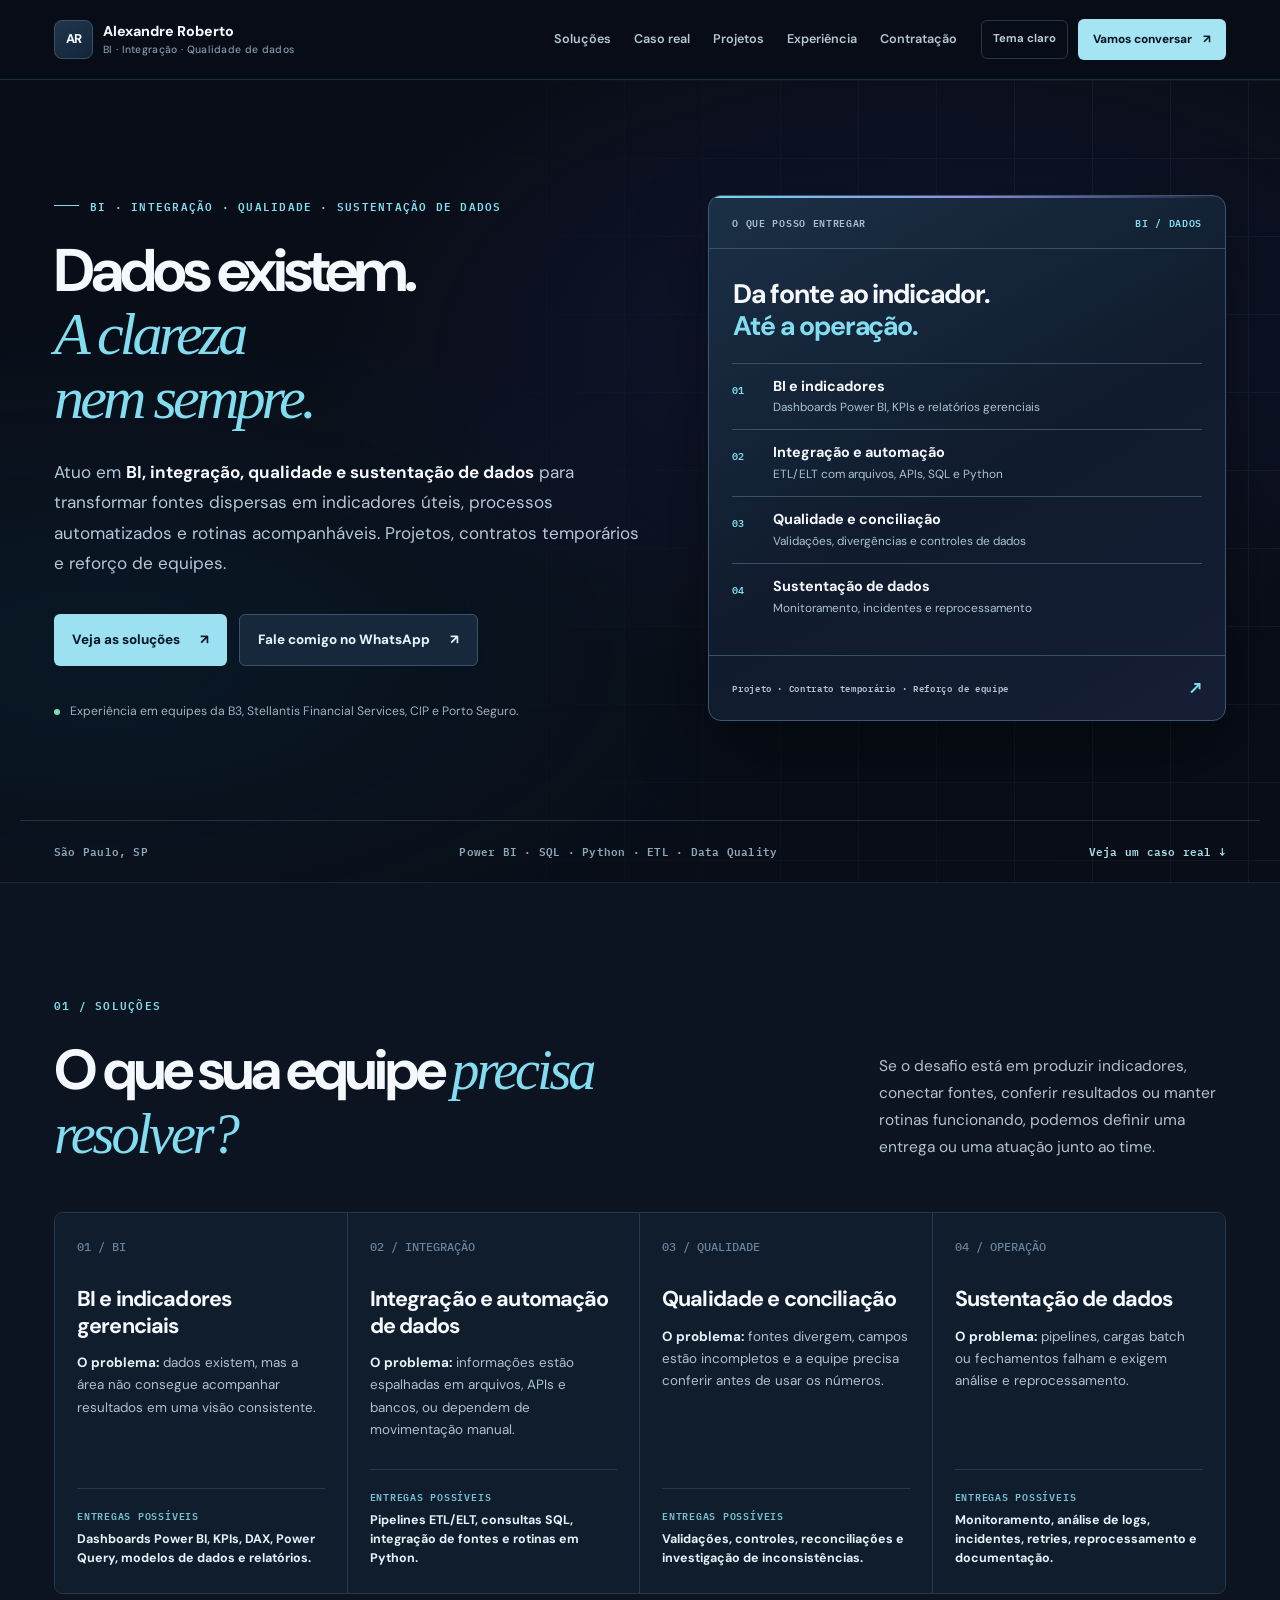
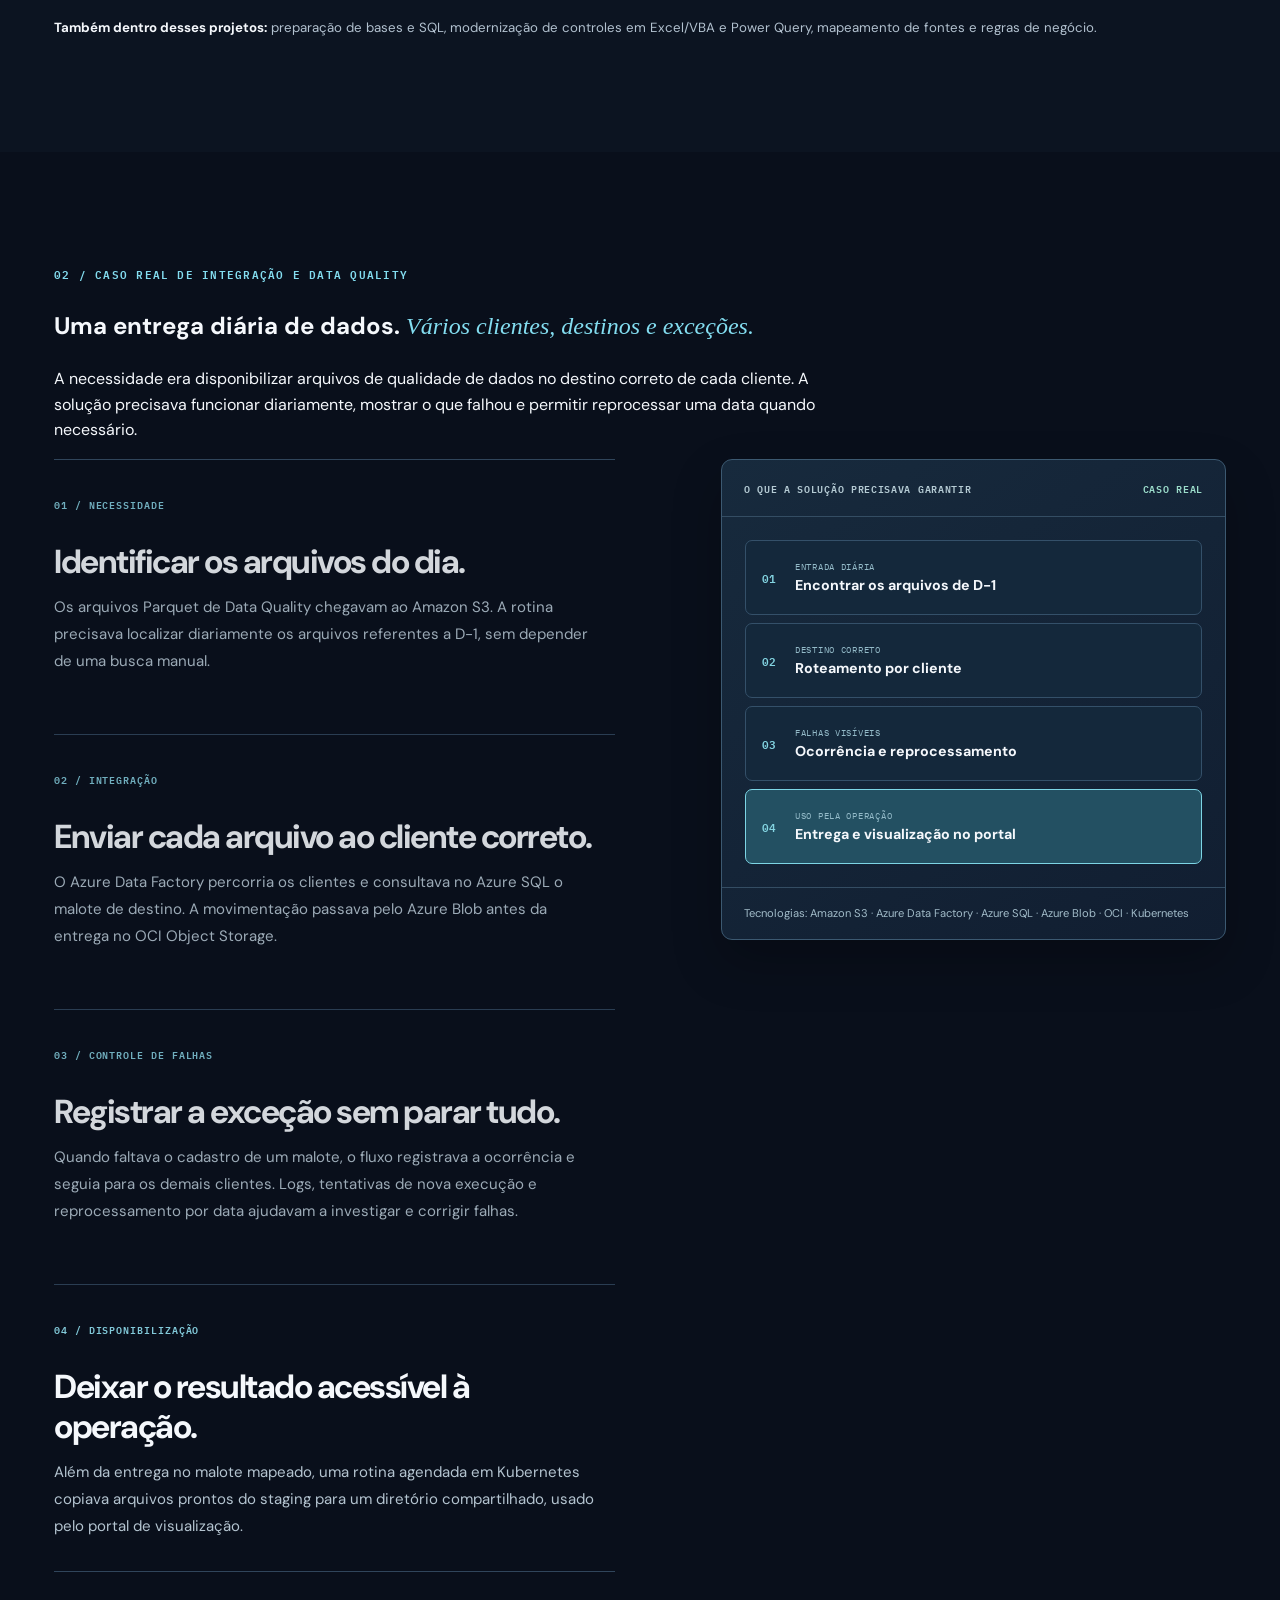
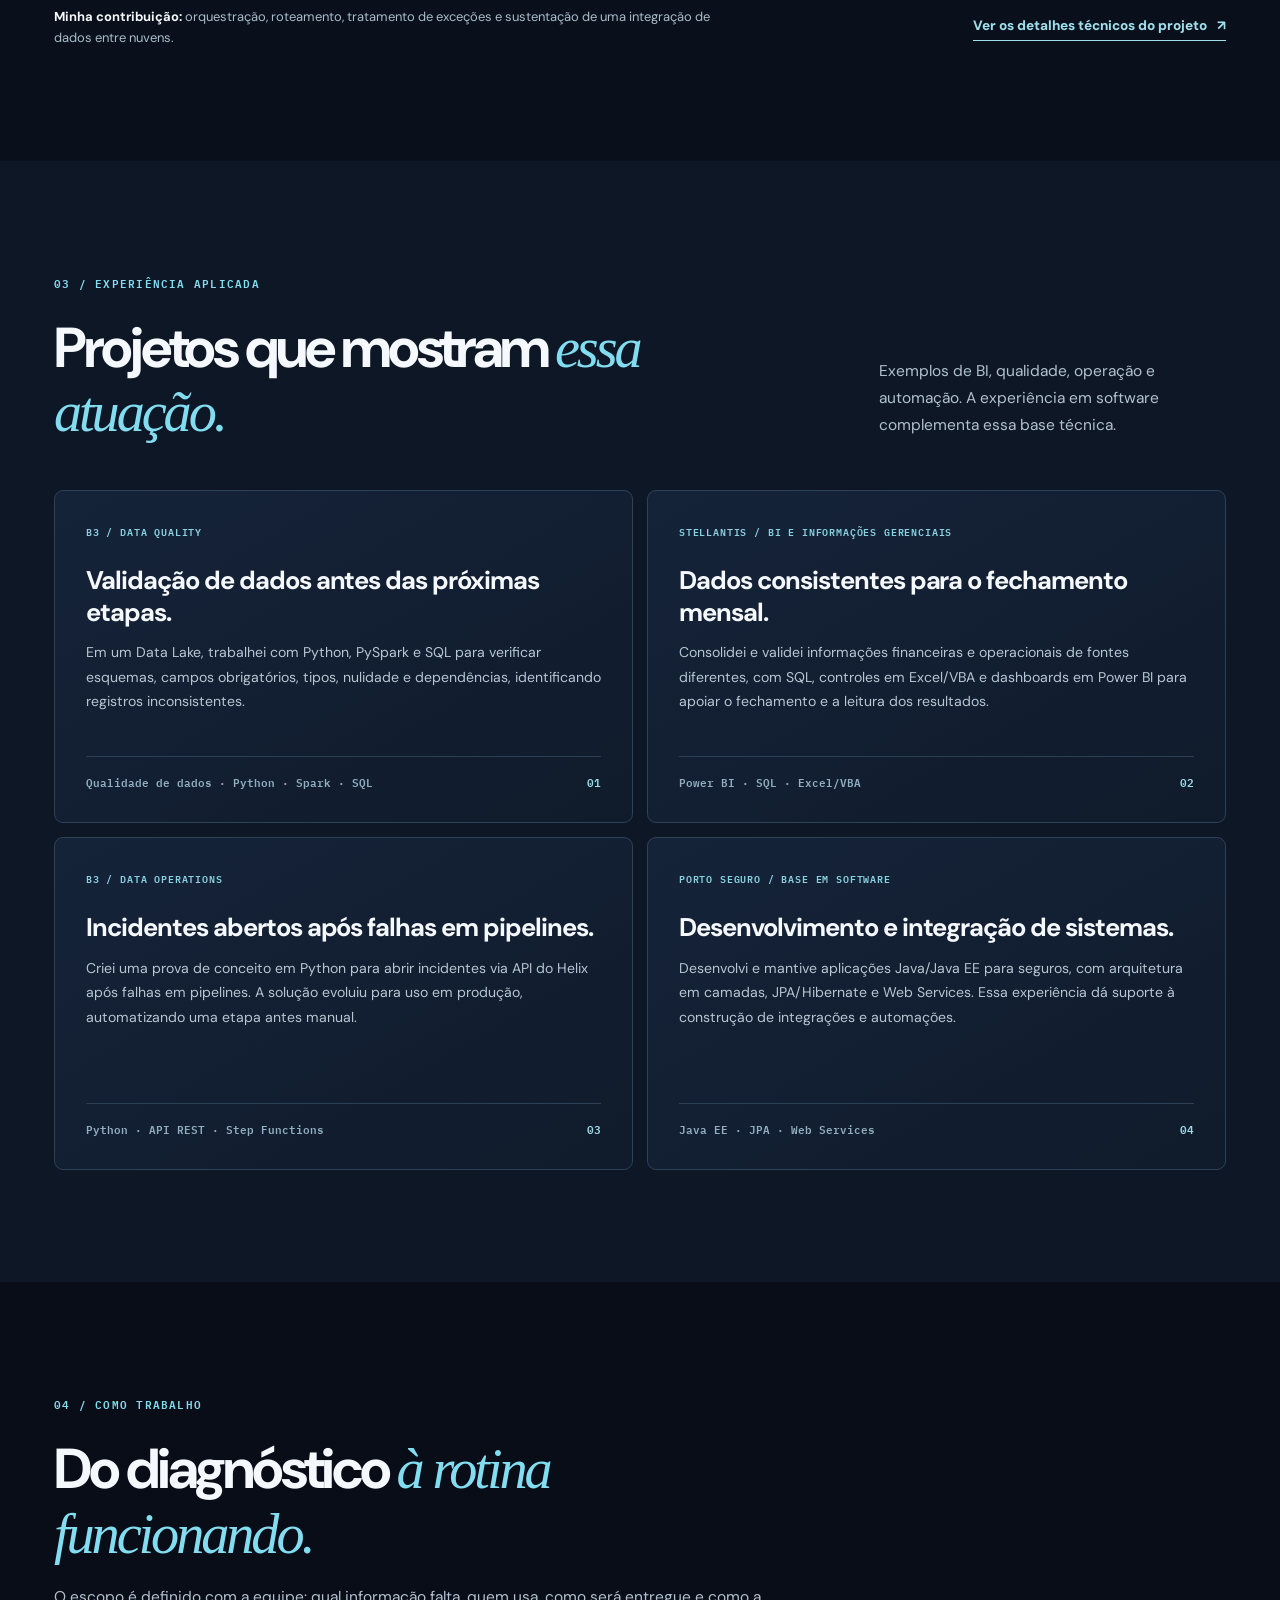
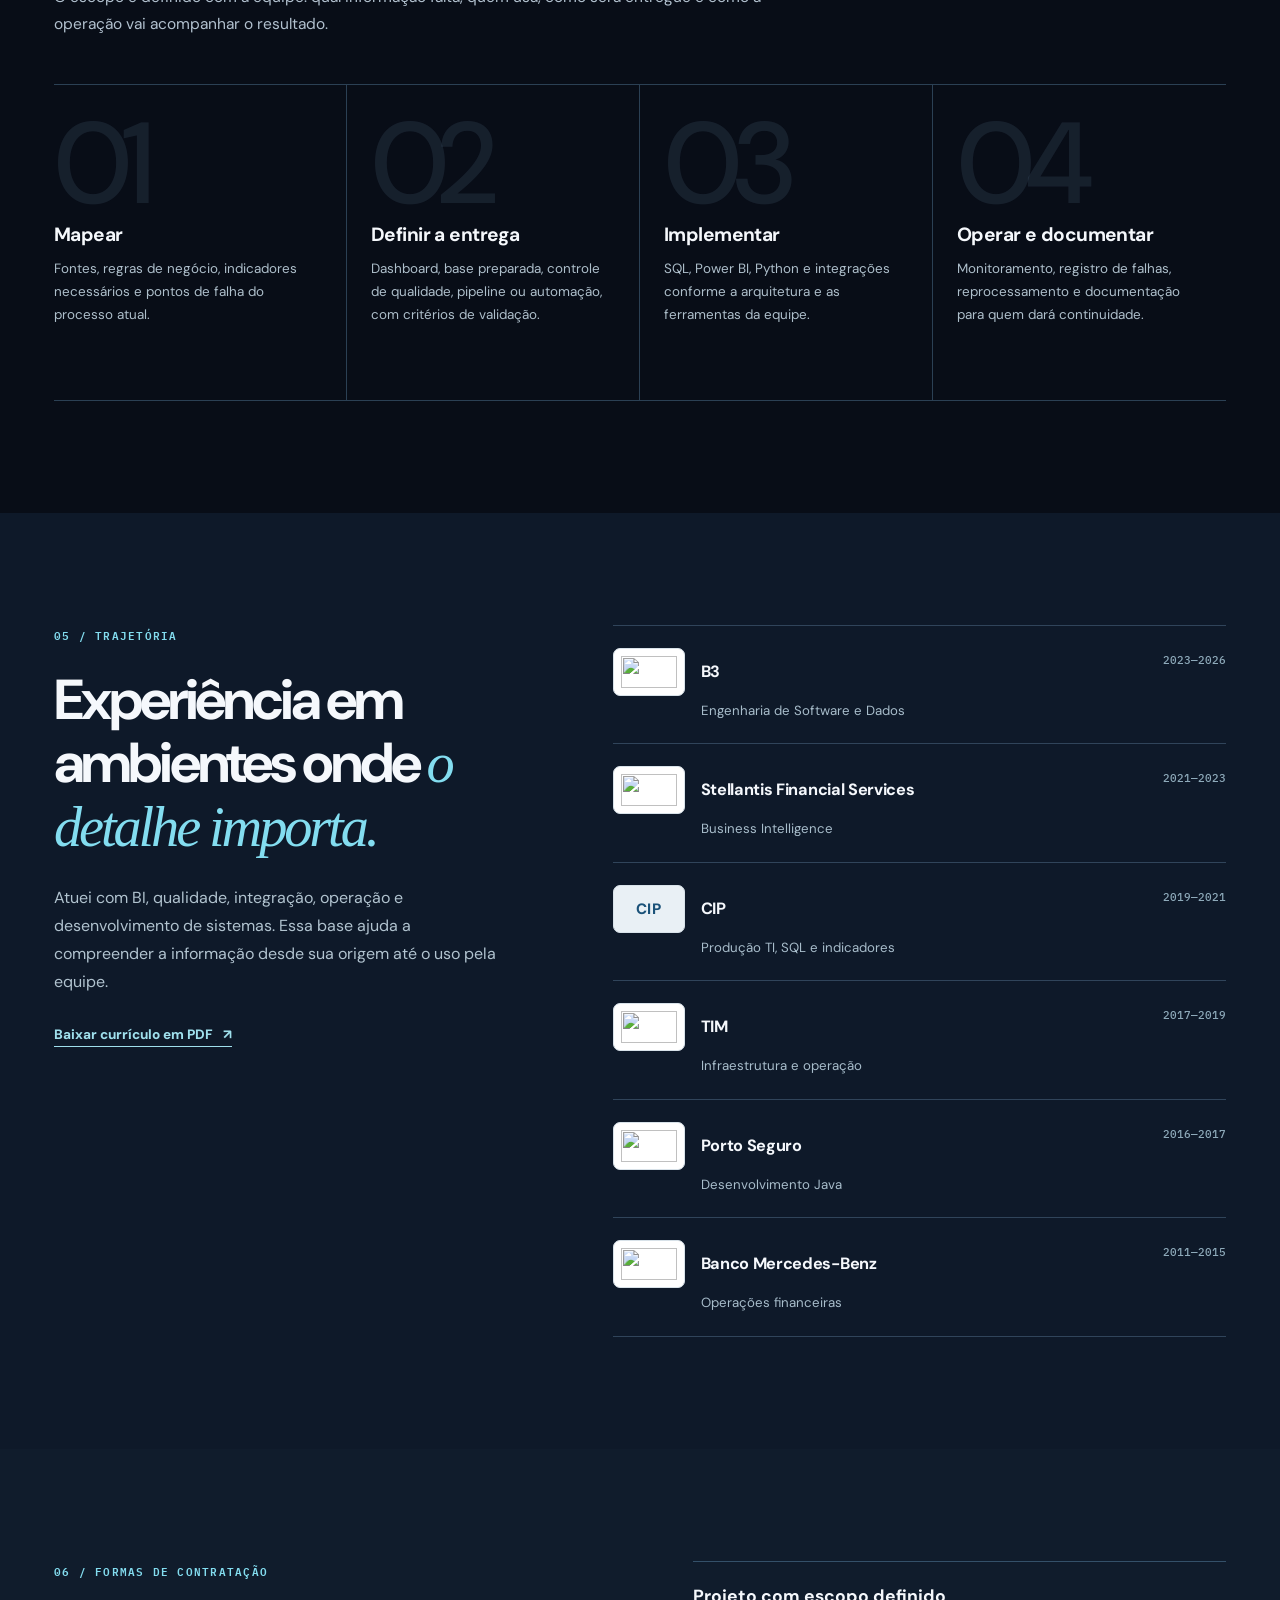
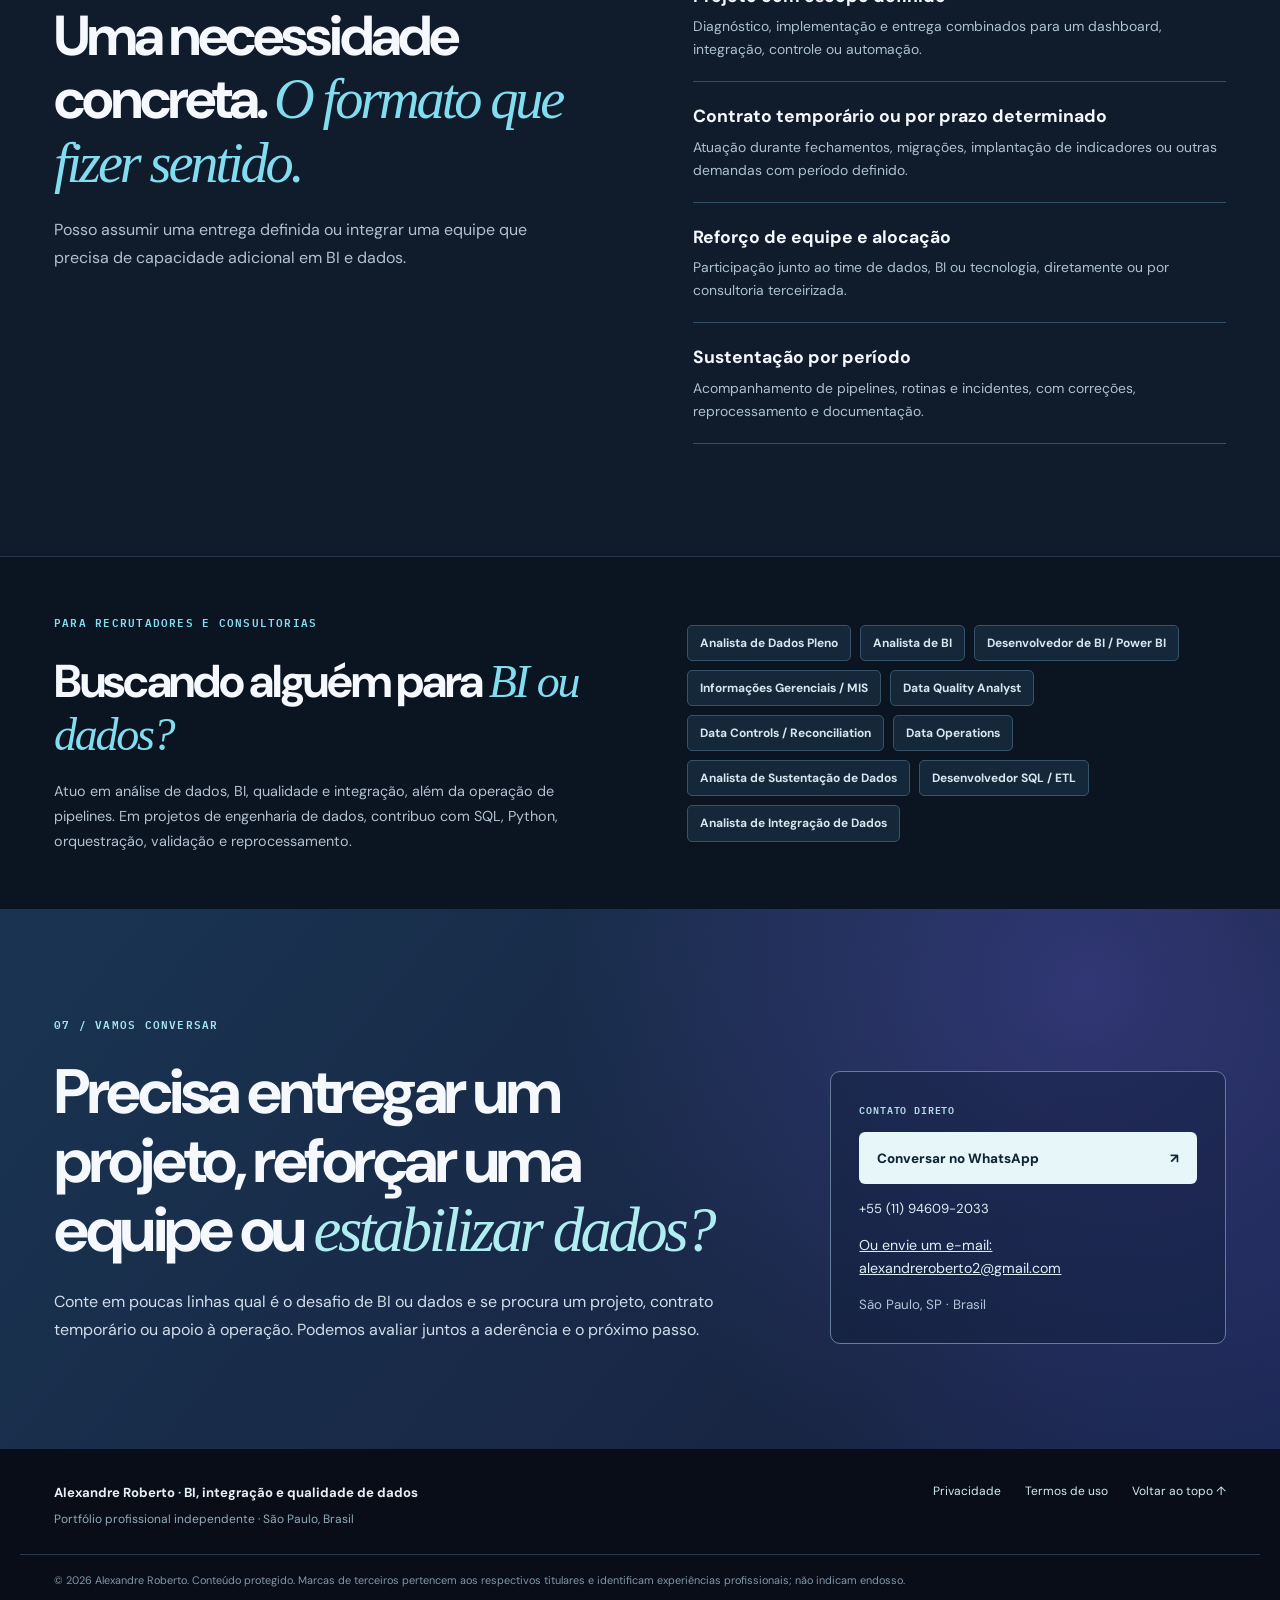
==== index.html @ c6867ab5 "first commit" ====
<!doctype html>
<html lang="pt-BR" data-theme="dark">
<head>
  <meta charset="utf-8">
  <meta name="viewport" content="width=device-width, initial-scale=1">
  <meta name="theme-color" content="#080d17">
  <link rel="icon" type="image/svg+xml" href="favicon.svg">
  <meta name="description" content="BI, integração, qualidade e sustentação de dados para projetos, contratos temporários e reforço de equipes. Power BI, SQL, Python, ETL e casos reais de Alexandre Roberto.">
  <meta property="og:type" content="website">
  <meta property="og:title" content="Alexandre Roberto | BI, integração e qualidade de dados">
  <meta property="og:description" content="Projetos, contratos temporários e reforço de equipes em BI, integração, qualidade e sustentação de dados.">
  <title>Alexandre Roberto | BI, Integração e Qualidade de Dados</title>
  <link rel="preconnect" href="https://fonts.googleapis.com">
  <link rel="preconnect" href="https://fonts.gstatic.com" crossorigin>
  <link href="https://fonts.googleapis.com/css2?family=DM+Sans:wght@400;500;600;700;800&family=IBM+Plex+Mono:wght@400;500;600&display=swap" rel="stylesheet">
  <link rel="stylesheet" href="style.css">
  <script src="script.js" defer></script>
</head>
<body>
  <a class="skip-link" href="#conteudo">Ir para o conteúdo</a>
  <header class="site-header">
    <div class="shell header-inner">
      <a class="brand" href="#inicio" aria-label="Alexandre Roberto, voltar ao início"><span class="brand-mark" aria-hidden="true">AR</span><span class="brand-name">Alexandre Roberto<small>BI · Integração · Qualidade de dados</small></span></a>
      <nav class="desktop-nav" aria-label="Navegação principal"><a href="#solucoes">Soluções</a><a href="#caso">Caso real</a><a href="#projetos">Projetos</a><a href="#experiencia">Experiência</a><a href="#contratacao">Contratação</a></nav>
      <div class="header-actions"><button class="theme-toggle" type="button" aria-label="Ativar tema claro" aria-pressed="true">Tema claro</button><a class="nav-cta" href="https://wa.me/5511946092033?text=Ol%C3%A1%2C%20Alexandre!%20Conheci%20seu%20portf%C3%B3lio%20e%20gostaria%20de%20conversar%20sobre%20uma%20oportunidade." target="_blank" rel="noopener noreferrer" aria-label="Conversar com Alexandre no WhatsApp, abre em nova aba">Vamos conversar <span aria-hidden="true">↗</span></a><button class="menu-toggle" type="button" aria-label="Abrir menu" aria-expanded="false" aria-controls="mobile-menu"><span></span><span></span></button></div>
    </div>
    <nav class="mobile-nav" id="mobile-menu" aria-label="Navegação para celular" hidden><a href="#solucoes">Soluções</a><a href="#caso">Caso real</a><a href="#projetos">Projetos</a><a href="#experiencia">Experiência</a><a href="#contratacao">Contratação</a><a href="https://wa.me/5511946092033?text=Ol%C3%A1%2C%20Alexandre!%20Conheci%20seu%20portf%C3%B3lio%20e%20gostaria%20de%20conversar%20sobre%20uma%20oportunidade." target="_blank" rel="noopener noreferrer">Conversar no WhatsApp ↗</a></nav>
  </header>

  <main id="conteudo">
    <section class="hero" id="inicio" aria-labelledby="hero-title">
      <div class="shell hero-grid">
        <div class="hero-copy">
          <p class="eyebrow"><span class="eyebrow-line"></span> BI · INTEGRAÇÃO · QUALIDADE · SUSTENTAÇÃO DE DADOS</p>
          <h1 id="hero-title">Dados existem.<br><em>A clareza<br>nem sempre.</em></h1>
          <p class="hero-lead">Atuo em <strong>BI, integração, qualidade e sustentação de dados</strong> para transformar fontes dispersas em indicadores úteis, processos automatizados e rotinas acompanháveis. Projetos, contratos temporários e reforço de equipes.</p>
          <div class="hero-actions"><a class="button button-primary" href="#solucoes">Veja as soluções <span aria-hidden="true">↗</span></a><a class="button button-quiet" href="https://wa.me/5511946092033?text=Ol%C3%A1%2C%20Alexandre!%20Conheci%20seu%20portf%C3%B3lio%20e%20gostaria%20de%20conversar%20sobre%20uma%20oportunidade." target="_blank" rel="noopener noreferrer">Fale comigo no WhatsApp <span aria-hidden="true">↗</span></a></div>
          <div class="hero-proof-line"><span class="proof-line-dot"></span> Experiência em equipes da B3, Stellantis Financial Services, CIP e Porto Seguro.</div>
        </div>
        <aside class="hero-visual offer-panel" aria-label="Serviços de BI e dados">
          <div class="visual-top"><span>O QUE POSSO ENTREGAR</span><span>BI / DADOS</span></div>
          <div class="visual-title">Da fonte ao indicador.<br><span>Até a operação.</span></div>
          <div class="offer-list">
            <div><b>01</b><div><strong>BI e indicadores</strong><span>Dashboards Power BI, KPIs e relatórios gerenciais</span></div></div>
            <div><b>02</b><div><strong>Integração e automação</strong><span>ETL/ELT com arquivos, APIs, SQL e Python</span></div></div>
            <div><b>03</b><div><strong>Qualidade e conciliação</strong><span>Validações, divergências e controles de dados</span></div></div>
            <div><b>04</b><div><strong>Sustentação de dados</strong><span>Monitoramento, incidentes e reprocessamento</span></div></div>
          </div>
          <div class="visual-bottom"><span>Projeto · Contrato temporário · Reforço de equipe</span><span aria-hidden="true">↗</span></div>
        </aside>
      </div>
      <div class="shell hero-bottom"><span>São Paulo, SP</span><span>Power BI · SQL · Python · ETL · Data Quality</span><a href="#caso">Veja um caso real <span aria-hidden="true">↓</span></a></div>
    </section>

    <section class="section pain-section" id="solucoes" aria-labelledby="pain-title">
      <div class="shell">
        <div class="section-heading two-col-heading"><div><p class="eyebrow">01 / SOLUÇÕES</p><h2 id="pain-title">O que sua equipe <em>precisa resolver?</em></h2></div><p>Se o desafio está em produzir indicadores, conectar fontes, conferir resultados ou manter rotinas funcionando, podemos definir uma entrega ou uma atuação junto ao time.</p></div>
        <div class="pain-grid">
          <article class="pain-card"><span class="pain-number">01 / BI</span><h3>BI e indicadores gerenciais</h3><p><strong>O problema:</strong> dados existem, mas a área não consegue acompanhar resultados em uma visão consistente.</p><div class="pain-response"><span>ENTREGAS POSSÍVEIS</span><strong>Dashboards Power BI, KPIs, DAX, Power Query, modelos de dados e relatórios.</strong></div></article>
          <article class="pain-card"><span class="pain-number">02 / INTEGRAÇÃO</span><h3>Integração e automação de dados</h3><p><strong>O problema:</strong> informações estão espalhadas em arquivos, APIs e bancos, ou dependem de movimentação manual.</p><div class="pain-response"><span>ENTREGAS POSSÍVEIS</span><strong>Pipelines ETL/ELT, consultas SQL, integração de fontes e rotinas em Python.</strong></div></article>
          <article class="pain-card"><span class="pain-number">03 / QUALIDADE</span><h3>Qualidade e conciliação</h3><p><strong>O problema:</strong> fontes divergem, campos estão incompletos e a equipe precisa conferir antes de usar os números.</p><div class="pain-response"><span>ENTREGAS POSSÍVEIS</span><strong>Validações, controles, reconciliações e investigação de inconsistências.</strong></div></article>
          <article class="pain-card"><span class="pain-number">04 / OPERAÇÃO</span><h3>Sustentação de dados</h3><p><strong>O problema:</strong> pipelines, cargas batch ou fechamentos falham e exigem análise e reprocessamento.</p><div class="pain-response"><span>ENTREGAS POSSÍVEIS</span><strong>Monitoramento, análise de logs, incidentes, retries, reprocessamento e documentação.</strong></div></article>
        </div>
        <p class="service-extra"><strong>Também dentro desses projetos:</strong> preparação de bases e SQL, modernização de controles em Excel/VBA e Power Query, mapeamento de fontes e regras de negócio.</p>
      </div>
    </section>

    <section class="section story-section" id="caso" aria-labelledby="story-title">
      <div class="shell story-intro"><p class="eyebrow">02 / CASO REAL DE INTEGRAÇÃO E DATA QUALITY</p><h2 id="story-title">Uma entrega diária de dados. <em>Vários clientes, destinos e exceções.</em></h2><p>A necessidade era disponibilizar arquivos de qualidade de dados no destino correto de cada cliente. A solução precisava funcionar diariamente, mostrar o que falhou e permitir reprocessar uma data quando necessário.</p></div>
      <div class="shell story-grid"><div class="story-steps">
        <article class="story-step" data-stage="1"><span>01 / NECESSIDADE</span><h3>Identificar os arquivos do dia.</h3><p>Os arquivos Parquet de Data Quality chegavam ao Amazon S3. A rotina precisava localizar diariamente os arquivos referentes a D-1, sem depender de uma busca manual.</p></article>
        <article class="story-step" data-stage="2"><span>02 / INTEGRAÇÃO</span><h3>Enviar cada arquivo ao cliente correto.</h3><p>O Azure Data Factory percorria os clientes e consultava no Azure SQL o malote de destino. A movimentação passava pelo Azure Blob antes da entrega no OCI Object Storage.</p></article>
        <article class="story-step" data-stage="3"><span>03 / CONTROLE DE FALHAS</span><h3>Registrar a exceção sem parar tudo.</h3><p>Quando faltava o cadastro de um malote, o fluxo registrava a ocorrência e seguia para os demais clientes. Logs, tentativas de nova execução e reprocessamento por data ajudavam a investigar e corrigir falhas.</p></article>
        <article class="story-step" data-stage="4"><span>04 / DISPONIBILIZAÇÃO</span><h3>Deixar o resultado acessível à operação.</h3><p>Além da entrega no malote mapeado, uma rotina agendada em Kubernetes copiava arquivos prontos do staging para um diretório compartilhado, usado pelo portal de visualização.</p></article>
      </div><aside class="story-board" aria-label="O que a solução de integração precisava garantir"><div class="board-head"><span>O QUE A SOLUÇÃO PRECISAVA GARANTIR</span><span class="board-live">CASO REAL</span></div><div class="board-stages"><div class="board-row" data-board="1"><b>01</b><div><small>ENTRADA DIÁRIA</small><strong>Encontrar os arquivos de D-1</strong></div></div><div class="board-row" data-board="2"><b>02</b><div><small>DESTINO CORRETO</small><strong>Roteamento por cliente</strong></div></div><div class="board-row" data-board="3"><b>03</b><div><small>FALHAS VISÍVEIS</small><strong>Ocorrência e reprocessamento</strong></div></div><div class="board-row" data-board="4"><b>04</b><div><small>USO PELA OPERAÇÃO</small><strong>Entrega e visualização no portal</strong></div></div></div><div class="board-footer">Tecnologias: Amazon S3 · Azure Data Factory · Azure SQL · Azure Blob · OCI · Kubernetes</div></aside></div>
      <div class="shell story-cta"><p><strong>Minha contribuição:</strong> orquestração, roteamento, tratamento de exceções e sustentação de uma integração de dados entre nuvens.</p><a class="text-link" href="Alexandre_Roberto_Projetos_Engenharia_de_Dados.pdf" download>Ver os detalhes técnicos do projeto <span aria-hidden="true">↗</span></a></div>
    </section>

    <section class="section cases-section" id="projetos" aria-labelledby="cases-title"><div class="shell"><div class="section-heading two-col-heading"><div><p class="eyebrow">03 / EXPERIÊNCIA APLICADA</p><h2 id="cases-title">Projetos que mostram <em>essa atuação.</em></h2></div><p>Exemplos de BI, qualidade, operação e automação. A experiência em software complementa essa base técnica.</p></div><div class="case-grid">
      <article class="case-card"><span class="case-kicker">B3 / DATA QUALITY</span><h3>Validação de dados antes das próximas etapas.</h3><p>Em um Data Lake, trabalhei com Python, PySpark e SQL para verificar esquemas, campos obrigatórios, tipos, nulidade e dependências, identificando registros inconsistentes.</p><div class="case-foot"><span>Qualidade de dados · Python · Spark · SQL</span><span>01</span></div></article>
      <article class="case-card"><span class="case-kicker">STELLANTIS / BI E INFORMAÇÕES GERENCIAIS</span><h3>Dados consistentes para o fechamento mensal.</h3><p>Consolidei e validei informações financeiras e operacionais de fontes diferentes, com SQL, controles em Excel/VBA e dashboards em Power BI para apoiar o fechamento e a leitura dos resultados.</p><div class="case-foot"><span>Power BI · SQL · Excel/VBA</span><span>02</span></div></article>
      <article class="case-card"><span class="case-kicker">B3 / DATA OPERATIONS</span><h3>Incidentes abertos após falhas em pipelines.</h3><p>Criei uma prova de conceito em Python para abrir incidentes via API do Helix após falhas em pipelines. A solução evoluiu para uso em produção, automatizando uma etapa antes manual.</p><div class="case-foot"><span>Python · API REST · Step Functions</span><span>03</span></div></article>
      <article class="case-card"><span class="case-kicker">PORTO SEGURO / BASE EM SOFTWARE</span><h3>Desenvolvimento e integração de sistemas.</h3><p>Desenvolvi e mantive aplicações Java/Java EE para seguros, com arquitetura em camadas, JPA/Hibernate e Web Services. Essa experiência dá suporte à construção de integrações e automações.</p><div class="case-foot"><span>Java EE · JPA · Web Services</span><span>04</span></div></article>
    </div></div></section>

    <section class="section method-section" id="metodo" aria-labelledby="method-title"><div class="shell"><div class="section-heading"><p class="eyebrow">04 / COMO TRABALHO</p><h2 id="method-title">Do diagnóstico <em>à rotina funcionando.</em></h2><p>O escopo é definido com a equipe: qual informação falta, quem usa, como será entregue e como a operação vai acompanhar o resultado.</p></div><div class="method-grid"><article><span class="method-index">01</span><h3>Mapear</h3><p>Fontes, regras de negócio, indicadores necessários e pontos de falha do processo atual.</p></article><article><span class="method-index">02</span><h3>Definir a entrega</h3><p>Dashboard, base preparada, controle de qualidade, pipeline ou automação, com critérios de validação.</p></article><article><span class="method-index">03</span><h3>Implementar</h3><p>SQL, Power BI, Python e integrações conforme a arquitetura e as ferramentas da equipe.</p></article><article><span class="method-index">04</span><h3>Operar e documentar</h3><p>Monitoramento, registro de falhas, reprocessamento e documentação para quem dará continuidade.</p></article></div></div></section>

    <section class="section experience-section" id="experiencia" aria-labelledby="experience-title"><div class="shell experience-layout"><div class="experience-intro"><p class="eyebrow">05 / TRAJETÓRIA</p><h2 id="experience-title">Experiência em ambientes onde <em>o detalhe importa.</em></h2><p>Atuei com BI, qualidade, integração, operação e desenvolvimento de sistemas. Essa base ajuda a compreender a informação desde sua origem até o uso pela equipe.</p><a class="text-link" href="Alexandre_Roberto_Curriculo.pdf" download>Baixar currículo em PDF <span aria-hidden="true">↗</span></a></div><div class="experience-list">
      <div><div class="company-row"><span class="company-logo"><img src="https://upload.wikimedia.org/wikipedia/commons/6/6a/Logotipo_da_B3.svg" alt="" loading="lazy" referrerpolicy="no-referrer"></span><strong>B3</strong></div><span class="role">Engenharia de Software e Dados</span><time>2023—2026</time></div>
      <div><div class="company-row"><span class="company-logo"><img src="https://upload.wikimedia.org/wikipedia/commons/5/5c/Stellantis-blue.svg" alt="" loading="lazy" referrerpolicy="no-referrer"></span><strong>Stellantis Financial Services</strong></div><span class="role">Business Intelligence</span><time>2021—2023</time></div>
      <div><div class="company-row"><span class="company-logo company-logo-text" aria-hidden="true">CIP</span><strong>CIP</strong></div><span class="role">Produção TI, SQL e indicadores</span><time>2019—2021</time></div>
      <div><div class="company-row"><span class="company-logo"><img src="https://upload.wikimedia.org/wikipedia/commons/6/6c/Gruppo_TIM_logo_%282019-present%29.svg" alt="" loading="lazy" referrerpolicy="no-referrer"></span><strong>TIM</strong></div><span class="role">Infraestrutura e operação</span><time>2017—2019</time></div>
      <div><div class="company-row"><span class="company-logo"><img src="https://upload.wikimedia.org/wikipedia/commons/1/14/Porto_2022.svg" alt="" loading="lazy" referrerpolicy="no-referrer"></span><strong>Porto Seguro</strong></div><span class="role">Desenvolvimento Java</span><time>2016—2017</time></div>
      <div><div class="company-row"><span class="company-logo"><img src="https://upload.wikimedia.org/wikipedia/commons/4/48/Mercedes-Benz_logo.svg" alt="" loading="lazy" referrerpolicy="no-referrer"></span><strong>Banco Mercedes-Benz</strong></div><span class="role">Operações financeiras</span><time>2011—2015</time></div>
    </div></div></section>

    <section class="section fit-section" id="contratacao" aria-labelledby="fit-title"><div class="shell fit-grid"><div><p class="eyebrow">06 / FORMAS DE CONTRATAÇÃO</p><h2 id="fit-title">Uma necessidade concreta. <em>O formato que fizer sentido.</em></h2><p class="fit-intro">Posso assumir uma entrega definida ou integrar uma equipe que precisa de capacidade adicional em BI e dados.</p></div><div class="fit-list"><div><strong>Projeto com escopo definido</strong><p>Diagnóstico, implementação e entrega combinados para um dashboard, integração, controle ou automação.</p></div><div><strong>Contrato temporário ou por prazo determinado</strong><p>Atuação durante fechamentos, migrações, implantação de indicadores ou outras demandas com período definido.</p></div><div><strong>Reforço de equipe e alocação</strong><p>Participação junto ao time de dados, BI ou tecnologia, diretamente ou por consultoria terceirizada.</p></div><div><strong>Sustentação por período</strong><p>Acompanhamento de pipelines, rotinas e incidentes, com correções, reprocessamento e documentação.</p></div></div></div></section>

    <section class="role-section" aria-labelledby="roles-title"><div class="shell role-layout"><div><p class="eyebrow">PARA RECRUTADORES E CONSULTORIAS</p><h2 id="roles-title">Buscando alguém para <em>BI ou dados?</em></h2><p>Atuo em análise de dados, BI, qualidade e integração, além da operação de pipelines. Em projetos de engenharia de dados, contribuo com SQL, Python, orquestração, validação e reprocessamento.</p></div><div class="role-tags" aria-label="Áreas e cargos relacionados"><span>Analista de Dados Pleno</span><span>Analista de BI</span><span>Desenvolvedor de BI / Power BI</span><span>Informações Gerenciais / MIS</span><span>Data Quality Analyst</span><span>Data Controls / Reconciliation</span><span>Data Operations</span><span>Analista de Sustentação de Dados</span><span>Desenvolvedor SQL / ETL</span><span>Analista de Integração de Dados</span></div></div></section>

    <section class="contact-section" id="contato" aria-labelledby="contact-title"><div class="shell contact-grid"><div><p class="eyebrow">07 / VAMOS CONVERSAR</p><h2 id="contact-title">Precisa entregar um projeto, reforçar uma equipe ou <em>estabilizar dados?</em></h2><p>Conte em poucas linhas qual é o desafio de BI ou dados e se procura um projeto, contrato temporário ou apoio à operação. Podemos avaliar juntos a aderência e o próximo passo.</p></div><div class="contact-panel"><span>CONTATO DIRETO</span><a class="button button-contact" href="https://wa.me/5511946092033?text=Ol%C3%A1%2C%20Alexandre!%20Conheci%20seu%20portf%C3%B3lio%20e%20gostaria%20de%20conversar%20sobre%20uma%20oportunidade." target="_blank" rel="noopener noreferrer" aria-label="Enviar mensagem a Alexandre pelo WhatsApp, abre em nova aba">Conversar no WhatsApp <span aria-hidden="true">↗</span></a><a class="whatsapp-number" href="https://wa.me/5511946092033" target="_blank" rel="noopener noreferrer">+55 (11) 94609-2033</a><a class="email" href="mailto:alexandreroberto2@gmail.com">Ou envie um e-mail: alexandreroberto2@gmail.com</a><small>São Paulo, SP · Brasil</small></div></div></section>
  </main>
  <footer class="site-footer"><div class="shell footer-inner"><div class="footer-brand"><strong>Alexandre Roberto <b>·</b> BI, integração e qualidade de dados</strong><span>Portfólio profissional independente · São Paulo, Brasil</span></div><nav class="footer-links" aria-label="Informações legais"><a href="privacidade.html">Privacidade</a><a href="termos.html">Termos de uso</a><a href="#inicio">Voltar ao topo ↑</a></nav></div><div class="shell footer-legal"><span>© <span id="year">2026</span> Alexandre Roberto. Conteúdo protegido. Marcas de terceiros pertencem aos respectivos titulares e identificam experiências profissionais; não indicam endosso.</span></div></footer>
</body>
</html>
---- style.css ----
:root{--bg:#080d17;--surface:#101a2a;--surface2:#142238;--line:#26384e;--ink:#f5f8fc;--muted:#b2c1cf;--quiet:#8298aa;--cyan:#83ddf0;--indigo:#aaaaf7;--green:#8bd7b4;--max:1240px;font-family:"DM Sans",Inter,ui-sans-serif,system-ui,sans-serif;color:var(--ink);background:var(--bg);color-scheme:dark}
*{box-sizing:border-box}html{scroll-behavior:smooth;scroll-padding-top:88px}body{margin:0;background:var(--bg);color:var(--ink);line-height:1.62}a{color:inherit}button{font:inherit}a:focus-visible,button:focus-visible{outline:2px solid var(--cyan);outline-offset:4px}::selection{background:var(--cyan);color:#07121e}.shell{max-width:var(--max);padding:0 34px;margin:0 auto}.skip-link{position:absolute;top:-80px;left:16px;z-index:200;background:var(--cyan);color:#07121e;padding:10px 16px}.skip-link:focus{top:12px}.eyebrow{display:flex;align-items:center;gap:11px;color:var(--cyan);font:600 .7rem "IBM Plex Mono",monospace;letter-spacing:.11em;margin:0 0 24px}.eyebrow-line{display:block;width:25px;height:1px;background:currentColor}em{font-family:Georgia,Times,serif;font-weight:400;font-style:italic;color:var(--cyan)}
.site-header{height:80px;position:sticky;top:0;z-index:100;background:rgba(8,13,23,.93);border-bottom:1px solid #1b2d40;backdrop-filter:blur(18px)}.header-inner{height:100%;display:flex;align-items:center;gap:24px}.brand{display:flex;align-items:center;gap:10px;text-decoration:none;white-space:nowrap}.brand-mark{width:39px;height:39px;display:grid;place-items:center;background:#162439;border:1px solid #36536a;border-radius:8px;font-size:.82rem;font-weight:800;letter-spacing:-.09em}.brand-mark span{color:var(--cyan)}.brand-name{font-size:.89rem;font-weight:800;line-height:1.08}.brand-name small{display:block;color:var(--quiet);font-size:.65rem;font-weight:500;margin-top:4px;letter-spacing:.03em}.desktop-nav{margin-left:auto;display:flex;gap:23px;align-items:center}.desktop-nav a{text-decoration:none;color:#b6c6d2;font-size:.79rem;font-weight:600;white-space:nowrap}.desktop-nav a:hover{color:var(--cyan)}.header-actions{display:flex;align-items:center;gap:10px}.theme-toggle{background:transparent;border:1px solid var(--line);color:#b8cad7;padding:9px 11px;border-radius:6px;font-size:.71rem;font-weight:700;white-space:nowrap;cursor:pointer}.theme-toggle:hover{border-color:var(--cyan);color:var(--cyan)}.nav-cta{background:#a5e4f3;color:#061622;border-radius:6px;text-decoration:none;padding:11px 15px;font-size:.74rem;font-weight:800;white-space:nowrap}.nav-cta:hover{background:#d1f4fb}.nav-cta span{padding-left:8px}.menu-toggle,.mobile-nav{display:none}
.hero{position:relative;overflow:hidden;background:radial-gradient(ellipse at 72% 34%,rgba(68,77,169,.18),transparent 47%),radial-gradient(ellipse at 8% 72%,rgba(18,98,131,.13),transparent 43%),#080d17}.hero:before{position:absolute;inset:0;content:"";pointer-events:none;opacity:.13;background-image:linear-gradient(#59718a 1px,transparent 1px),linear-gradient(90deg,#59718a 1px,transparent 1px);background-size:78px 78px;mask-image:linear-gradient(90deg,transparent 29%,#000 100%)}.hero-grid{position:relative;display:grid;grid-template-columns:minmax(0,1.13fr) minmax(360px,.87fr);align-items:center;gap:7%;padding-top:115px;padding-bottom:99px}.hero h1{font-size:clamp(3.25rem,5.4vw,5.8rem);line-height:1.05;letter-spacing:-.065em;margin:0 0 28px;max-width:800px}.hero h1 em{white-space:nowrap}.hero-lead{max-width:630px;color:#b6c7d5;font-size:1.07rem;line-height:1.78;margin:0}.hero-actions{display:flex;gap:12px;flex-wrap:wrap;margin:35px 0 36px}.button{min-height:52px;display:inline-flex;align-items:center;justify-content:center;gap:20px;padding:13px 18px;border-radius:6px;text-decoration:none;font-size:.84rem;font-weight:800;transition:background .2s,transform .2s}.button:hover{transform:translateY(-2px)}.button-primary{background:#9ce1f2;color:#071927}.button-primary:hover{background:#caf1f9}.button-quiet{background:#17283d;color:#e5f2f8;border:1px solid #3a536c}.button-quiet:hover{background:#203952}.hero-proof-line{display:flex;align-items:baseline;gap:10px;max-width:615px;color:#9cb1c1;font-size:.76rem;line-height:1.5}.proof-line-dot{flex:none;width:6px;height:6px;background:var(--green);border-radius:50%}
.hero-visual{position:relative;border:1px solid #3c5773;border-radius:13px;overflow:hidden;background:linear-gradient(150deg,#1b3046,#101b2d 54%,#151e35);box-shadow:0 30px 75px rgba(0,0,0,.4)}.hero-visual:before{position:absolute;content:"";top:0;left:0;right:0;height:2px;background:linear-gradient(90deg,#73d8ed,#918ce2,transparent)}.visual-top,.visual-bottom{display:flex;justify-content:space-between;gap:16px;padding:17px 23px;font:600 .62rem "IBM Plex Mono",monospace;letter-spacing:.07em;color:#a5bfce}.visual-top{border-bottom:1px solid #365064}.visual-top span:last-child{color:var(--cyan)}.visual-title{font-size:clamp(1.45rem,2.2vw,2.05rem);font-weight:700;line-height:1.2;letter-spacing:-.04em;padding:29px 24px 23px}.visual-title span{color:var(--cyan)}.visual-path{padding:0 23px 30px}.path-node{display:flex;align-items:center;justify-content:space-between;gap:12px;background:#162a3e;border:1px solid #36536b;border-radius:6px;padding:10px 14px}.path-node small{color:#89bac8;font:600 .58rem "IBM Plex Mono",monospace;letter-spacing:.08em}.path-node strong{font-size:.81rem;text-align:right}.path-node em{display:none}.path-node-focus{background:#204253;border-color:#79cee0}.path-arrow{text-align:center;display:block;color:#8ec9d7;font-size:.72rem;height:20px;line-height:20px}.visual-bottom{border-top:1px solid #365064;color:#b2c7d1;align-items:center}.visual-bottom span:last-child{color:var(--cyan);font-size:1.2rem}.hero-bottom{position:relative;display:flex;justify-content:space-between;gap:25px;align-items:center;border-top:1px solid rgba(131,173,201,.2);padding-top:20px;padding-bottom:22px;color:#8fa8b9;font:600 .69rem "IBM Plex Mono",monospace;letter-spacing:.02em}.hero-bottom a{color:#a9dfeb;text-decoration:none}.hero-bottom a:hover{text-decoration:underline}
.section{padding:112px 0}.section-heading{max-width:760px;margin-bottom:46px}.section-heading h2,.experience-intro h2,.fit-grid h2{font-size:clamp(2.5rem,4.4vw,4.5rem);line-height:1.12;letter-spacing:-.055em;margin:0}.section-heading>p:last-child{color:var(--muted);font-size:.97rem;line-height:1.75;margin:18px 0 0}.two-col-heading{max-width:none;display:grid;grid-template-columns:1.35fr .65fr;gap:9%;align-items:end}.two-col-heading>p:last-child{margin:0 0 5px;max-width:350px}
.pain-section{background:#0c1421;border-top:1px solid #172638}.pain-grid{display:grid;grid-template-columns:repeat(3,minmax(0,1fr));border:1px solid var(--line);border-radius:9px;overflow:hidden}.pain-card{min-height:346px;display:flex;flex-direction:column;padding:30px;background:#101d2d;border-right:1px solid var(--line)}.pain-card:last-child{border-right:0}.pain-number{color:#66839a;font:500 .77rem "IBM Plex Mono",monospace}.pain-card h3{font-size:1.55rem;line-height:1.22;letter-spacing:-.04em;margin:45px 0 12px}.pain-card p{color:#afc0ce;font-size:.89rem;line-height:1.7;margin:0 0 27px}.pain-response{margin-top:auto;padding-top:17px;border-top:1px solid var(--line)}.pain-response span,.pain-response strong{display:block}.pain-response span{color:#77bfd0;font:600 .6rem "IBM Plex Mono",monospace;letter-spacing:.08em;margin-bottom:6px}.pain-response strong{font-size:.84rem;font-weight:700;color:#e3f3f8}
.story-section{background:#090f1b}.story-intro{max-width:1240px}.story-intro>p:last-child{max-width:700px}.story-grid{display:grid;grid-template-columns:minmax(0,1fr) minmax(350px,.9fr);gap:9%;align-items:start}.story-steps{border-top:1px solid #30455b}.story-step{min-height:275px;border-bottom:1px solid #30455b;padding:31px 20px 31px 0;opacity:.68;transition:opacity .3s}.story-step.is-active{opacity:1}.story-step span{color:#82c9d9;font:600 .64rem "IBM Plex Mono",monospace;letter-spacing:.09em}.story-step h3{font-size:clamp(1.6rem,2.6vw,2.35rem);line-height:1.2;letter-spacing:-.045em;margin:25px 0 12px}.story-step p{max-width:600px;color:#b4c4d0;font-size:.94rem;line-height:1.8;margin:0}.story-board{position:sticky;top:108px;border:1px solid #3c5971;border-radius:11px;background:linear-gradient(145deg,#172a3d,#111e31);overflow:hidden;box-shadow:0 22px 50px rgba(0,0,0,.24)}.board-head{display:flex;justify-content:space-between;gap:12px;padding:19px 22px;border-bottom:1px solid #344d63;color:#b5cbd4;font:600 .62rem "IBM Plex Mono",monospace;letter-spacing:.07em}.board-live{color:#9bdcca}.board-stages{padding:23px}.board-row{display:flex;align-items:center;gap:19px;min-height:75px;padding:14px 16px;border:1px solid #345069;border-radius:7px;margin-bottom:8px;background:#14283b;transition:background .25s,border-color .25s}.board-row:last-child{margin-bottom:0}.board-row.is-active{background:#235062;border-color:#7dd5e5}.board-row b{font:600 .7rem "IBM Plex Mono",monospace;color:#84d5e2}.board-row small,.board-row strong{display:block}.board-row small{font:.58rem "IBM Plex Mono",monospace;color:#94bbc9;letter-spacing:.08em}.board-row strong{font-size:.89rem;margin-top:3px}.board-footer{border-top:1px solid #344d63;color:#a1bbc8;font-size:.7rem;padding:16px 22px}.story-cta{display:flex;justify-content:space-between;gap:25px;align-items:center;margin-top:35px}.story-cta p{color:#a7bdc9;font-size:.81rem;margin:0;max-width:670px}.text-link{text-decoration:none;color:#9fdfec;font-size:.85rem;font-weight:800;border-bottom:1px solid currentColor;padding-bottom:3px;white-space:nowrap}.text-link:hover{color:#d2f3fa}.text-link span{padding-left:7px}
.cases-section{background:#0d1726}.case-grid{display:grid;grid-template-columns:repeat(2,minmax(0,1fr));gap:14px}.case-card{display:flex;flex-direction:column;min-height:333px;padding:31px;border:1px solid #2d4259;border-radius:9px;background:linear-gradient(150deg,#152339,#101b2b)}.case-kicker{color:#89d1e0;font:600 .65rem "IBM Plex Mono",monospace;letter-spacing:.08em}.case-card h3{max-width:540px;font-size:clamp(1.55rem,2vw,2rem);line-height:1.22;letter-spacing:-.04em;margin:25px 0 12px}.case-card p{color:#b7c7d2;font-size:.88rem;line-height:1.76;margin:0 0 28px}.case-foot{margin-top:auto;display:flex;justify-content:space-between;gap:12px;border-top:1px solid #2b4054;padding-top:15px;color:#91afc0;font:600 .7rem "IBM Plex Mono",monospace}.case-foot span:last-child{color:#9cdeeb}
.method-section{background:#080d17}.method-grid{display:grid;grid-template-columns:repeat(4,minmax(0,1fr));border-top:1px solid #2b4054;border-bottom:1px solid #2b4054}.method-grid article{min-height:315px;padding:22px 24px;border-right:1px solid #2b4054;position:relative;overflow:hidden}.method-grid article:first-child{padding-left:0}.method-grid article:last-child{border-right:0}.method-index{display:block;font-size:7.2rem;line-height:1;letter-spacing:-.09em;font-weight:500;color:rgba(114,151,180,.14)}.method-grid h3{font-size:1.2rem;letter-spacing:-.03em;margin:-3px 0 8px}.method-grid p{color:#aebfcb;font-size:.84rem;line-height:1.7;margin:0}
.experience-section{background:#0e1929}.experience-layout{display:grid;grid-template-columns:.85fr 1.15fr;gap:9%}.experience-intro{position:sticky;top:115px;align-self:start}.experience-intro>p:not(.eyebrow){max-width:450px;color:#b1c3cf;line-height:1.75;margin:25px 0}.experience-list{border-top:1px solid #30445a}.experience-list>div{display:grid;grid-template-columns:1fr auto;gap:0 15px;padding:22px 0;border-bottom:1px solid #30445a}.experience-list strong{font-size:1.02rem;letter-spacing:-.02em}.experience-list span{grid-column:1;color:#a8bdcb;font-size:.83rem;margin-top:4px}.experience-list time{grid-column:2;grid-row:1/3;color:#8eaaba;font:500 .69rem "IBM Plex Mono",monospace;white-space:nowrap;padding-top:5px}
.fit-section{background:#101c2c}.fit-grid{display:grid;grid-template-columns:1fr 1fr;gap:9%}.fit-list{border-top:1px solid #345069}.fit-list>div{padding:20px 0;border-bottom:1px solid #345069}.fit-list strong{font-size:1.1rem}.fit-list p{margin:5px 0 0;color:#aec1cd;font-size:.87rem;line-height:1.65}
.contact-section{background:radial-gradient(circle at 85% 15%,rgba(91,84,199,.36),transparent 45%),linear-gradient(130deg,#193451,#182543 73%,#1b2754);padding:105px 0}.contact-grid{display:grid;grid-template-columns:1.25fr .75fr;gap:10%;align-items:end}.contact-grid .eyebrow{color:#a7e4ef}.contact-grid h2{font-size:clamp(2.7rem,4.9vw,5rem);line-height:1.1;letter-spacing:-.055em;margin:0 0 23px}.contact-grid h2 em{color:#b0edf0}.contact-grid p:not(.eyebrow){max-width:700px;color:#d0ddea;line-height:1.75;margin:0}.contact-panel{border:1px solid #657c9b;border-radius:10px;background:rgba(8,23,46,.32);padding:28px;display:flex;flex-direction:column;align-items:flex-start;gap:14px}.contact-panel>span{color:#b2dce9;font:600 .65rem "IBM Plex Mono",monospace;letter-spacing:.08em}.button-contact{width:100%;justify-content:space-between;background:#e7f7f9;color:#102535}.button-contact:hover{background:#fff}.email{color:#e0eef4;font-size:.89rem;overflow-wrap:anywhere}.contact-panel small{color:#afc4d6}.site-footer{background:#080d17;color:#92aabb;padding:28px 0;font-size:.75rem}.footer-inner{display:flex;justify-content:space-between;gap:20px}.footer-inner b{color:var(--cyan)}.footer-inner a{text-decoration:none;color:#d1eaf2}.footer-inner a:hover{color:var(--cyan)}
@media(max-width:1120px){.desktop-nav{gap:13px}.brand-name small{display:none}.hero-grid{grid-template-columns:1fr;gap:47px;padding-top:80px;padding-bottom:65px}.hero-visual{max-width:610px}.hero h1{max-width:850px}.hero-lead{max-width:780px}.hero-bottom{flex-wrap:wrap}.story-grid{gap:5%}}
@media(max-width:940px){.shell{padding:0 25px}.desktop-nav,.nav-cta{display:none}.menu-toggle{display:flex;flex-direction:column;justify-content:center;gap:6px;width:42px;height:40px;background:transparent;border:1px solid var(--line);border-radius:6px;padding:11px;cursor:pointer}.menu-toggle span{height:2px;background:var(--ink);width:100%}.header-actions{margin-left:auto}.mobile-nav:not([hidden]){display:flex;flex-direction:column;position:absolute;left:0;right:0;top:80px;background:var(--surface);border-bottom:1px solid var(--line);padding:16px 25px 23px;box-shadow:0 20px 30px rgba(0,0,0,.3)}.mobile-nav a{padding:9px 0;text-decoration:none;font-weight:700}.two-col-heading,.story-grid,.experience-layout,.fit-grid,.contact-grid{grid-template-columns:1fr;gap:30px}.two-col-heading>p:last-child{max-width:700px}.story-board,.experience-intro{position:static}.story-board{max-width:660px}.story-step{min-height:0}.method-grid{grid-template-columns:repeat(2,minmax(0,1fr))}.method-grid article:nth-child(2){border-right:0}.method-grid article:nth-child(-n+2){border-bottom:1px solid #2b4054}.contact-panel{max-width:480px}}
@media(max-width:650px){html{scroll-padding-top:77px}.shell{padding:0 19px}.site-header{height:72px}.header-inner{gap:10px}.brand-name{font-size:.82rem}.brand-mark{width:36px;height:36px}.theme-toggle{font-size:.68rem;padding:8px}.mobile-nav:not([hidden]){top:72px}.hero-grid{padding-top:67px;padding-bottom:53px}.hero h1{font-size:clamp(2.8rem,11vw,4.5rem)}.hero h1 em{white-space:normal}.hero-lead{font-size:.97rem}.hero-actions{flex-direction:column;align-items:stretch}.hero-actions .button{width:100%}.hero-visual{max-width:none}.hero-bottom{gap:8px 20px}.hero-bottom a{width:100%}.section{padding:75px 0}.section-heading{margin-bottom:33px}.section-heading h2,.experience-intro h2,.fit-grid h2{font-size:clamp(2.25rem,9vw,3.2rem)}.pain-grid,.case-grid{grid-template-columns:1fr}.pain-card{min-height:0;border-right:0;border-bottom:1px solid var(--line);padding:25px}.pain-card:last-child{border-bottom:0}.pain-card h3{margin-top:27px}.story-step{padding:26px 0}.story-cta{align-items:flex-start;flex-direction:column}.text-link{white-space:normal}.method-grid article{min-height:270px}.method-index{font-size:5.4rem}.contact-section{padding:75px 0}.contact-grid h2{font-size:clamp(2.6rem,10vw,3.8rem)}.footer-inner{flex-wrap:wrap}}
@media(max-width:400px){.brand-name{display:none}.theme-toggle{font-size:.66rem}.visual-top,.visual-bottom{font-size:.57rem}.method-grid{grid-template-columns:1fr}.method-grid article,.method-grid article:first-child{border-right:0;border-bottom:1px solid #2b4054;padding:22px}.method-grid article:last-child{border-bottom:0}.experience-list>div{grid-template-columns:1fr}.experience-list time{grid-column:1;grid-row:auto;margin-top:5px}}
@media(prefers-reduced-motion:reduce){html{scroll-behavior:auto}.button,.story-step,.board-row{transition:none}.button:hover{transform:none}}
@media print{html{color-scheme:light}body{background:#fff;color:#111}.site-header,.hero-visual,.hero-bottom,.contact-section,.site-footer,.theme-toggle,.button{display:none!important}.hero,.section,.pain-section,.story-section,.cases-section,.method-section,.experience-section,.fit-section{background:#fff;padding:20px 0}.hero:before{display:none}.shell{max-width:none}.hero-grid,.pain-grid,.story-grid,.case-grid,.experience-layout,.fit-grid,.method-grid{display:block}.pain-card,.case-card,.story-step,.method-grid article{break-inside:avoid;border:1px solid #ccc;background:#fff;margin:10px 0}.hero h1,.section-heading h2{font-size:2rem}.hero-lead,.pain-card p,.story-step p,.case-card p{color:#333}}
/* O visitante pode optar pelo claro sem alterar a narrativa ou a hierarquia. */
@media screen{html[data-theme="light"]{color-scheme:light;--bg:#f7f8f7;--surface:#fff;--surface2:#edf3f5;--line:#d7e1e6;--ink:#102635;--muted:#496374;--quiet:#607b89;--cyan:#126c96;--indigo:#4c58bd;--green:#137d56;background:var(--bg)}html[data-theme="light"] body{background:var(--bg);color:var(--ink)}html[data-theme="light"] .site-header{background:rgba(247,248,247,.95)}html[data-theme="light"] .brand-mark{background:#e9f2f7;border-color:#c1d6e1}html[data-theme="light"] .desktop-nav a{color:#3d5968}html[data-theme="light"] .nav-cta{background:#175f88;color:#fff}html[data-theme="light"] .menu-toggle span{background:#102635}html[data-theme="light"] .hero{background:radial-gradient(ellipse at 78% 25%,#dfe8ff,transparent 47%),#f7f8f7}html[data-theme="light"] .hero:before{opacity:.10}html[data-theme="light"] .hero-lead,html[data-theme="light"] .section-heading>p:last-child,html[data-theme="light"] .experience-intro>p:not(.eyebrow){color:#4c6573}html[data-theme="light"] .hero-proof-line,html[data-theme="light"] .hero-bottom{color:#526b79}html[data-theme="light"] .button-primary{background:#175f88;color:#fff}html[data-theme="light"] .button-quiet{background:#e8f0f5;color:#173447;border-color:#bdd1dc}html[data-theme="light"] .hero-visual{color:#f5f8fc}html[data-theme="light"] .pain-section,html[data-theme="light"] .cases-section,html[data-theme="light"] .experience-section{background:#f0f4f5}html[data-theme="light"] .pain-card,html[data-theme="light"] .case-card{background:#fff;border-color:#d7e1e6}html[data-theme="light"] .pain-card p,html[data-theme="light"] .case-card p,html[data-theme="light"] .method-grid p,html[data-theme="light"] .fit-list p,html[data-theme="light"] .story-step p{color:#506877}html[data-theme="light"] .pain-response strong{color:#173447}html[data-theme="light"] .story-section,html[data-theme="light"] .method-section{background:#fff}html[data-theme="light"] .story-board{color:#f5f8fc}html[data-theme="light"] .story-step{opacity:.8}html[data-theme="light"] .story-step.is-active{opacity:1}html[data-theme="light"] .case-foot,html[data-theme="light"] .story-cta p{color:#547080}html[data-theme="light"] .fit-section{background:#e9f1f3}html[data-theme="light"] .fit-list>div{border-color:#cbdde5}html[data-theme="light"] .contact-section{color:#fff}html[data-theme="light"] .contact-grid h2 em{color:#b0edf0}html[data-theme="light"] .site-footer{background:#102332;color:#b2cad5}html[data-theme="light"] .footer-inner a{color:#e7f3f7}}
@media screen{.story-step{opacity:.86}html[data-theme="light"] .theme-toggle{color:#34586b;border-color:#bfd3dd}html[data-theme="light"] .hero-bottom a,html[data-theme="light"] .text-link{color:#126c96}html[data-theme="light"] .pain-response span,html[data-theme="light"] .case-kicker,html[data-theme="light"] .story-step span,html[data-theme="light"] .case-foot span:last-child{color:#126c96}html[data-theme="light"] .experience-list span,html[data-theme="light"] .experience-list time{color:#496374}html[data-theme="light"] .story-step{opacity:.9}html[data-theme="light"] .visual-title span{color:#83ddf0}}
.company-row{grid-column:1;grid-row:1;display:flex;align-items:center;gap:16px;min-width:0}.company-row strong{min-width:0}.experience-list .company-logo{grid-column:auto;display:grid;place-items:center;flex:none;width:72px;height:48px;margin:0;padding:7px;background:#fff;border:1px solid #d8e2e9;border-radius:7px;overflow:hidden}.company-logo img{display:block;width:100%;height:100%;object-fit:contain}.experience-list .company-logo-text{background:#e9f0f5;color:#1b5279;font-size:.94rem;font-weight:800;letter-spacing:.03em}.experience-list .role{grid-column:1;grid-row:2;margin-left:88px}.experience-list time{grid-column:2;grid-row:1/3;align-self:start}.whatsapp-number{color:#e0eef4;text-decoration:none;font-size:.82rem}.whatsapp-number:hover{text-decoration:underline}.site-footer{padding:33px 0 23px}.footer-inner{align-items:start}.footer-brand{display:flex;flex-direction:column;gap:6px}.footer-brand strong{color:#e5f1f5;font-size:.82rem}.footer-brand>span{color:#92aabb}.footer-links{display:flex;align-items:center;gap:24px;flex-wrap:wrap}.footer-legal{border-top:1px solid #26394d;margin-top:25px;padding-top:17px;color:#8098aa;font-size:.68rem;line-height:1.6}
.legal-main{background:var(--bg);min-height:65vh}.legal-hero{padding:95px 0 35px;background:radial-gradient(ellipse at 75% 15%,rgba(68,77,169,.16),transparent 48%)}.legal-hero h1{font-size:clamp(2.8rem,5vw,5rem);line-height:1.08;letter-spacing:-.055em;margin:0 0 18px}.legal-hero p:last-child{max-width:750px;color:var(--muted);font-size:1rem;margin:0}.legal-content{max-width:860px;padding-top:35px;padding-bottom:100px}.legal-content section{border-top:1px solid var(--line);padding:28px 0}.legal-content h2{font-size:1.38rem;letter-spacing:-.035em;margin:0 0 11px}.legal-content p,.legal-content li{color:var(--muted);font-size:.94rem;line-height:1.8}.legal-content p{margin:0 0 12px}.legal-content ul{margin:0;padding-left:21px}.legal-content a{color:var(--cyan);text-underline-offset:3px}.legal-back{display:inline-flex;margin-top:15px;color:var(--cyan);font-weight:700;text-decoration:none}
@media(max-width:650px){.experience-list .company-logo{width:58px;height:44px}.company-row{gap:12px}.experience-list .role{margin-left:70px}.footer-inner{flex-direction:column}.footer-links{gap:16px}.legal-hero{padding:70px 0 25px}.legal-content{padding-bottom:65px}}
@media(max-width:400px){.experience-list .role{margin-left:70px}.experience-list time{grid-row:3;margin-left:70px;margin-top:5px}}
@media screen{html[data-theme="light"] .legal-hero{background:radial-gradient(ellipse at 75% 15%,#e3e9fb,transparent 48%),#f7f8f7}html[data-theme="light"] .footer-brand strong{color:#e5f1f5}html[data-theme="light"] .footer-legal{color:#aec3cf}html[data-theme="light"] .company-logo-text{color:#1b5279}}

/* Soluções e modalidades: oferta legível antes dos detalhes técnicos. */
.hero-grid{grid-template-columns:minmax(0,1.07fr) minmax(390px,.93fr);gap:5%}
.hero-copy{min-width:0}
.hero h1{font-size:clamp(3.2rem,4.7vw,4.9rem);max-width:700px}
.hero h1 em{white-space:normal}
.hero-lead strong{color:var(--ink);font-weight:700}
.offer-panel .visual-title{font-size:clamp(1.45rem,2.1vw,2rem);padding-bottom:20px}
.offer-list{padding:0 23px 25px}
.offer-list>div{display:flex;gap:16px;align-items:flex-start;padding:13px 0;border-top:1px solid #355067}
.offer-list b{flex:none;width:25px;color:#83ddf0;font:600 .65rem "IBM Plex Mono",monospace;padding-top:3px}
.offer-list strong,.offer-list span{display:block}
.offer-list strong{font-size:.9rem;line-height:1.3}
.offer-list span{color:#a8c3d1;font-size:.74rem;line-height:1.45;margin-top:4px}
.offer-panel .visual-bottom{font-size:.58rem}
.pain-grid{grid-template-columns:repeat(4,minmax(0,1fr))}
.pain-card{min-height:380px;padding:25px 22px}
.pain-card h3{font-size:1.35rem;margin:32px 0 13px}
.pain-card p{font-size:.84rem;line-height:1.67}
.pain-card p strong{color:#e3f3f8}
.pain-response strong{font-size:.78rem;line-height:1.54}
.service-extra{margin:23px 0 0;color:var(--muted);font-size:.83rem;line-height:1.7}
.service-extra strong{color:var(--ink)}
.story-intro>p:last-child{max-width:800px}
.board-row strong{line-height:1.35}
.story-cta p strong{color:var(--ink)}
.fit-intro{max-width:490px;color:var(--muted);margin:21px 0 0;line-height:1.75}
.role-section{padding:55px 0;background:#0b1522;border-top:1px solid #26384e}
.role-layout{display:grid;grid-template-columns:1fr 1fr;gap:8%;align-items:center}
.role-layout h2{font-size:clamp(2rem,3.6vw,3.7rem);line-height:1.13;letter-spacing:-.05em;margin:0 0 18px}
.role-layout p:not(.eyebrow){max-width:540px;color:var(--muted);font-size:.9rem;line-height:1.75;margin:0}
.role-tags{display:flex;flex-wrap:wrap;gap:9px}
.role-tags span{display:inline-flex;border:1px solid #36536a;border-radius:5px;background:#15283a;color:#d5e6ee;padding:9px 12px;font-size:.75rem;font-weight:700;line-height:1.35}
@media(max-width:1120px){.hero-grid{grid-template-columns:1fr;gap:47px}.hero h1{font-size:clamp(3.2rem,6.2vw,5.2rem);max-width:780px}.hero-visual{max-width:660px}.pain-grid{grid-template-columns:repeat(2,minmax(0,1fr))}.pain-card{min-height:320px}.pain-card:nth-child(2){border-right:0}.pain-card:nth-child(-n+2){border-bottom:1px solid var(--line)}}
@media(max-width:650px){.hero h1{font-size:clamp(2.7rem,10vw,4.5rem)}.offer-list{padding:0 19px 23px}.pain-grid{grid-template-columns:1fr}.pain-card{min-height:0;border-right:0;padding:26px}.pain-card:nth-child(3){border-bottom:1px solid var(--line)}.pain-card h3{margin:24px 0 10px}.role-layout{grid-template-columns:1fr;gap:25px}.role-section{padding:65px 0}.role-tags span{font-size:.72rem}.offer-panel .visual-title{padding:24px 19px 18px}}
@media screen{html[data-theme="light"] .hero-lead strong,html[data-theme="light"] .service-extra strong,html[data-theme="light"] .story-cta p strong{color:#173447}html[data-theme="light"] .pain-card p strong{color:#173447}html[data-theme="light"] .role-section{background:#f5f8f8;border-color:#d7e1e6}html[data-theme="light"] .role-tags span{background:#fff;border-color:#c8d9e2;color:#23495e}html[data-theme="light"] .offer-list span{color:#a8c3d1}}
@media print{.role-section{background:#fff;padding:20px 0}.role-layout{display:block}.role-tags span{color:#111;background:#fff;border:1px solid #ccc}.pain-grid{display:block}}
.brand-mark{color:#f5f8fc;letter-spacing:-.06em;font-size:.8rem;background:linear-gradient(145deg,#20364c,#13243a)}
html[data-theme="light"] .brand-mark{color:#173447;background:#e9f2f7}
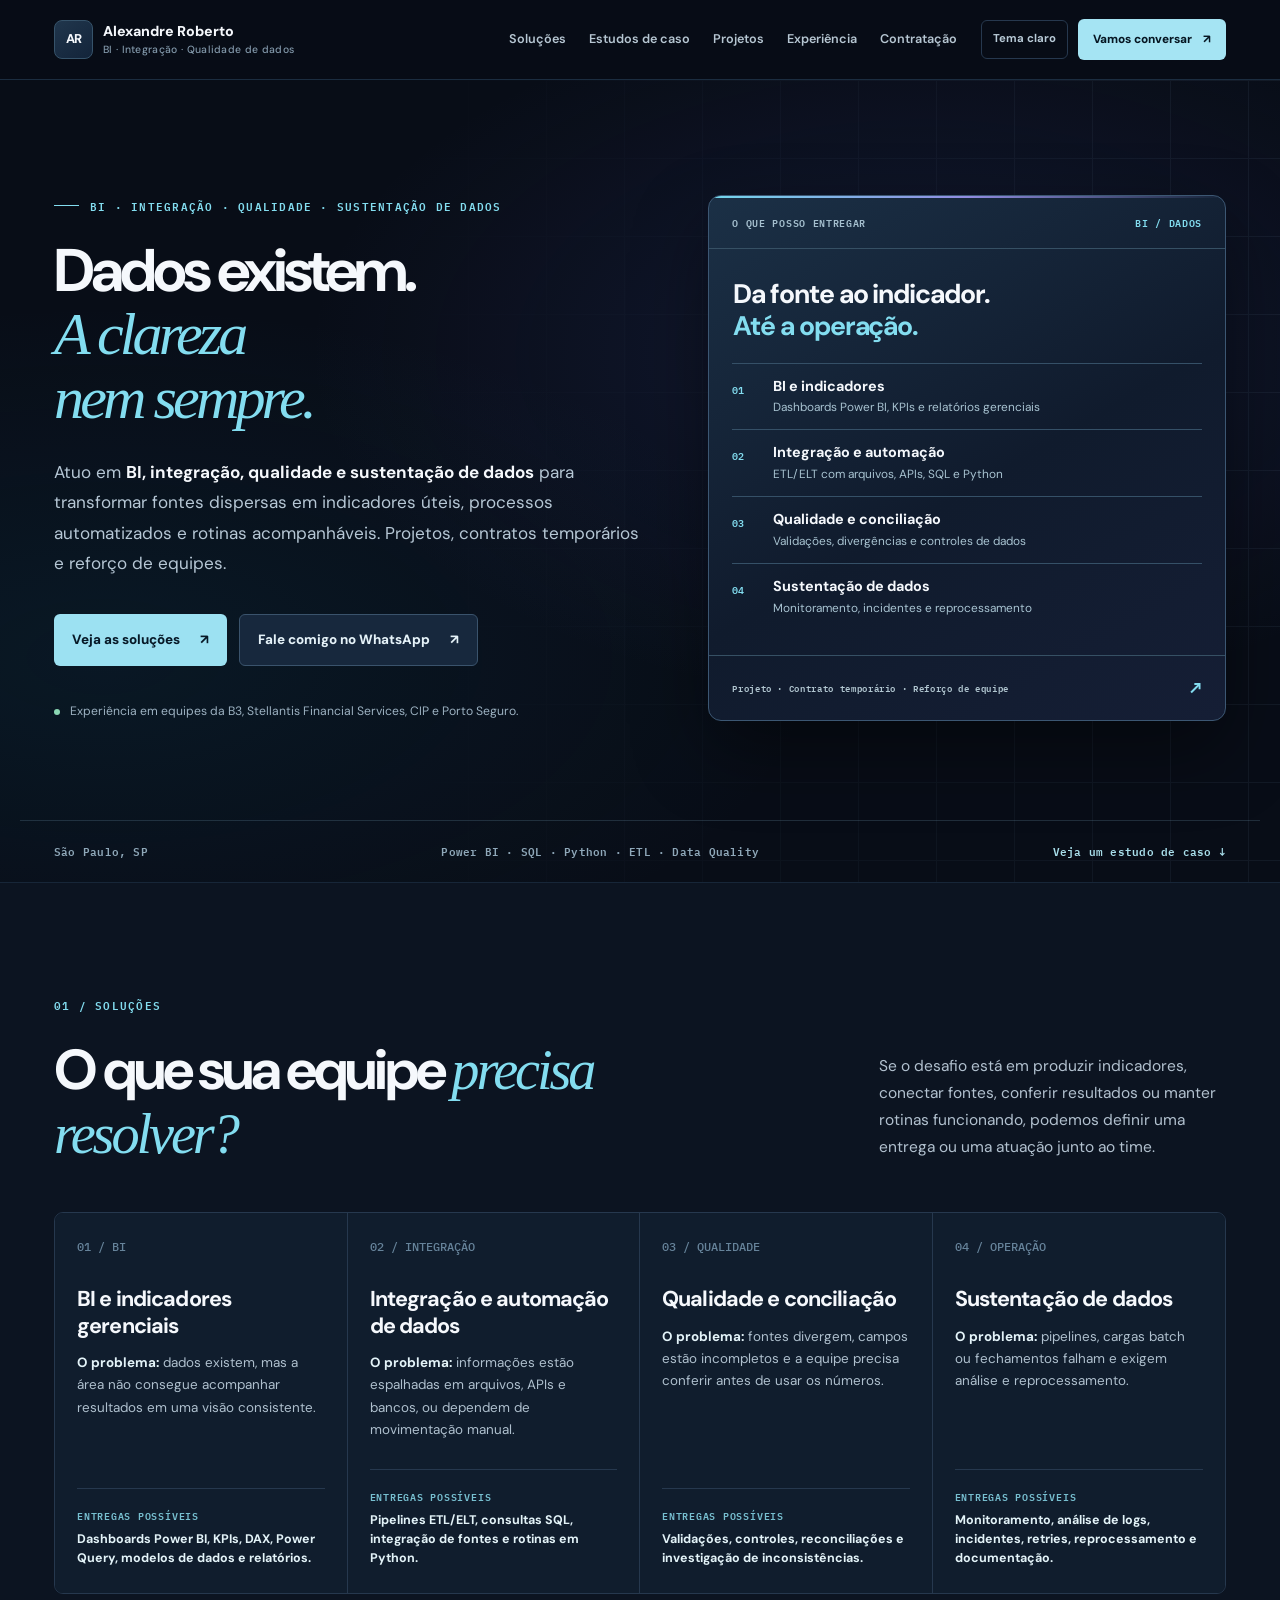
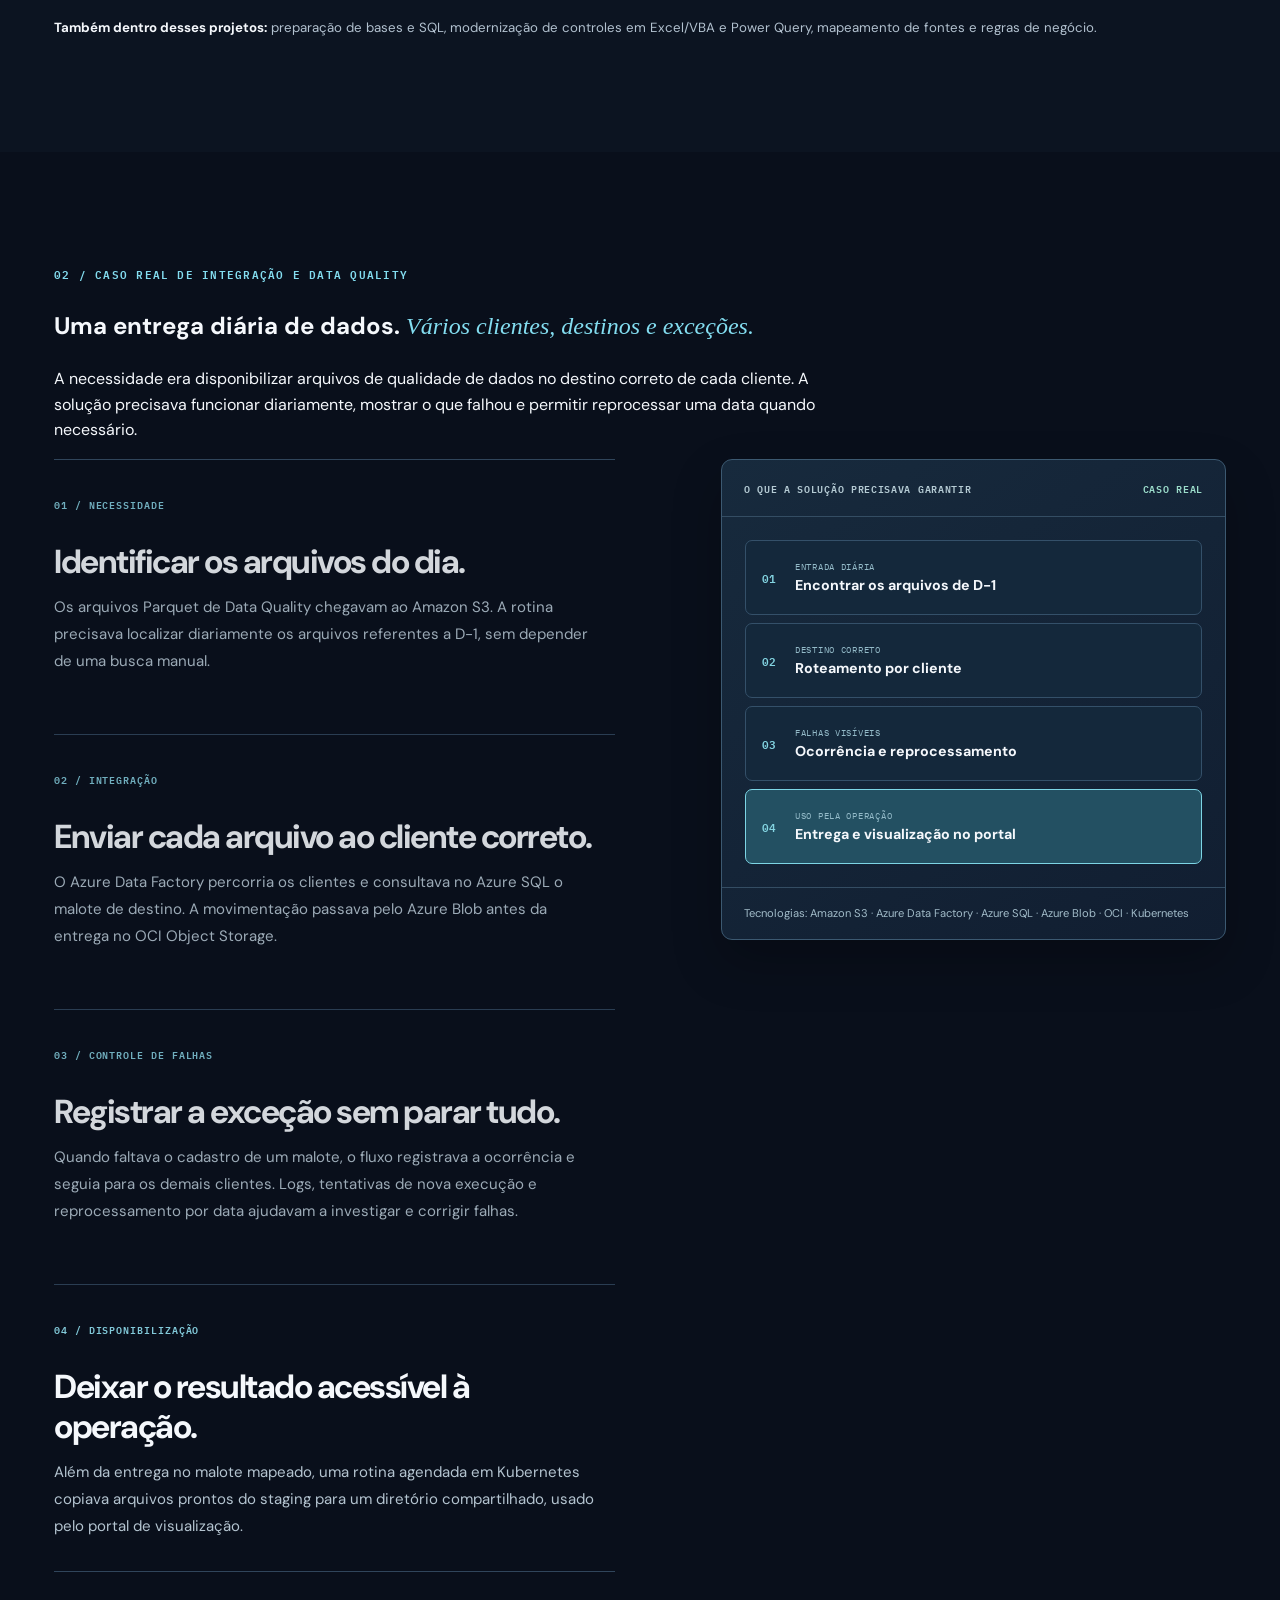
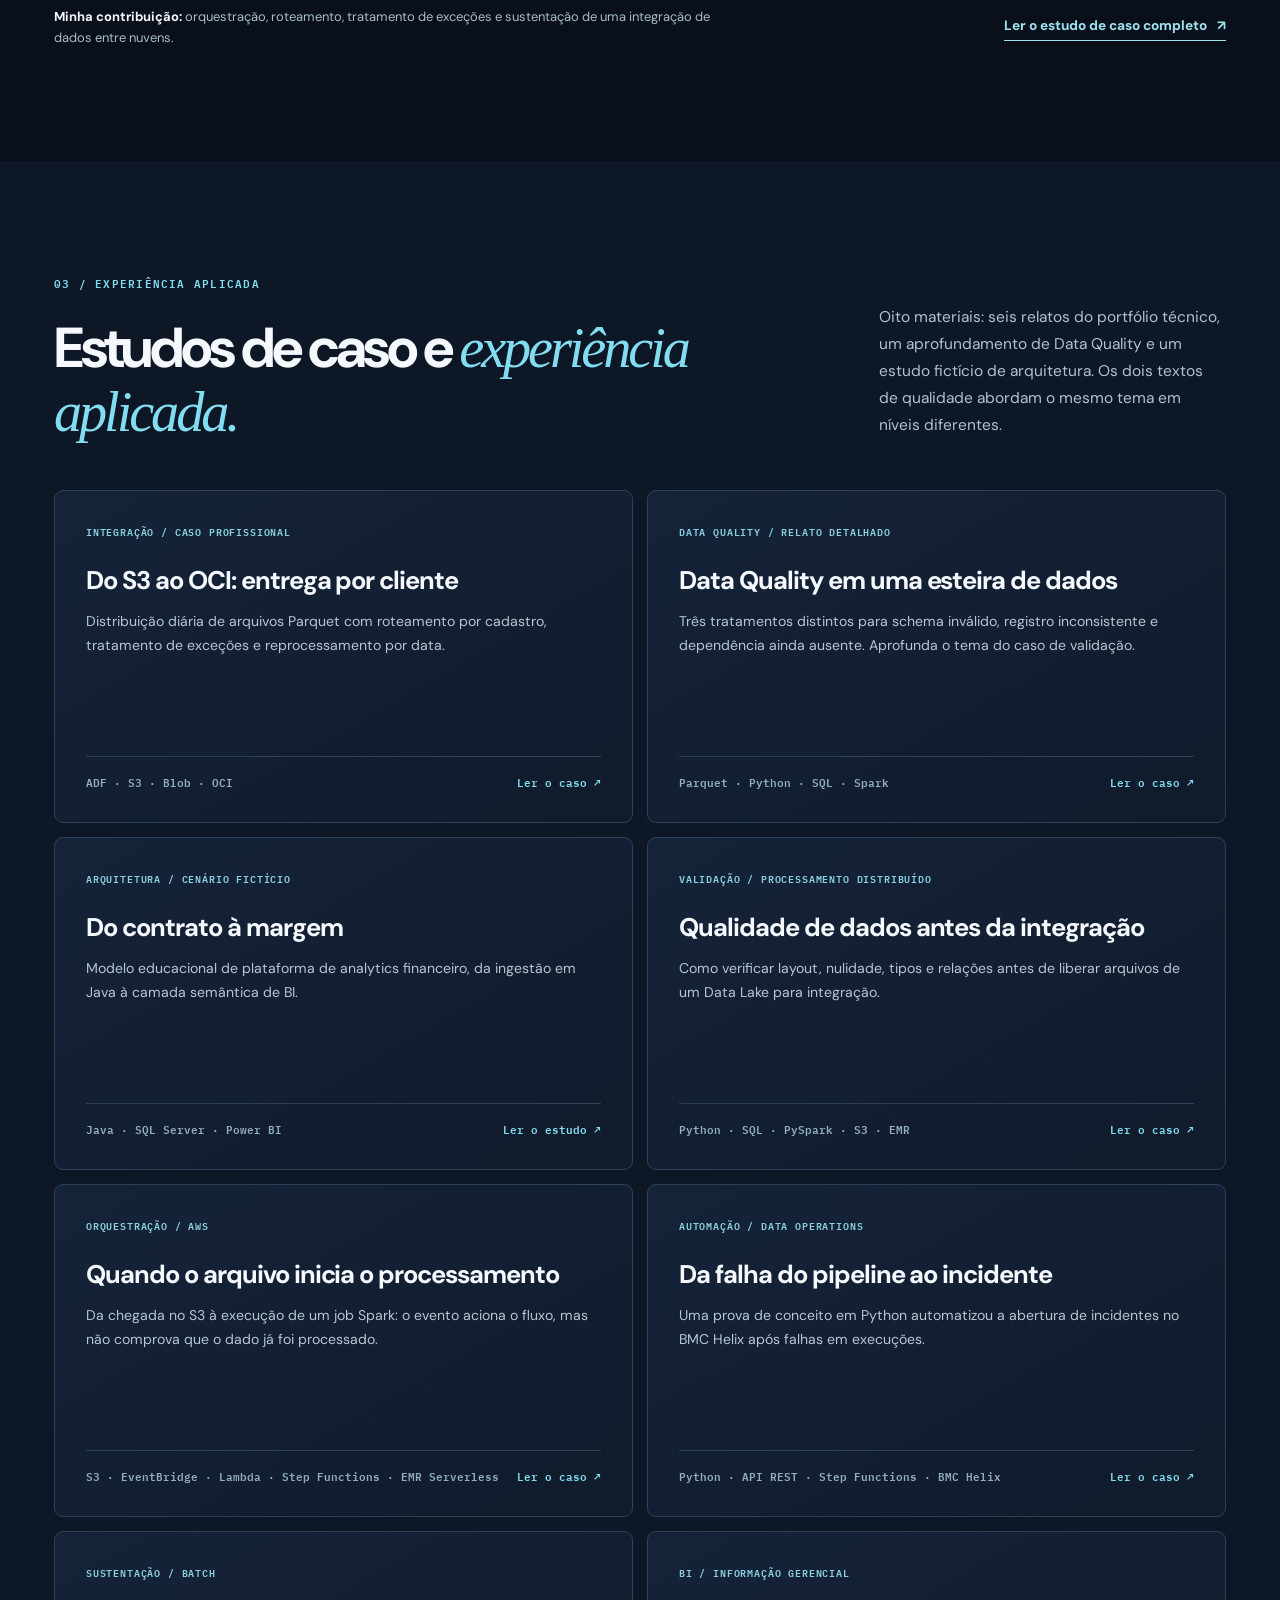
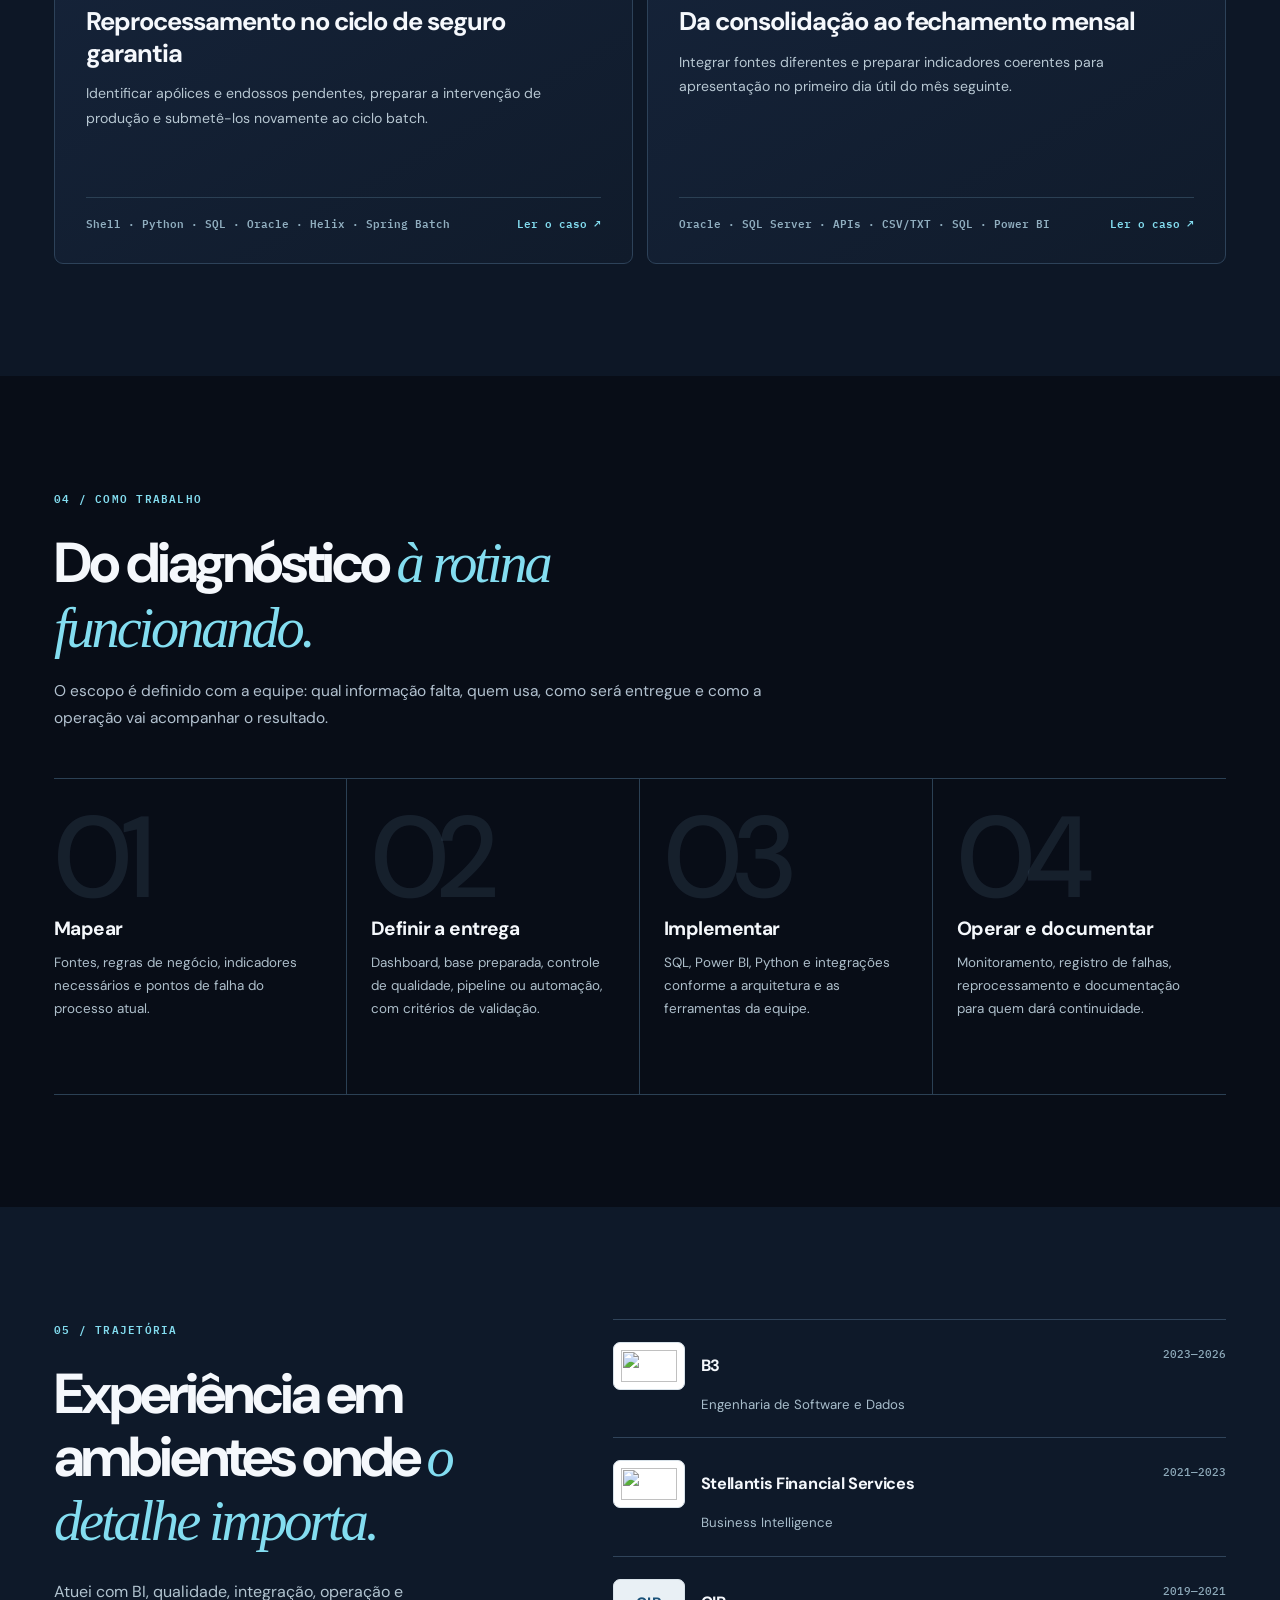
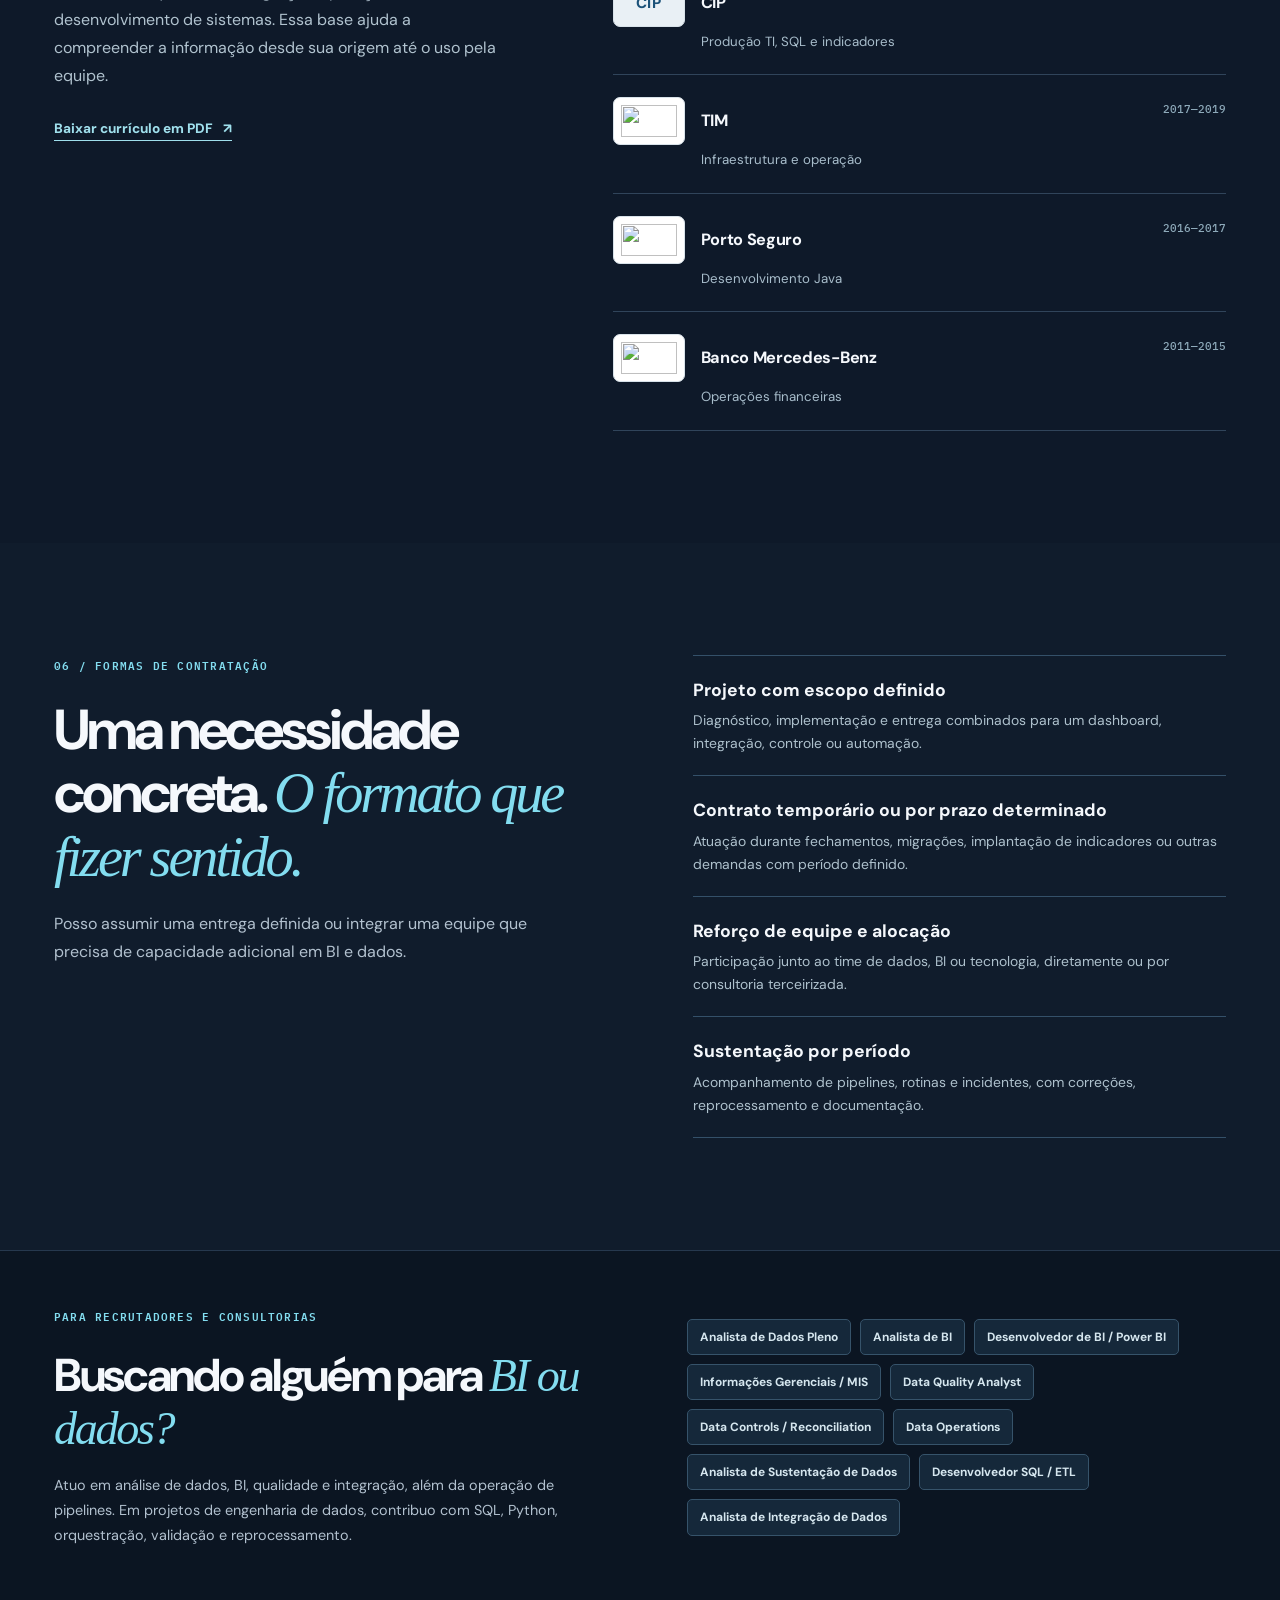
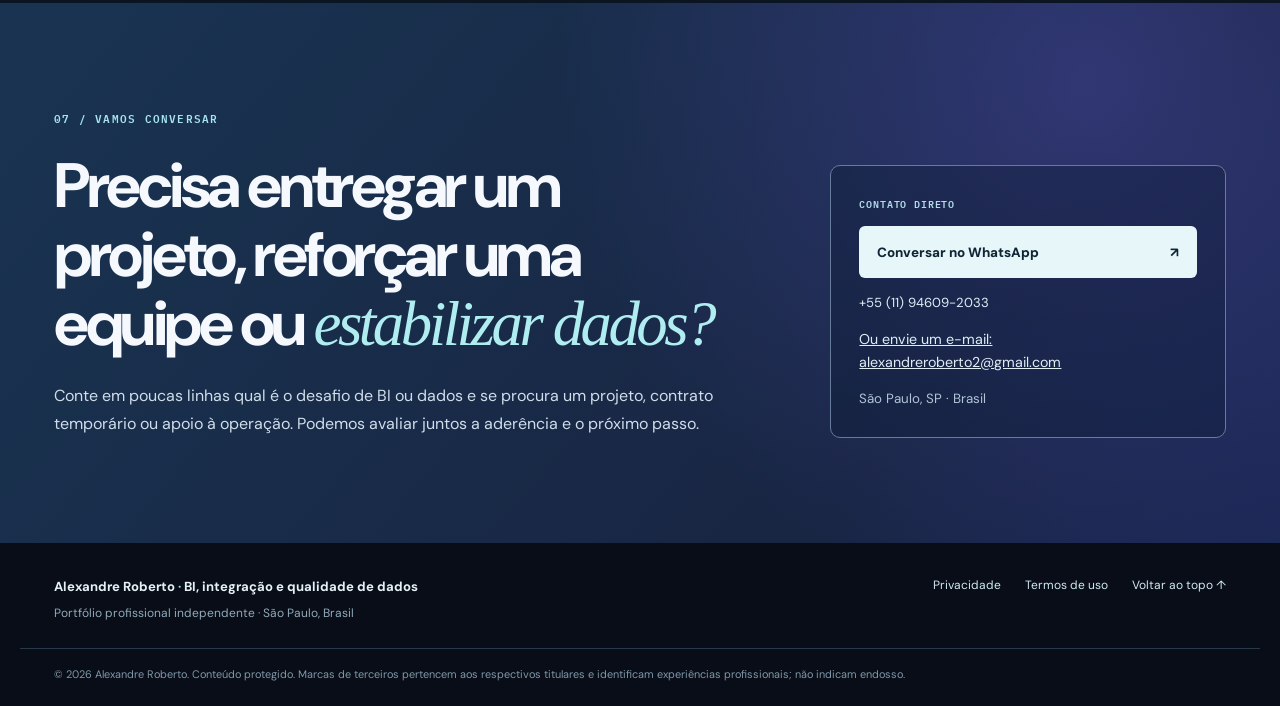
==== commit 3da2f560: "add estudos de caso" ====
--- a/index.html
+++ b/index.html
@@ -21,10 +21,10 @@
   <header class="site-header">
     <div class="shell header-inner">
       <a class="brand" href="#inicio" aria-label="Alexandre Roberto, voltar ao início"><span class="brand-mark" aria-hidden="true">AR</span><span class="brand-name">Alexandre Roberto<small>BI · Integração · Qualidade de dados</small></span></a>
-      <nav class="desktop-nav" aria-label="Navegação principal"><a href="#solucoes">Soluções</a><a href="#caso">Caso real</a><a href="#projetos">Projetos</a><a href="#experiencia">Experiência</a><a href="#contratacao">Contratação</a></nav>
+      <nav class="desktop-nav" aria-label="Navegação principal"><a href="#solucoes">Soluções</a><a href="#projetos">Estudos de caso</a><a href="#projetos">Projetos</a><a href="#experiencia">Experiência</a><a href="#contratacao">Contratação</a></nav>
       <div class="header-actions"><button class="theme-toggle" type="button" aria-label="Ativar tema claro" aria-pressed="true">Tema claro</button><a class="nav-cta" href="https://wa.me/5511946092033?text=Ol%C3%A1%2C%20Alexandre!%20Conheci%20seu%20portf%C3%B3lio%20e%20gostaria%20de%20conversar%20sobre%20uma%20oportunidade." target="_blank" rel="noopener noreferrer" aria-label="Conversar com Alexandre no WhatsApp, abre em nova aba">Vamos conversar <span aria-hidden="true">↗</span></a><button class="menu-toggle" type="button" aria-label="Abrir menu" aria-expanded="false" aria-controls="mobile-menu"><span></span><span></span></button></div>
     </div>
-    <nav class="mobile-nav" id="mobile-menu" aria-label="Navegação para celular" hidden><a href="#solucoes">Soluções</a><a href="#caso">Caso real</a><a href="#projetos">Projetos</a><a href="#experiencia">Experiência</a><a href="#contratacao">Contratação</a><a href="https://wa.me/5511946092033?text=Ol%C3%A1%2C%20Alexandre!%20Conheci%20seu%20portf%C3%B3lio%20e%20gostaria%20de%20conversar%20sobre%20uma%20oportunidade." target="_blank" rel="noopener noreferrer">Conversar no WhatsApp ↗</a></nav>
+    <nav class="mobile-nav" id="mobile-menu" aria-label="Navegação para celular" hidden><a href="#solucoes">Soluções</a><a href="#projetos">Estudos de caso</a><a href="#projetos">Projetos</a><a href="#experiencia">Experiência</a><a href="#contratacao">Contratação</a><a href="https://wa.me/5511946092033?text=Ol%C3%A1%2C%20Alexandre!%20Conheci%20seu%20portf%C3%B3lio%20e%20gostaria%20de%20conversar%20sobre%20uma%20oportunidade." target="_blank" rel="noopener noreferrer">Conversar no WhatsApp ↗</a></nav>
   </header>
 
   <main id="conteudo">
@@ -49,7 +49,7 @@
           <div class="visual-bottom"><span>Projeto · Contrato temporário · Reforço de equipe</span><span aria-hidden="true">↗</span></div>
         </aside>
       </div>
-      <div class="shell hero-bottom"><span>São Paulo, SP</span><span>Power BI · SQL · Python · ETL · Data Quality</span><a href="#caso">Veja um caso real <span aria-hidden="true">↓</span></a></div>
+      <div class="shell hero-bottom"><span>São Paulo, SP</span><span>Power BI · SQL · Python · ETL · Data Quality</span><a href="estudos-de-caso/integracao-s3-adf-oci/">Veja um estudo de caso <span aria-hidden="true">↓</span></a></div>
     </section>
 
     <section class="section pain-section" id="solucoes" aria-labelledby="pain-title">
@@ -73,15 +73,18 @@
         <article class="story-step" data-stage="3"><span>03 / CONTROLE DE FALHAS</span><h3>Registrar a exceção sem parar tudo.</h3><p>Quando faltava o cadastro de um malote, o fluxo registrava a ocorrência e seguia para os demais clientes. Logs, tentativas de nova execução e reprocessamento por data ajudavam a investigar e corrigir falhas.</p></article>
         <article class="story-step" data-stage="4"><span>04 / DISPONIBILIZAÇÃO</span><h3>Deixar o resultado acessível à operação.</h3><p>Além da entrega no malote mapeado, uma rotina agendada em Kubernetes copiava arquivos prontos do staging para um diretório compartilhado, usado pelo portal de visualização.</p></article>
       </div><aside class="story-board" aria-label="O que a solução de integração precisava garantir"><div class="board-head"><span>O QUE A SOLUÇÃO PRECISAVA GARANTIR</span><span class="board-live">CASO REAL</span></div><div class="board-stages"><div class="board-row" data-board="1"><b>01</b><div><small>ENTRADA DIÁRIA</small><strong>Encontrar os arquivos de D-1</strong></div></div><div class="board-row" data-board="2"><b>02</b><div><small>DESTINO CORRETO</small><strong>Roteamento por cliente</strong></div></div><div class="board-row" data-board="3"><b>03</b><div><small>FALHAS VISÍVEIS</small><strong>Ocorrência e reprocessamento</strong></div></div><div class="board-row" data-board="4"><b>04</b><div><small>USO PELA OPERAÇÃO</small><strong>Entrega e visualização no portal</strong></div></div></div><div class="board-footer">Tecnologias: Amazon S3 · Azure Data Factory · Azure SQL · Azure Blob · OCI · Kubernetes</div></aside></div>
-      <div class="shell story-cta"><p><strong>Minha contribuição:</strong> orquestração, roteamento, tratamento de exceções e sustentação de uma integração de dados entre nuvens.</p><a class="text-link" href="Alexandre_Roberto_Projetos_Engenharia_de_Dados.pdf" download>Ver os detalhes técnicos do projeto <span aria-hidden="true">↗</span></a></div>
+      <div class="shell story-cta"><p><strong>Minha contribuição:</strong> orquestração, roteamento, tratamento de exceções e sustentação de uma integração de dados entre nuvens.</p><a class="text-link" href="estudos-de-caso/integracao-s3-adf-oci/">Ler o estudo de caso completo <span aria-hidden="true">↗</span></a></div>
     </section>
 
-    <section class="section cases-section" id="projetos" aria-labelledby="cases-title"><div class="shell"><div class="section-heading two-col-heading"><div><p class="eyebrow">03 / EXPERIÊNCIA APLICADA</p><h2 id="cases-title">Projetos que mostram <em>essa atuação.</em></h2></div><p>Exemplos de BI, qualidade, operação e automação. A experiência em software complementa essa base técnica.</p></div><div class="case-grid">
-      <article class="case-card"><span class="case-kicker">B3 / DATA QUALITY</span><h3>Validação de dados antes das próximas etapas.</h3><p>Em um Data Lake, trabalhei com Python, PySpark e SQL para verificar esquemas, campos obrigatórios, tipos, nulidade e dependências, identificando registros inconsistentes.</p><div class="case-foot"><span>Qualidade de dados · Python · Spark · SQL</span><span>01</span></div></article>
-      <article class="case-card"><span class="case-kicker">STELLANTIS / BI E INFORMAÇÕES GERENCIAIS</span><h3>Dados consistentes para o fechamento mensal.</h3><p>Consolidei e validei informações financeiras e operacionais de fontes diferentes, com SQL, controles em Excel/VBA e dashboards em Power BI para apoiar o fechamento e a leitura dos resultados.</p><div class="case-foot"><span>Power BI · SQL · Excel/VBA</span><span>02</span></div></article>
-      <article class="case-card"><span class="case-kicker">B3 / DATA OPERATIONS</span><h3>Incidentes abertos após falhas em pipelines.</h3><p>Criei uma prova de conceito em Python para abrir incidentes via API do Helix após falhas em pipelines. A solução evoluiu para uso em produção, automatizando uma etapa antes manual.</p><div class="case-foot"><span>Python · API REST · Step Functions</span><span>03</span></div></article>
-      <article class="case-card"><span class="case-kicker">PORTO SEGURO / BASE EM SOFTWARE</span><h3>Desenvolvimento e integração de sistemas.</h3><p>Desenvolvi e mantive aplicações Java/Java EE para seguros, com arquitetura em camadas, JPA/Hibernate e Web Services. Essa experiência dá suporte à construção de integrações e automações.</p><div class="case-foot"><span>Java EE · JPA · Web Services</span><span>04</span></div></article>
-    </div></div></section>
+    <section class="section cases-section" id="projetos" aria-labelledby="cases-title"><div class="shell"><div class="section-heading two-col-heading"><div><p class="eyebrow">03 / EXPERIÊNCIA APLICADA</p><h2 id="cases-title">Estudos de caso e <em>experiência aplicada.</em></h2></div><p>Oito materiais: seis relatos do portfólio técnico, um aprofundamento de Data Quality e um estudo fictício de arquitetura. Os dois textos de qualidade abordam o mesmo tema em níveis diferentes.</p></div><div class="case-grid">
+      <article class="case-card"><span class="case-kicker">INTEGRAÇÃO / CASO PROFISSIONAL</span><h3>Do S3 ao OCI: entrega por cliente</h3><p>Distribuição diária de arquivos Parquet com roteamento por cadastro, tratamento de exceções e reprocessamento por data.</p><div class="case-foot"><span>ADF · S3 · Blob · OCI</span><a href="estudos-de-caso/integracao-s3-adf-oci/">Ler o caso ↗</a></div></article>
+      <article class="case-card"><span class="case-kicker">DATA QUALITY / RELATO DETALHADO</span><h3>Data Quality em uma esteira de dados</h3><p>Três tratamentos distintos para schema inválido, registro inconsistente e dependência ainda ausente. Aprofunda o tema do caso de validação.</p><div class="case-foot"><span>Parquet · Python · SQL · Spark</span><a href="estudos-de-caso/data-quality-esteira/">Ler o caso ↗</a></div></article>
+      <article class="case-card"><span class="case-kicker">ARQUITETURA / CENÁRIO FICTÍCIO</span><h3>Do contrato à margem</h3><p>Modelo educacional de plataforma de analytics financeiro, da ingestão em Java à camada semântica de BI.</p><div class="case-foot"><span>Java · SQL Server · Power BI</span><a href="estudos-de-caso/analytics-financeiro/">Ler o estudo ↗</a></div></article>
+      <article class="case-card"><span class="case-kicker">VALIDAÇÃO / PROCESSAMENTO DISTRIBUÍDO</span><h3>Qualidade de dados antes da integração</h3><p>Como verificar layout, nulidade, tipos e relações antes de liberar arquivos de um Data Lake para integração.</p><div class="case-foot"><span>Python · SQL · PySpark · S3 · EMR</span><a href="estudos-de-caso/qualidade-antes-integracao/">Ler o caso ↗</a></div></article>
+      <article class="case-card"><span class="case-kicker">ORQUESTRAÇÃO / AWS</span><h3>Quando o arquivo inicia o processamento</h3><p>Da chegada no S3 à execução de um job Spark: o evento aciona o fluxo, mas não comprova que o dado já foi processado.</p><div class="case-foot"><span>S3 · EventBridge · Lambda · Step Functions · EMR Serverless</span><a href="estudos-de-caso/pipeline-eventos-aws/">Ler o caso ↗</a></div></article>
+      <article class="case-card"><span class="case-kicker">AUTOMAÇÃO / DATA OPERATIONS</span><h3>Da falha do pipeline ao incidente</h3><p>Uma prova de conceito em Python automatizou a abertura de incidentes no BMC Helix após falhas em execuções.</p><div class="case-foot"><span>Python · API REST · Step Functions · BMC Helix</span><a href="estudos-de-caso/incidentes-helix/">Ler o caso ↗</a></div></article>
+      <article class="case-card"><span class="case-kicker">SUSTENTAÇÃO / BATCH</span><h3>Reprocessamento no ciclo de seguro garantia</h3><p>Identificar apólices e endossos pendentes, preparar a intervenção de produção e submetê-los novamente ao ciclo batch.</p><div class="case-foot"><span>Shell · Python · SQL · Oracle · Helix · Spring Batch</span><a href="estudos-de-caso/reprocessamento-seguro-garantia/">Ler o caso ↗</a></div></article>
+      <article class="case-card"><span class="case-kicker">BI / INFORMAÇÃO GERENCIAL</span><h3>Da consolidação ao fechamento mensal</h3><p>Integrar fontes diferentes e preparar indicadores coerentes para apresentação no primeiro dia útil do mês seguinte.</p><div class="case-foot"><span>Oracle · SQL Server · APIs · CSV/TXT · SQL · Power BI</span><a href="estudos-de-caso/bi-fechamento-mensal/">Ler o caso ↗</a></div></article>    </div></div></section>
 
     <section class="section method-section" id="metodo" aria-labelledby="method-title"><div class="shell"><div class="section-heading"><p class="eyebrow">04 / COMO TRABALHO</p><h2 id="method-title">Do diagnóstico <em>à rotina funcionando.</em></h2><p>O escopo é definido com a equipe: qual informação falta, quem usa, como será entregue e como a operação vai acompanhar o resultado.</p></div><div class="method-grid"><article><span class="method-index">01</span><h3>Mapear</h3><p>Fontes, regras de negócio, indicadores necessários e pontos de falha do processo atual.</p></article><article><span class="method-index">02</span><h3>Definir a entrega</h3><p>Dashboard, base preparada, controle de qualidade, pipeline ou automação, com critérios de validação.</p></article><article><span class="method-index">03</span><h3>Implementar</h3><p>SQL, Power BI, Python e integrações conforme a arquitetura e as ferramentas da equipe.</p></article><article><span class="method-index">04</span><h3>Operar e documentar</h3><p>Monitoramento, registro de falhas, reprocessamento e documentação para quem dará continuidade.</p></article></div></div></section>
 
--- a/style.css
+++ b/style.css
@@ -64,3 +64,8 @@
 @media print{.role-section{background:#fff;padding:20px 0}.role-layout{display:block}.role-tags span{color:#111;background:#fff;border:1px solid #ccc}.pain-grid{display:block}}
 .brand-mark{color:#f5f8fc;letter-spacing:-.06em;font-size:.8rem;background:linear-gradient(145deg,#20364c,#13243a)}
 html[data-theme="light"] .brand-mark{color:#173447;background:#e9f2f7}
+/* Estudo de caso: leitura editorial alinhada à landing page. */
+.case-page{background:var(--bg)}.case-hero{padding:70px 0 65px;background:radial-gradient(ellipse at 80% 10%,rgba(89,95,195,.24),transparent 45%),var(--bg);border-bottom:1px solid var(--line)}.case-back{display:inline-block;color:var(--muted);text-decoration:none;font-size:.9rem;margin-bottom:55px}.case-back:hover{color:var(--cyan)}.case-hero h1{max-width:900px;font-size:clamp(3rem,6vw,6.1rem);letter-spacing:-.065em;line-height:1.08;margin:0 0 28px}.case-deck{max-width:740px;color:var(--muted);font-size:clamp(1.1rem,1.8vw,1.4rem);line-height:1.6;margin:0 0 35px}.case-meta{display:flex;flex-wrap:wrap;gap:12px 26px;color:var(--quiet);font:500 .72rem "IBM Plex Mono",monospace}.case-layout{display:grid;grid-template-columns:minmax(0,760px) minmax(190px,1fr);gap:8%;padding-top:65px;padding-bottom:100px}.case-article section{padding:0 0 54px;margin-bottom:54px;border-bottom:1px solid var(--line)}.case-label{color:var(--cyan)!important;font:600 .73rem "IBM Plex Mono",monospace!important;letter-spacing:.09em;margin:0 0 14px!important}.case-article h2{font-size:clamp(2rem,3.3vw,3rem);line-height:1.15;letter-spacing:-.045em;margin:0 0 23px}.case-article h3{font-size:1.15rem;margin:0 0 8px}.case-article p{color:var(--muted);font-size:1.05rem;line-height:1.85;margin:0 0 18px}.flow{display:flex;align-items:stretch;gap:9px;margin:30px 0 20px}.flow>div{flex:1;min-width:0;border:1px solid var(--line);border-radius:8px;padding:15px;background:var(--surface)}.flow small,.flow strong,.flow span{display:block}.flow small{color:var(--cyan);font:600 .62rem "IBM Plex Mono",monospace}.flow strong{font-size:.91rem;line-height:1.25;margin:12px 0 7px}.flow span{color:var(--quiet);font-size:.72rem}.flow>b{align-self:center;color:var(--cyan);font-size:1.1rem}.flow-notes{display:grid;grid-template-columns:1fr 1fr;gap:15px}.flow-notes p{border-left:2px solid var(--cyan);padding-left:14px;font-size:.86rem;line-height:1.65}.flow-notes strong{color:var(--ink)}.case-article .case-caption,.case-article .case-caveat{font-size:.84rem;color:var(--quiet)}.case-list>div{display:grid;grid-template-columns:48px 1fr;gap:14px;padding:20px 0;border-top:1px solid var(--line)}.case-list>div>span{font:600 .72rem "IBM Plex Mono",monospace;color:var(--cyan);padding-top:4px}.case-list p{font-size:.98rem;margin:0}.case-aside{align-self:start;position:sticky;top:112px}.case-aside nav,.case-aside>div{display:flex;flex-direction:column;gap:11px;border-top:1px solid var(--line);padding:20px 0 25px}.case-aside strong{color:var(--cyan);font:600 .7rem "IBM Plex Mono",monospace;letter-spacing:.08em;margin-bottom:7px}.case-aside a{color:var(--muted);text-decoration:none;font-size:.89rem}.case-aside a:hover{color:var(--cyan)}.case-aside p{color:var(--muted);font-size:.85rem;line-height:1.7;margin:0}.case-document{background:var(--surface);border:1px solid var(--line);border-radius:8px;padding:25px;display:flex;justify-content:space-between;align-items:center;gap:24px}.case-document p{font-size:.87rem;margin:6px 0 0}.case-document .text-link{flex:none}.case-contact{background:linear-gradient(120deg,#193451,#182543);padding:80px 0}.case-contact .shell{max-width:1040px}.case-contact h2{max-width:800px;font-size:clamp(2.4rem,5vw,4.4rem);line-height:1.15;letter-spacing:-.05em;margin:0 0 20px}.case-contact p:not(.eyebrow){color:#d0ddea;max-width:680px;font-size:1.05rem;margin:0 0 27px}.case-contact .button{display:inline-flex}html[data-theme="light"] .case-hero{background:radial-gradient(ellipse at 80% 10%,#e3e9fb,transparent 48%),var(--bg)}html[data-theme="light"] .case-contact{color:#fff}html[data-theme="light"] .case-contact em{color:#b0edf0}html[data-theme="light"] .case-contact .button-primary{background:#e7f7f9;color:#102535}
+@media(max-width:900px){.case-layout{grid-template-columns:1fr}.case-aside{display:none}}@media(max-width:650px){.case-hero{padding:35px 0 52px}.case-back{margin-bottom:45px}.case-layout{padding-top:45px;padding-bottom:70px}.case-article section{margin-bottom:40px;padding-bottom:40px}.flow{flex-direction:column}.flow>b{transform:rotate(90deg)}.flow-notes{grid-template-columns:1fr}.case-document{display:block}.case-document .text-link{display:inline-block;margin-top:16px}.case-contact{padding:65px 0}}
+.case-foot a{color:var(--cyan);text-decoration:none;white-space:nowrap}.case-foot a:hover{text-decoration:underline}.dq-table-wrap{overflow-x:auto;margin:25px 0 30px}.dq-table{width:100%;border-collapse:collapse;min-width:550px;text-align:left}.dq-table th{color:var(--cyan);font:600 .73rem "IBM Plex Mono",monospace;letter-spacing:.04em}.dq-table th,.dq-table td{padding:14px 12px;border-bottom:1px solid var(--line);vertical-align:top}.dq-table td{color:var(--muted);font-size:.91rem;line-height:1.55}.dq-table td:first-child{color:var(--ink);font-weight:700}.case-callout{padding:20px 22px;border-left:3px solid var(--cyan);background:var(--surface);margin:25px 0}.case-callout strong{color:var(--ink)}.case-callout p{margin:5px 0 0;font-size:.94rem}.dq-states{display:flex;flex-wrap:wrap;align-items:center;gap:8px;margin:25px 0}.dq-states span{display:inline-block;background:var(--surface);border:1px solid var(--line);border-radius:6px;padding:8px 11px;font-size:.83rem}.dq-states b{color:var(--cyan)}
+.case-disclosure{margin:0 0 55px}.case-disclosure p{margin:6px 0 0;font-size:.95rem}.architecture-states{gap:7px}.case-article code{font-family:"IBM Plex Mono",monospace;color:var(--cyan);font-size:.9em;overflow-wrap:anywhere}
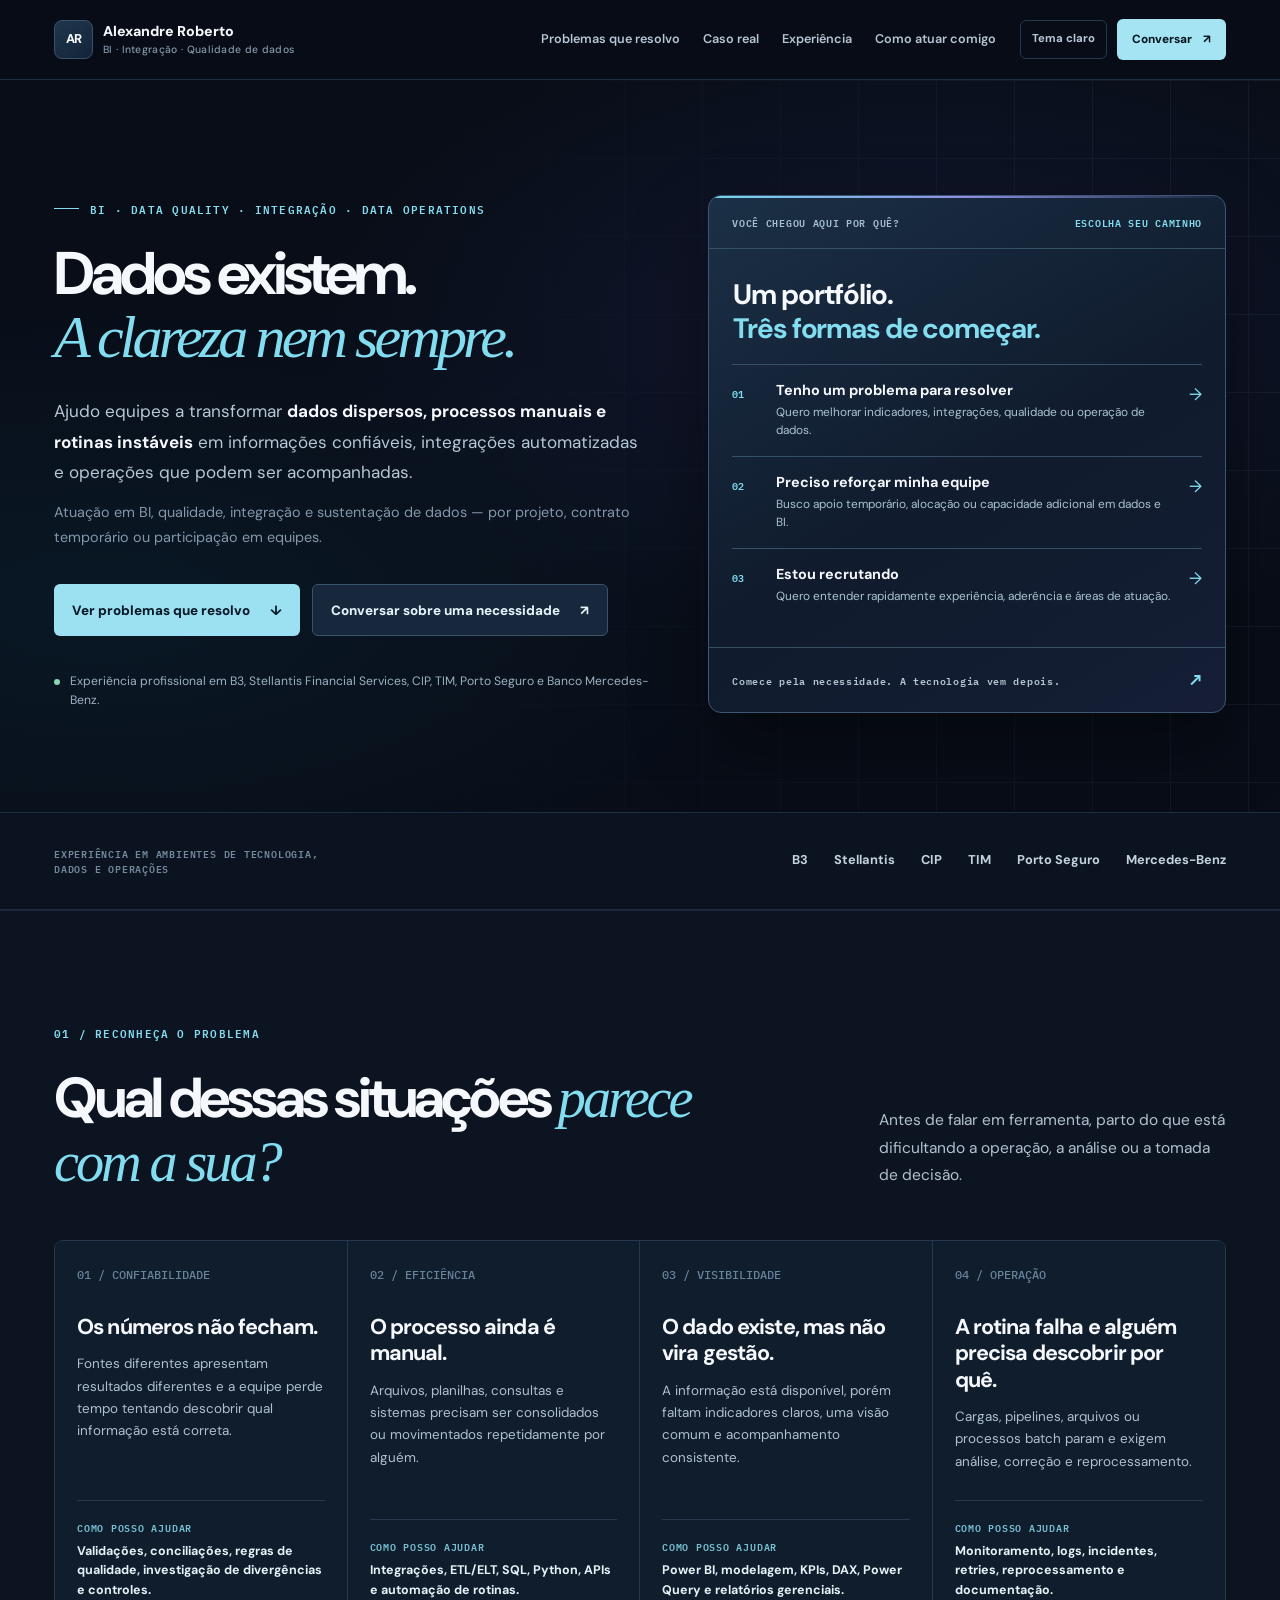
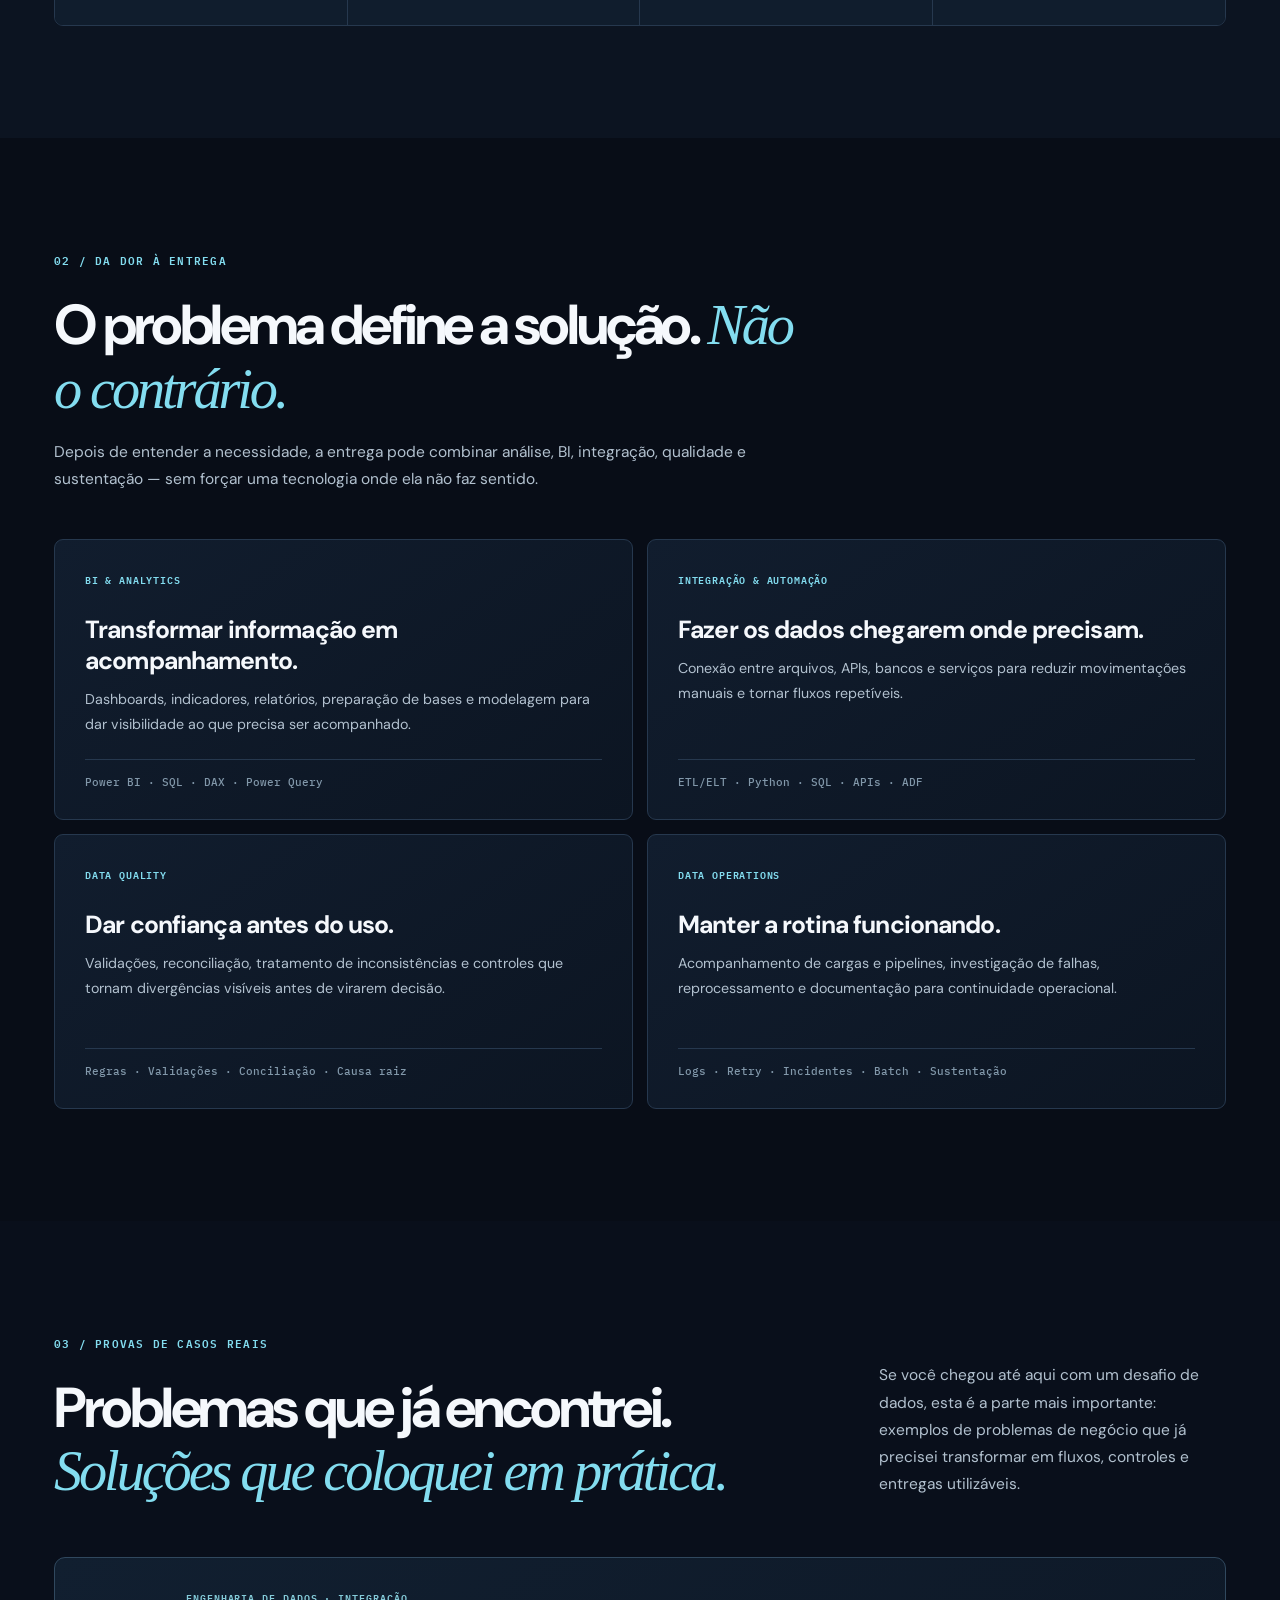
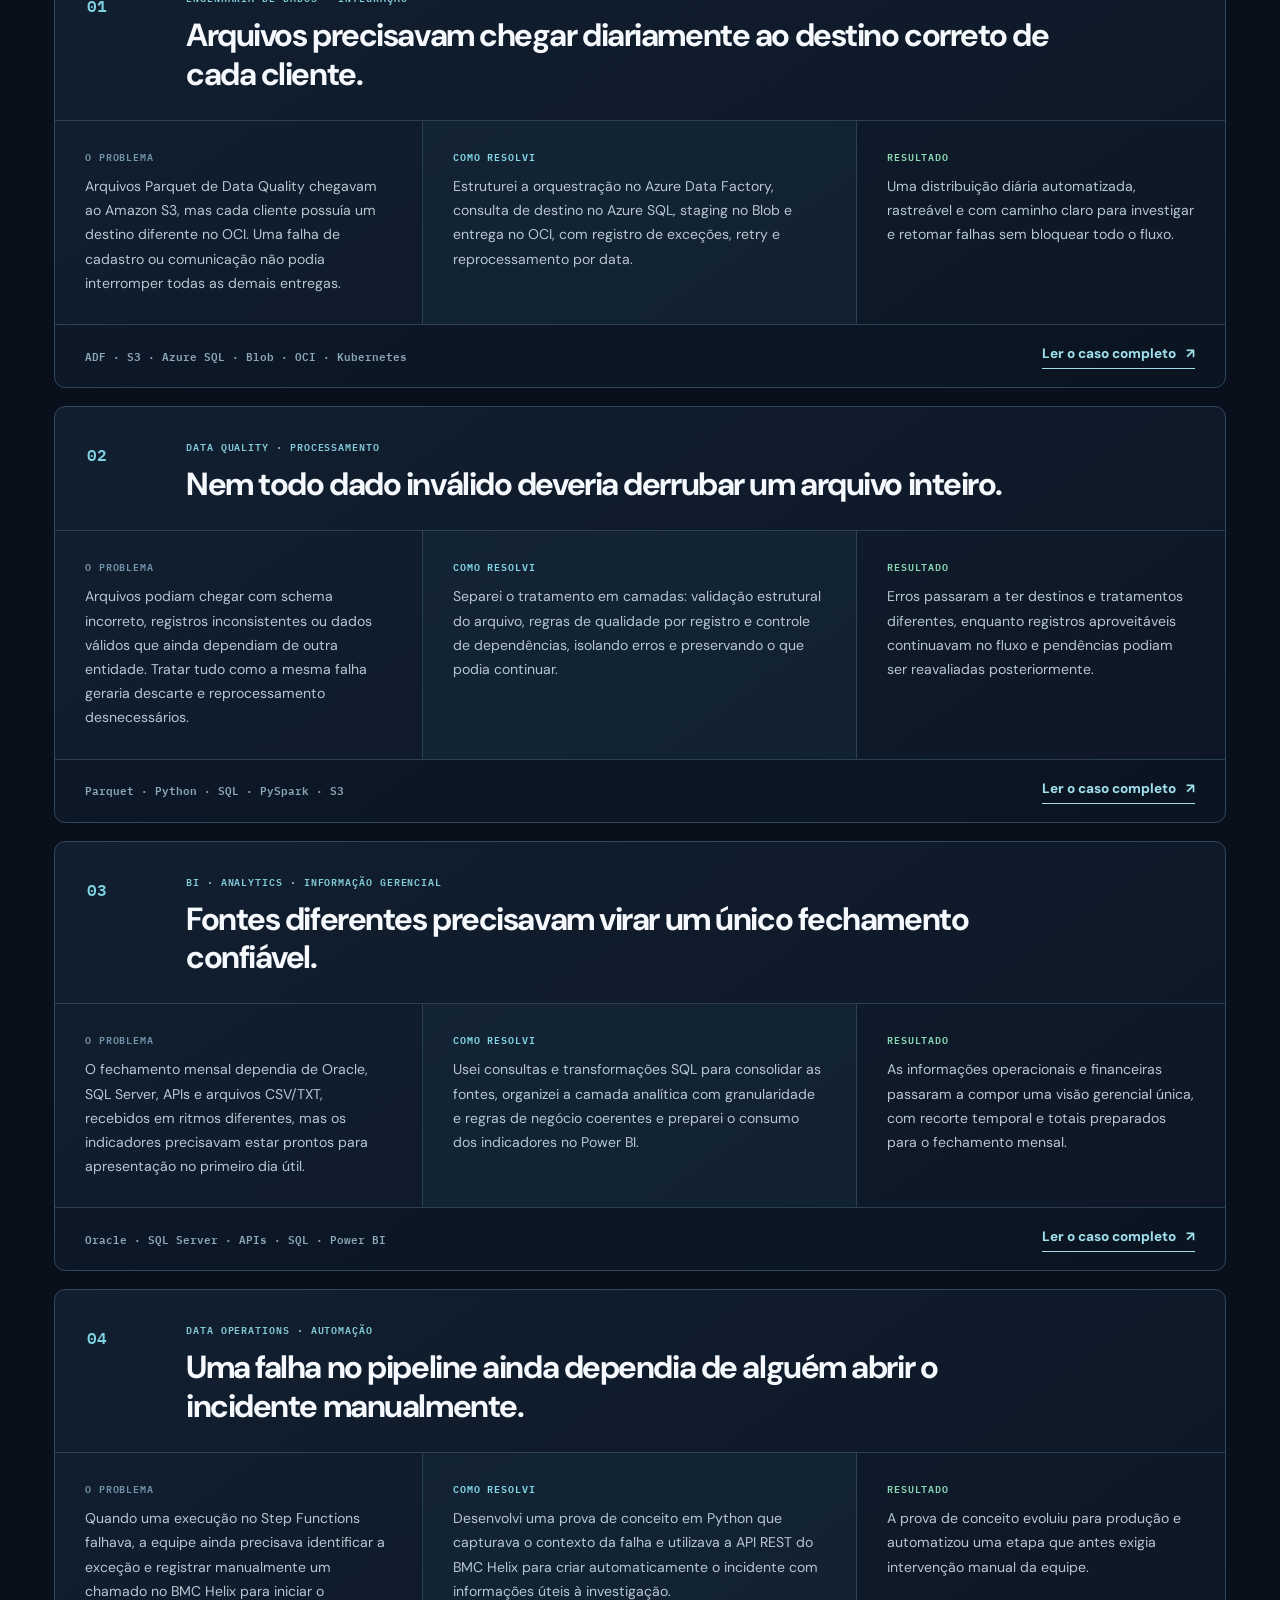
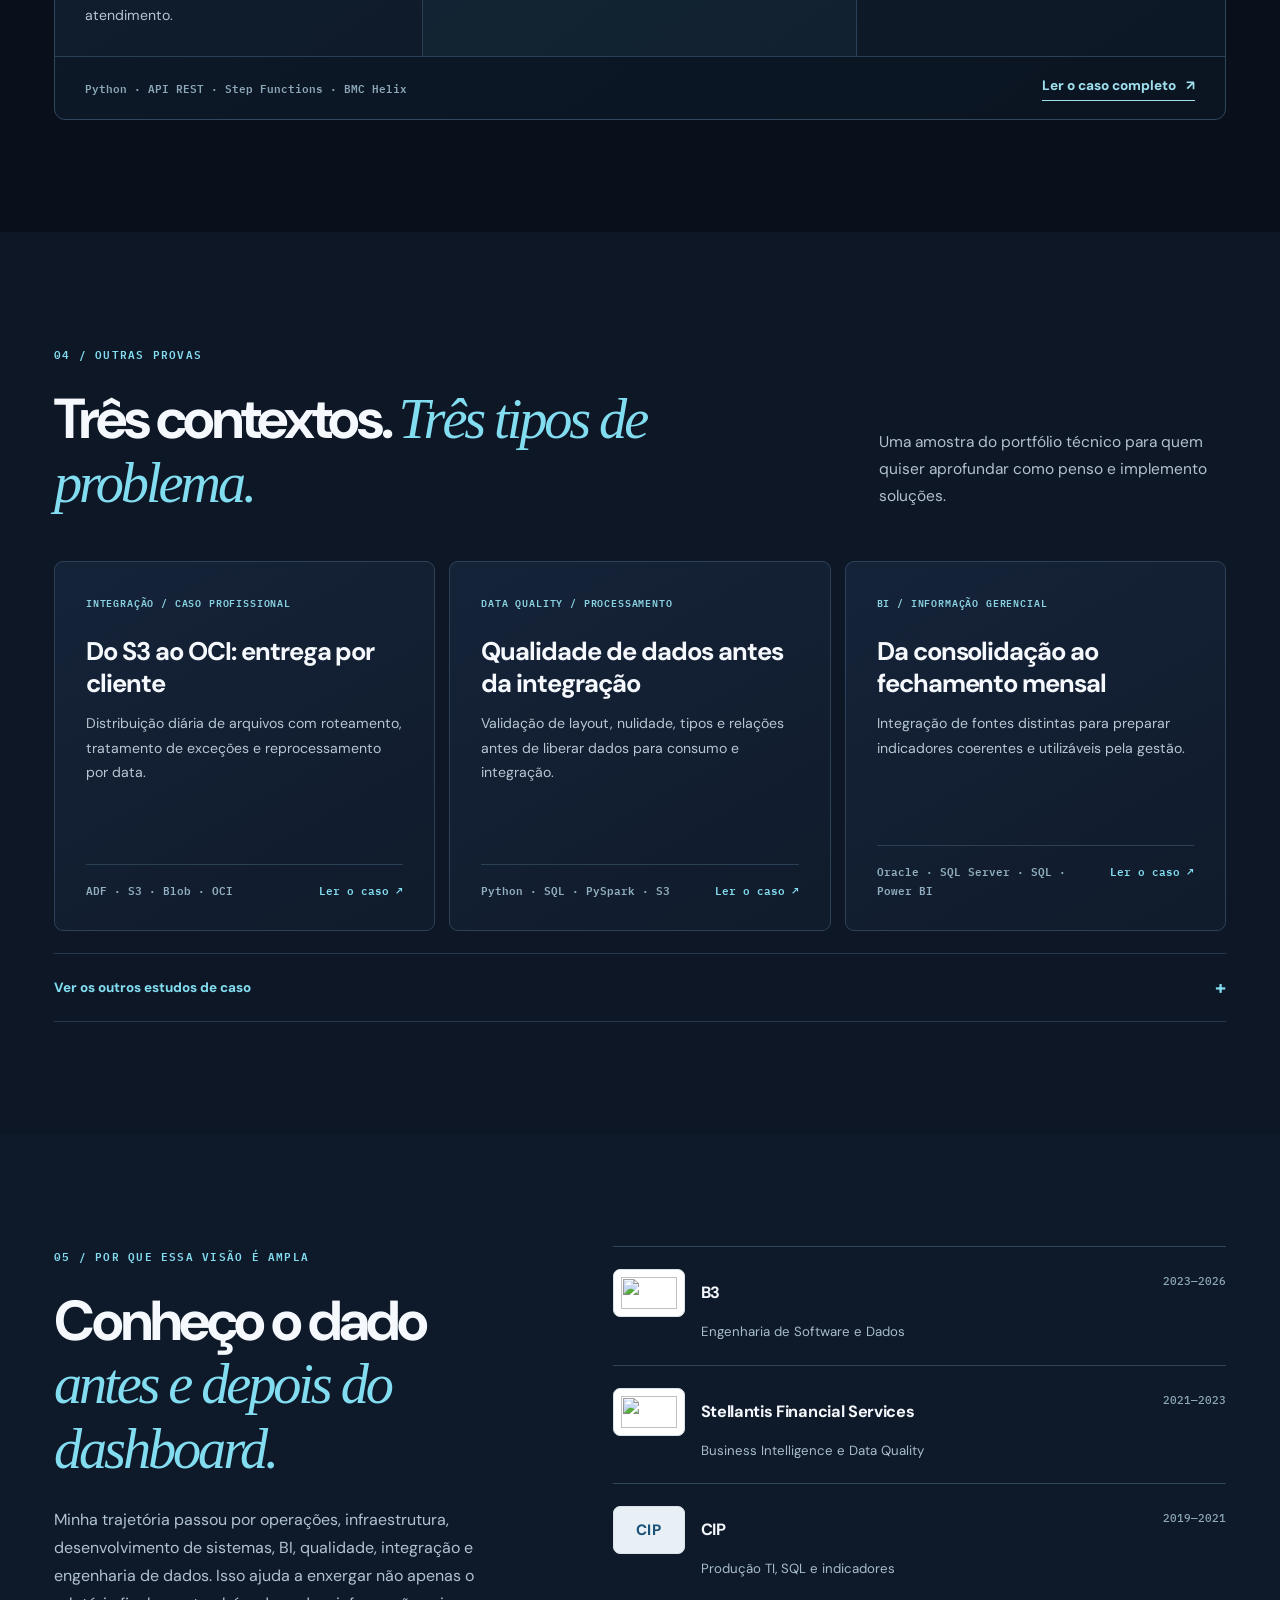
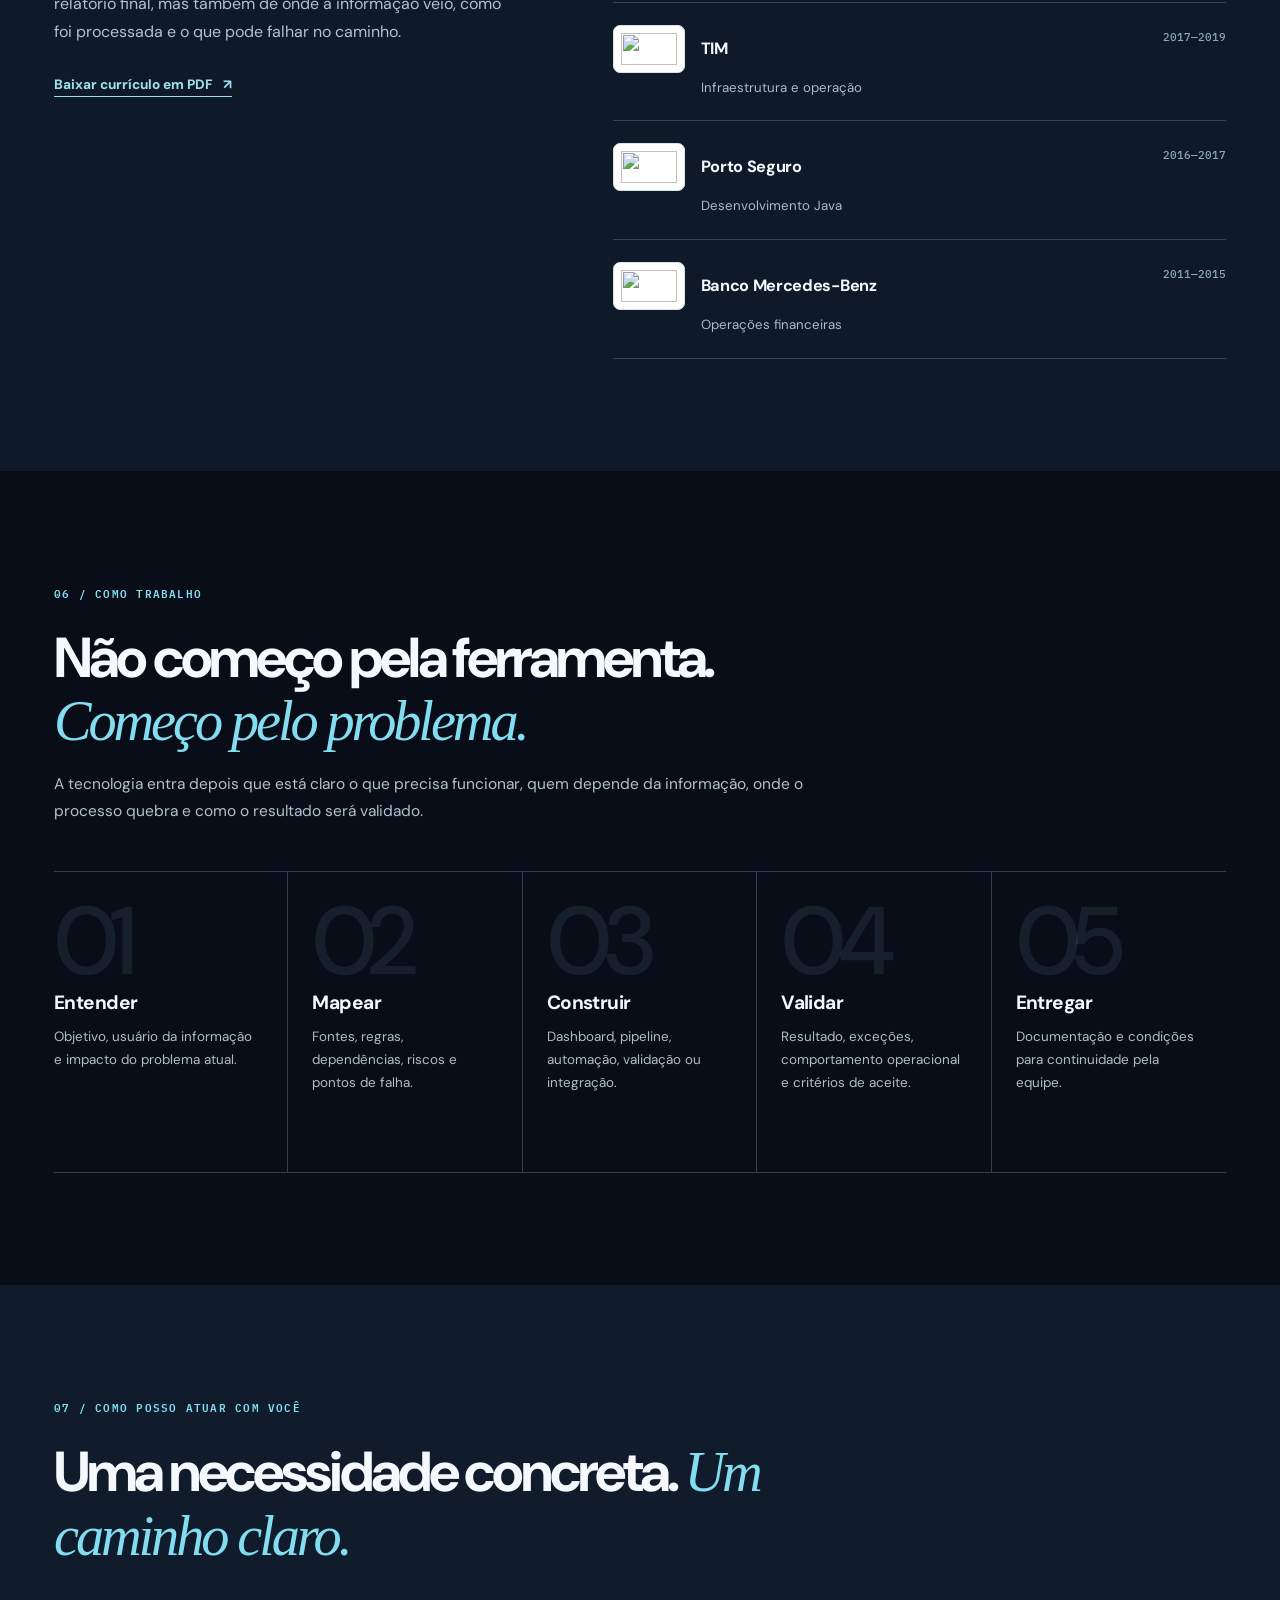
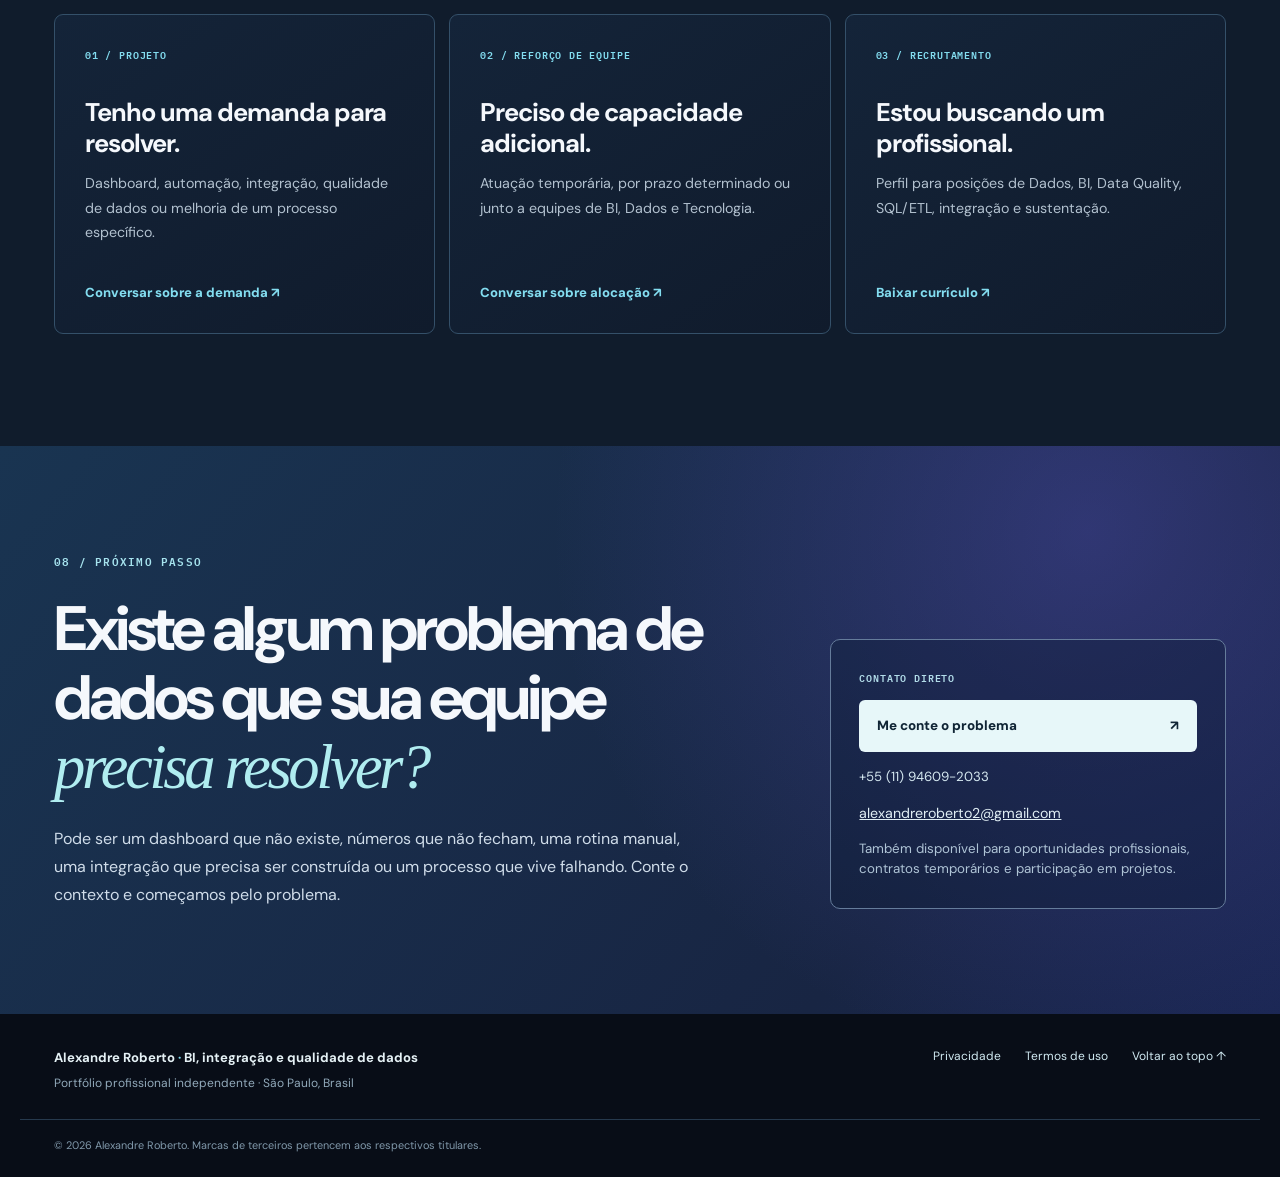
==== commit b4738074: "add projects" ====
--- a/index.html
+++ b/index.html
@@ -5,11 +5,11 @@
   <meta name="viewport" content="width=device-width, initial-scale=1">
   <meta name="theme-color" content="#080d17">
   <link rel="icon" type="image/svg+xml" href="favicon.svg">
-  <meta name="description" content="BI, integração, qualidade e sustentação de dados para projetos, contratos temporários e reforço de equipes. Power BI, SQL, Python, ETL e casos reais de Alexandre Roberto.">
+  <meta name="description" content="Alexandre Roberto ajuda equipes a transformar dados dispersos, processos manuais e rotinas instáveis em informações confiáveis, integrações automatizadas e operações acompanháveis.">
   <meta property="og:type" content="website">
-  <meta property="og:title" content="Alexandre Roberto | BI, integração e qualidade de dados">
-  <meta property="og:description" content="Projetos, contratos temporários e reforço de equipes em BI, integração, qualidade e sustentação de dados.">
-  <title>Alexandre Roberto | BI, Integração e Qualidade de Dados</title>
+  <meta property="og:title" content="Alexandre Roberto | BI, integração, qualidade e operação de dados">
+  <meta property="og:description" content="BI, Data Quality, integração e sustentação de dados para projetos, contratos e reforço de equipes.">
+  <title>Alexandre Roberto | BI, Integração, Qualidade e Operação de Dados</title>
   <link rel="preconnect" href="https://fonts.googleapis.com">
   <link rel="preconnect" href="https://fonts.gstatic.com" crossorigin>
   <link href="https://fonts.googleapis.com/css2?family=DM+Sans:wght@400;500;600;700;800&family=IBM+Plex+Mono:wght@400;500;600&display=swap" rel="stylesheet">
@@ -21,88 +21,218 @@
   <header class="site-header">
     <div class="shell header-inner">
       <a class="brand" href="#inicio" aria-label="Alexandre Roberto, voltar ao início"><span class="brand-mark" aria-hidden="true">AR</span><span class="brand-name">Alexandre Roberto<small>BI · Integração · Qualidade de dados</small></span></a>
-      <nav class="desktop-nav" aria-label="Navegação principal"><a href="#solucoes">Soluções</a><a href="#projetos">Estudos de caso</a><a href="#projetos">Projetos</a><a href="#experiencia">Experiência</a><a href="#contratacao">Contratação</a></nav>
-      <div class="header-actions"><button class="theme-toggle" type="button" aria-label="Ativar tema claro" aria-pressed="true">Tema claro</button><a class="nav-cta" href="https://wa.me/5511946092033?text=Ol%C3%A1%2C%20Alexandre!%20Conheci%20seu%20portf%C3%B3lio%20e%20gostaria%20de%20conversar%20sobre%20uma%20oportunidade." target="_blank" rel="noopener noreferrer" aria-label="Conversar com Alexandre no WhatsApp, abre em nova aba">Vamos conversar <span aria-hidden="true">↗</span></a><button class="menu-toggle" type="button" aria-label="Abrir menu" aria-expanded="false" aria-controls="mobile-menu"><span></span><span></span></button></div>
+      <nav class="desktop-nav" aria-label="Navegação principal"><a href="#problemas">Problemas que resolvo</a><a href="#caso">Caso real</a><a href="#experiencia">Experiência</a><a href="#atuacao">Como atuar comigo</a></nav>
+      <div class="header-actions"><button class="theme-toggle" type="button" aria-label="Ativar tema claro" aria-pressed="true">Tema claro</button><a class="nav-cta" href="https://wa.me/5511946092033?text=Ol%C3%A1%2C%20Alexandre!%20Conheci%20seu%20portf%C3%B3lio%20e%20gostaria%20de%20conversar%20sobre%20uma%20necessidade%20de%20dados." target="_blank" rel="noopener noreferrer">Conversar <span aria-hidden="true">↗</span></a><button class="menu-toggle" type="button" aria-label="Abrir menu" aria-expanded="false" aria-controls="mobile-menu"><span></span><span></span></button></div>
     </div>
-    <nav class="mobile-nav" id="mobile-menu" aria-label="Navegação para celular" hidden><a href="#solucoes">Soluções</a><a href="#projetos">Estudos de caso</a><a href="#projetos">Projetos</a><a href="#experiencia">Experiência</a><a href="#contratacao">Contratação</a><a href="https://wa.me/5511946092033?text=Ol%C3%A1%2C%20Alexandre!%20Conheci%20seu%20portf%C3%B3lio%20e%20gostaria%20de%20conversar%20sobre%20uma%20oportunidade." target="_blank" rel="noopener noreferrer">Conversar no WhatsApp ↗</a></nav>
+    <nav class="mobile-nav" id="mobile-menu" aria-label="Navegação para celular" hidden><a href="#problemas">Problemas que resolvo</a><a href="#caso">Caso real</a><a href="#experiencia">Experiência</a><a href="#atuacao">Como atuar comigo</a><a href="#contato">Contato</a></nav>
   </header>
 
   <main id="conteudo">
     <section class="hero" id="inicio" aria-labelledby="hero-title">
       <div class="shell hero-grid">
         <div class="hero-copy">
-          <p class="eyebrow"><span class="eyebrow-line"></span> BI · INTEGRAÇÃO · QUALIDADE · SUSTENTAÇÃO DE DADOS</p>
-          <h1 id="hero-title">Dados existem.<br><em>A clareza<br>nem sempre.</em></h1>
-          <p class="hero-lead">Atuo em <strong>BI, integração, qualidade e sustentação de dados</strong> para transformar fontes dispersas em indicadores úteis, processos automatizados e rotinas acompanháveis. Projetos, contratos temporários e reforço de equipes.</p>
-          <div class="hero-actions"><a class="button button-primary" href="#solucoes">Veja as soluções <span aria-hidden="true">↗</span></a><a class="button button-quiet" href="https://wa.me/5511946092033?text=Ol%C3%A1%2C%20Alexandre!%20Conheci%20seu%20portf%C3%B3lio%20e%20gostaria%20de%20conversar%20sobre%20uma%20oportunidade." target="_blank" rel="noopener noreferrer">Fale comigo no WhatsApp <span aria-hidden="true">↗</span></a></div>
-          <div class="hero-proof-line"><span class="proof-line-dot"></span> Experiência em equipes da B3, Stellantis Financial Services, CIP e Porto Seguro.</div>
-        </div>
-        <aside class="hero-visual offer-panel" aria-label="Serviços de BI e dados">
-          <div class="visual-top"><span>O QUE POSSO ENTREGAR</span><span>BI / DADOS</span></div>
-          <div class="visual-title">Da fonte ao indicador.<br><span>Até a operação.</span></div>
-          <div class="offer-list">
-            <div><b>01</b><div><strong>BI e indicadores</strong><span>Dashboards Power BI, KPIs e relatórios gerenciais</span></div></div>
-            <div><b>02</b><div><strong>Integração e automação</strong><span>ETL/ELT com arquivos, APIs, SQL e Python</span></div></div>
-            <div><b>03</b><div><strong>Qualidade e conciliação</strong><span>Validações, divergências e controles de dados</span></div></div>
-            <div><b>04</b><div><strong>Sustentação de dados</strong><span>Monitoramento, incidentes e reprocessamento</span></div></div>
+          <p class="eyebrow"><span class="eyebrow-line"></span> BI · DATA QUALITY · INTEGRAÇÃO · DATA OPERATIONS</p>
+          <h1 id="hero-title">Dados existem.<br><em>A clareza nem sempre.</em></h1>
+          <p class="hero-lead">Ajudo equipes a transformar <strong>dados dispersos, processos manuais e rotinas instáveis</strong> em informações confiáveis, integrações automatizadas e operações que podem ser acompanhadas.</p>
+          <p class="hero-sublead">Atuação em BI, qualidade, integração e sustentação de dados — por projeto, contrato temporário ou participação em equipes.</p>
+          <div class="hero-actions"><a class="button button-primary" href="#problemas">Ver problemas que resolvo <span aria-hidden="true">↓</span></a><a class="button button-quiet" href="#contato">Conversar sobre uma necessidade <span aria-hidden="true">↗</span></a></div>
+          <div class="hero-proof-line"><span class="proof-line-dot"></span> Experiência profissional em B3, Stellantis Financial Services, CIP, TIM, Porto Seguro e Banco Mercedes-Benz.</div>
+        </div>
+        <aside class="hero-visual route-panel" aria-label="Caminhos para diferentes visitantes">
+          <div class="visual-top"><span>VOCÊ CHEGOU AQUI POR QUÊ?</span><span>ESCOLHA SEU CAMINHO</span></div>
+          <div class="visual-title">Um portfólio.<br><span>Três formas de começar.</span></div>
+          <div class="route-list">
+            <a href="#problemas"><b>01</b><div><strong>Tenho um problema para resolver</strong><span>Quero melhorar indicadores, integrações, qualidade ou operação de dados.</span></div><i>→</i></a>
+            <a href="#atuacao"><b>02</b><div><strong>Preciso reforçar minha equipe</strong><span>Busco apoio temporário, alocação ou capacidade adicional em dados e BI.</span></div><i>→</i></a>
+            <a href="#recrutadores"><b>03</b><div><strong>Estou recrutando</strong><span>Quero entender rapidamente experiência, aderência e áreas de atuação.</span></div><i>→</i></a>
           </div>
-          <div class="visual-bottom"><span>Projeto · Contrato temporário · Reforço de equipe</span><span aria-hidden="true">↗</span></div>
+          <div class="visual-bottom"><span>Comece pela necessidade. A tecnologia vem depois.</span><span aria-hidden="true">↗</span></div>
         </aside>
       </div>
-      <div class="shell hero-bottom"><span>São Paulo, SP</span><span>Power BI · SQL · Python · ETL · Data Quality</span><a href="estudos-de-caso/integracao-s3-adf-oci/">Veja um estudo de caso <span aria-hidden="true">↓</span></a></div>
-    </section>
-
-    <section class="section pain-section" id="solucoes" aria-labelledby="pain-title">
+    </section>
+
+    <section class="proof-strip" aria-label="Resumo de experiência">
+      <div class="shell proof-strip-inner"><span>EXPERIÊNCIA EM AMBIENTES DE TECNOLOGIA, DADOS E OPERAÇÕES</span><div><strong>B3</strong><strong>Stellantis</strong><strong>CIP</strong><strong>TIM</strong><strong>Porto Seguro</strong><strong>Mercedes-Benz</strong></div></div>
+    </section>
+
+    <section class="section pain-section" id="problemas" aria-labelledby="pain-title">
       <div class="shell">
-        <div class="section-heading two-col-heading"><div><p class="eyebrow">01 / SOLUÇÕES</p><h2 id="pain-title">O que sua equipe <em>precisa resolver?</em></h2></div><p>Se o desafio está em produzir indicadores, conectar fontes, conferir resultados ou manter rotinas funcionando, podemos definir uma entrega ou uma atuação junto ao time.</p></div>
+        <div class="section-heading two-col-heading"><div><p class="eyebrow">01 / RECONHEÇA O PROBLEMA</p><h2 id="pain-title">Qual dessas situações <em>parece com a sua?</em></h2></div><p>Antes de falar em ferramenta, parto do que está dificultando a operação, a análise ou a tomada de decisão.</p></div>
         <div class="pain-grid">
-          <article class="pain-card"><span class="pain-number">01 / BI</span><h3>BI e indicadores gerenciais</h3><p><strong>O problema:</strong> dados existem, mas a área não consegue acompanhar resultados em uma visão consistente.</p><div class="pain-response"><span>ENTREGAS POSSÍVEIS</span><strong>Dashboards Power BI, KPIs, DAX, Power Query, modelos de dados e relatórios.</strong></div></article>
-          <article class="pain-card"><span class="pain-number">02 / INTEGRAÇÃO</span><h3>Integração e automação de dados</h3><p><strong>O problema:</strong> informações estão espalhadas em arquivos, APIs e bancos, ou dependem de movimentação manual.</p><div class="pain-response"><span>ENTREGAS POSSÍVEIS</span><strong>Pipelines ETL/ELT, consultas SQL, integração de fontes e rotinas em Python.</strong></div></article>
-          <article class="pain-card"><span class="pain-number">03 / QUALIDADE</span><h3>Qualidade e conciliação</h3><p><strong>O problema:</strong> fontes divergem, campos estão incompletos e a equipe precisa conferir antes de usar os números.</p><div class="pain-response"><span>ENTREGAS POSSÍVEIS</span><strong>Validações, controles, reconciliações e investigação de inconsistências.</strong></div></article>
-          <article class="pain-card"><span class="pain-number">04 / OPERAÇÃO</span><h3>Sustentação de dados</h3><p><strong>O problema:</strong> pipelines, cargas batch ou fechamentos falham e exigem análise e reprocessamento.</p><div class="pain-response"><span>ENTREGAS POSSÍVEIS</span><strong>Monitoramento, análise de logs, incidentes, retries, reprocessamento e documentação.</strong></div></article>
-        </div>
-        <p class="service-extra"><strong>Também dentro desses projetos:</strong> preparação de bases e SQL, modernização de controles em Excel/VBA e Power Query, mapeamento de fontes e regras de negócio.</p>
-      </div>
-    </section>
-
-    <section class="section story-section" id="caso" aria-labelledby="story-title">
-      <div class="shell story-intro"><p class="eyebrow">02 / CASO REAL DE INTEGRAÇÃO E DATA QUALITY</p><h2 id="story-title">Uma entrega diária de dados. <em>Vários clientes, destinos e exceções.</em></h2><p>A necessidade era disponibilizar arquivos de qualidade de dados no destino correto de cada cliente. A solução precisava funcionar diariamente, mostrar o que falhou e permitir reprocessar uma data quando necessário.</p></div>
-      <div class="shell story-grid"><div class="story-steps">
-        <article class="story-step" data-stage="1"><span>01 / NECESSIDADE</span><h3>Identificar os arquivos do dia.</h3><p>Os arquivos Parquet de Data Quality chegavam ao Amazon S3. A rotina precisava localizar diariamente os arquivos referentes a D-1, sem depender de uma busca manual.</p></article>
-        <article class="story-step" data-stage="2"><span>02 / INTEGRAÇÃO</span><h3>Enviar cada arquivo ao cliente correto.</h3><p>O Azure Data Factory percorria os clientes e consultava no Azure SQL o malote de destino. A movimentação passava pelo Azure Blob antes da entrega no OCI Object Storage.</p></article>
-        <article class="story-step" data-stage="3"><span>03 / CONTROLE DE FALHAS</span><h3>Registrar a exceção sem parar tudo.</h3><p>Quando faltava o cadastro de um malote, o fluxo registrava a ocorrência e seguia para os demais clientes. Logs, tentativas de nova execução e reprocessamento por data ajudavam a investigar e corrigir falhas.</p></article>
-        <article class="story-step" data-stage="4"><span>04 / DISPONIBILIZAÇÃO</span><h3>Deixar o resultado acessível à operação.</h3><p>Além da entrega no malote mapeado, uma rotina agendada em Kubernetes copiava arquivos prontos do staging para um diretório compartilhado, usado pelo portal de visualização.</p></article>
-      </div><aside class="story-board" aria-label="O que a solução de integração precisava garantir"><div class="board-head"><span>O QUE A SOLUÇÃO PRECISAVA GARANTIR</span><span class="board-live">CASO REAL</span></div><div class="board-stages"><div class="board-row" data-board="1"><b>01</b><div><small>ENTRADA DIÁRIA</small><strong>Encontrar os arquivos de D-1</strong></div></div><div class="board-row" data-board="2"><b>02</b><div><small>DESTINO CORRETO</small><strong>Roteamento por cliente</strong></div></div><div class="board-row" data-board="3"><b>03</b><div><small>FALHAS VISÍVEIS</small><strong>Ocorrência e reprocessamento</strong></div></div><div class="board-row" data-board="4"><b>04</b><div><small>USO PELA OPERAÇÃO</small><strong>Entrega e visualização no portal</strong></div></div></div><div class="board-footer">Tecnologias: Amazon S3 · Azure Data Factory · Azure SQL · Azure Blob · OCI · Kubernetes</div></aside></div>
-      <div class="shell story-cta"><p><strong>Minha contribuição:</strong> orquestração, roteamento, tratamento de exceções e sustentação de uma integração de dados entre nuvens.</p><a class="text-link" href="estudos-de-caso/integracao-s3-adf-oci/">Ler o estudo de caso completo <span aria-hidden="true">↗</span></a></div>
-    </section>
-
-    <section class="section cases-section" id="projetos" aria-labelledby="cases-title"><div class="shell"><div class="section-heading two-col-heading"><div><p class="eyebrow">03 / EXPERIÊNCIA APLICADA</p><h2 id="cases-title">Estudos de caso e <em>experiência aplicada.</em></h2></div><p>Oito materiais: seis relatos do portfólio técnico, um aprofundamento de Data Quality e um estudo fictício de arquitetura. Os dois textos de qualidade abordam o mesmo tema em níveis diferentes.</p></div><div class="case-grid">
-      <article class="case-card"><span class="case-kicker">INTEGRAÇÃO / CASO PROFISSIONAL</span><h3>Do S3 ao OCI: entrega por cliente</h3><p>Distribuição diária de arquivos Parquet com roteamento por cadastro, tratamento de exceções e reprocessamento por data.</p><div class="case-foot"><span>ADF · S3 · Blob · OCI</span><a href="estudos-de-caso/integracao-s3-adf-oci/">Ler o caso ↗</a></div></article>
-      <article class="case-card"><span class="case-kicker">DATA QUALITY / RELATO DETALHADO</span><h3>Data Quality em uma esteira de dados</h3><p>Três tratamentos distintos para schema inválido, registro inconsistente e dependência ainda ausente. Aprofunda o tema do caso de validação.</p><div class="case-foot"><span>Parquet · Python · SQL · Spark</span><a href="estudos-de-caso/data-quality-esteira/">Ler o caso ↗</a></div></article>
-      <article class="case-card"><span class="case-kicker">ARQUITETURA / CENÁRIO FICTÍCIO</span><h3>Do contrato à margem</h3><p>Modelo educacional de plataforma de analytics financeiro, da ingestão em Java à camada semântica de BI.</p><div class="case-foot"><span>Java · SQL Server · Power BI</span><a href="estudos-de-caso/analytics-financeiro/">Ler o estudo ↗</a></div></article>
-      <article class="case-card"><span class="case-kicker">VALIDAÇÃO / PROCESSAMENTO DISTRIBUÍDO</span><h3>Qualidade de dados antes da integração</h3><p>Como verificar layout, nulidade, tipos e relações antes de liberar arquivos de um Data Lake para integração.</p><div class="case-foot"><span>Python · SQL · PySpark · S3 · EMR</span><a href="estudos-de-caso/qualidade-antes-integracao/">Ler o caso ↗</a></div></article>
-      <article class="case-card"><span class="case-kicker">ORQUESTRAÇÃO / AWS</span><h3>Quando o arquivo inicia o processamento</h3><p>Da chegada no S3 à execução de um job Spark: o evento aciona o fluxo, mas não comprova que o dado já foi processado.</p><div class="case-foot"><span>S3 · EventBridge · Lambda · Step Functions · EMR Serverless</span><a href="estudos-de-caso/pipeline-eventos-aws/">Ler o caso ↗</a></div></article>
-      <article class="case-card"><span class="case-kicker">AUTOMAÇÃO / DATA OPERATIONS</span><h3>Da falha do pipeline ao incidente</h3><p>Uma prova de conceito em Python automatizou a abertura de incidentes no BMC Helix após falhas em execuções.</p><div class="case-foot"><span>Python · API REST · Step Functions · BMC Helix</span><a href="estudos-de-caso/incidentes-helix/">Ler o caso ↗</a></div></article>
-      <article class="case-card"><span class="case-kicker">SUSTENTAÇÃO / BATCH</span><h3>Reprocessamento no ciclo de seguro garantia</h3><p>Identificar apólices e endossos pendentes, preparar a intervenção de produção e submetê-los novamente ao ciclo batch.</p><div class="case-foot"><span>Shell · Python · SQL · Oracle · Helix · Spring Batch</span><a href="estudos-de-caso/reprocessamento-seguro-garantia/">Ler o caso ↗</a></div></article>
-      <article class="case-card"><span class="case-kicker">BI / INFORMAÇÃO GERENCIAL</span><h3>Da consolidação ao fechamento mensal</h3><p>Integrar fontes diferentes e preparar indicadores coerentes para apresentação no primeiro dia útil do mês seguinte.</p><div class="case-foot"><span>Oracle · SQL Server · APIs · CSV/TXT · SQL · Power BI</span><a href="estudos-de-caso/bi-fechamento-mensal/">Ler o caso ↗</a></div></article>    </div></div></section>
-
-    <section class="section method-section" id="metodo" aria-labelledby="method-title"><div class="shell"><div class="section-heading"><p class="eyebrow">04 / COMO TRABALHO</p><h2 id="method-title">Do diagnóstico <em>à rotina funcionando.</em></h2><p>O escopo é definido com a equipe: qual informação falta, quem usa, como será entregue e como a operação vai acompanhar o resultado.</p></div><div class="method-grid"><article><span class="method-index">01</span><h3>Mapear</h3><p>Fontes, regras de negócio, indicadores necessários e pontos de falha do processo atual.</p></article><article><span class="method-index">02</span><h3>Definir a entrega</h3><p>Dashboard, base preparada, controle de qualidade, pipeline ou automação, com critérios de validação.</p></article><article><span class="method-index">03</span><h3>Implementar</h3><p>SQL, Power BI, Python e integrações conforme a arquitetura e as ferramentas da equipe.</p></article><article><span class="method-index">04</span><h3>Operar e documentar</h3><p>Monitoramento, registro de falhas, reprocessamento e documentação para quem dará continuidade.</p></article></div></div></section>
-
-    <section class="section experience-section" id="experiencia" aria-labelledby="experience-title"><div class="shell experience-layout"><div class="experience-intro"><p class="eyebrow">05 / TRAJETÓRIA</p><h2 id="experience-title">Experiência em ambientes onde <em>o detalhe importa.</em></h2><p>Atuei com BI, qualidade, integração, operação e desenvolvimento de sistemas. Essa base ajuda a compreender a informação desde sua origem até o uso pela equipe.</p><a class="text-link" href="Alexandre_Roberto_Curriculo.pdf" download>Baixar currículo em PDF <span aria-hidden="true">↗</span></a></div><div class="experience-list">
+          <article class="pain-card"><span class="pain-number">01 / CONFIABILIDADE</span><h3>Os números não fecham.</h3><p>Fontes diferentes apresentam resultados diferentes e a equipe perde tempo tentando descobrir qual informação está correta.</p><div class="pain-response"><span>COMO POSSO AJUDAR</span><strong>Validações, conciliações, regras de qualidade, investigação de divergências e controles.</strong></div></article>
+          <article class="pain-card"><span class="pain-number">02 / EFICIÊNCIA</span><h3>O processo ainda é manual.</h3><p>Arquivos, planilhas, consultas e sistemas precisam ser consolidados ou movimentados repetidamente por alguém.</p><div class="pain-response"><span>COMO POSSO AJUDAR</span><strong>Integrações, ETL/ELT, SQL, Python, APIs e automação de rotinas.</strong></div></article>
+          <article class="pain-card"><span class="pain-number">03 / VISIBILIDADE</span><h3>O dado existe, mas não vira gestão.</h3><p>A informação está disponível, porém faltam indicadores claros, uma visão comum e acompanhamento consistente.</p><div class="pain-response"><span>COMO POSSO AJUDAR</span><strong>Power BI, modelagem, KPIs, DAX, Power Query e relatórios gerenciais.</strong></div></article>
+          <article class="pain-card"><span class="pain-number">04 / OPERAÇÃO</span><h3>A rotina falha e alguém precisa descobrir por quê.</h3><p>Cargas, pipelines, arquivos ou processos batch param e exigem análise, correção e reprocessamento.</p><div class="pain-response"><span>COMO POSSO AJUDAR</span><strong>Monitoramento, logs, incidentes, retries, reprocessamento e documentação.</strong></div></article>
+        </div>
+      </div>
+    </section>
+
+    <section class="section capability-section" id="solucoes" aria-labelledby="capability-title">
+      <div class="shell">
+        <div class="section-heading"><p class="eyebrow">02 / DA DOR À ENTREGA</p><h2 id="capability-title">O problema define a solução. <em>Não o contrário.</em></h2><p>Depois de entender a necessidade, a entrega pode combinar análise, BI, integração, qualidade e sustentação — sem forçar uma tecnologia onde ela não faz sentido.</p></div>
+        <div class="capability-grid">
+          <article><span>BI & ANALYTICS</span><h3>Transformar informação em acompanhamento.</h3><p>Dashboards, indicadores, relatórios, preparação de bases e modelagem para dar visibilidade ao que precisa ser acompanhado.</p><small>Power BI · SQL · DAX · Power Query</small></article>
+          <article><span>INTEGRAÇÃO & AUTOMAÇÃO</span><h3>Fazer os dados chegarem onde precisam.</h3><p>Conexão entre arquivos, APIs, bancos e serviços para reduzir movimentações manuais e tornar fluxos repetíveis.</p><small>ETL/ELT · Python · SQL · APIs · ADF</small></article>
+          <article><span>DATA QUALITY</span><h3>Dar confiança antes do uso.</h3><p>Validações, reconciliação, tratamento de inconsistências e controles que tornam divergências visíveis antes de virarem decisão.</p><small>Regras · Validações · Conciliação · Causa raiz</small></article>
+          <article><span>DATA OPERATIONS</span><h3>Manter a rotina funcionando.</h3><p>Acompanhamento de cargas e pipelines, investigação de falhas, reprocessamento e documentação para continuidade operacional.</p><small>Logs · Retry · Incidentes · Batch · Sustentação</small></article>
+        </div>
+      </div>
+    </section>
+
+    <section class="section proof-section" id="caso" aria-labelledby="proof-title">
+      <div class="shell">
+        <div class="section-heading two-col-heading proof-heading">
+          <div>
+            <p class="eyebrow">03 / PROVAS DE CASOS REAIS</p>
+            <h2 id="proof-title">Problemas que já encontrei. <em>Soluções que coloquei em prática.</em></h2>
+          </div>
+          <p>Se você chegou até aqui com um desafio de dados, esta é a parte mais importante: exemplos de problemas de negócio que já precisei transformar em fluxos, controles e entregas utilizáveis.</p>
+        </div>
+
+        <div class="proof-cases">
+          <article class="proof-case">
+            <div class="proof-case-head">
+              <span class="proof-index">01</span>
+              <div>
+                <span class="proof-area">ENGENHARIA DE DADOS · INTEGRAÇÃO</span>
+                <h3>Arquivos precisavam chegar diariamente ao destino correto de cada cliente.</h3>
+              </div>
+            </div>
+            <div class="proof-case-body">
+              <div class="proof-problem">
+                <small>O PROBLEMA</small>
+                <p>Arquivos Parquet de Data Quality chegavam ao Amazon S3, mas cada cliente possuía um destino diferente no OCI. Uma falha de cadastro ou comunicação não podia interromper todas as demais entregas.</p>
+              </div>
+              <div class="proof-solution">
+                <small>COMO RESOLVI</small>
+                <p>Estruturei a orquestração no Azure Data Factory, consulta de destino no Azure SQL, staging no Blob e entrega no OCI, com registro de exceções, retry e reprocessamento por data.</p>
+              </div>
+              <div class="proof-result">
+                <small>RESULTADO</small>
+                <p>Uma distribuição diária automatizada, rastreável e com caminho claro para investigar e retomar falhas sem bloquear todo o fluxo.</p>
+              </div>
+            </div>
+            <div class="proof-case-foot">
+              <span>ADF · S3 · Azure SQL · Blob · OCI · Kubernetes</span>
+              <a class="text-link" href="estudos-de-caso/integracao-s3-adf-oci/">Ler o caso completo <span aria-hidden="true">↗</span></a>
+            </div>
+          </article>
+
+          <article class="proof-case">
+            <div class="proof-case-head">
+              <span class="proof-index">02</span>
+              <div>
+                <span class="proof-area">DATA QUALITY · PROCESSAMENTO</span>
+                <h3>Nem todo dado inválido deveria derrubar um arquivo inteiro.</h3>
+              </div>
+            </div>
+            <div class="proof-case-body">
+              <div class="proof-problem">
+                <small>O PROBLEMA</small>
+                <p>Arquivos podiam chegar com schema incorreto, registros inconsistentes ou dados válidos que ainda dependiam de outra entidade. Tratar tudo como a mesma falha geraria descarte e reprocessamento desnecessários.</p>
+              </div>
+              <div class="proof-solution">
+                <small>COMO RESOLVI</small>
+                <p>Separei o tratamento em camadas: validação estrutural do arquivo, regras de qualidade por registro e controle de dependências, isolando erros e preservando o que podia continuar.</p>
+              </div>
+              <div class="proof-result">
+                <small>RESULTADO</small>
+                <p>Erros passaram a ter destinos e tratamentos diferentes, enquanto registros aproveitáveis continuavam no fluxo e pendências podiam ser reavaliadas posteriormente.</p>
+              </div>
+            </div>
+            <div class="proof-case-foot">
+              <span>Parquet · Python · SQL · PySpark · S3</span>
+              <a class="text-link" href="estudos-de-caso/data-quality-esteira/">Ler o caso completo <span aria-hidden="true">↗</span></a>
+            </div>
+          </article>
+
+          <article class="proof-case">
+            <div class="proof-case-head">
+              <span class="proof-index">03</span>
+              <div>
+                <span class="proof-area">BI · ANALYTICS · INFORMAÇÃO GERENCIAL</span>
+                <h3>Fontes diferentes precisavam virar um único fechamento confiável.</h3>
+              </div>
+            </div>
+            <div class="proof-case-body">
+              <div class="proof-problem">
+                <small>O PROBLEMA</small>
+                <p>O fechamento mensal dependia de Oracle, SQL Server, APIs e arquivos CSV/TXT, recebidos em ritmos diferentes, mas os indicadores precisavam estar prontos para apresentação no primeiro dia útil.</p>
+              </div>
+              <div class="proof-solution">
+                <small>COMO RESOLVI</small>
+                <p>Usei consultas e transformações SQL para consolidar as fontes, organizei a camada analítica com granularidade e regras de negócio coerentes e preparei o consumo dos indicadores no Power BI.</p>
+              </div>
+              <div class="proof-result">
+                <small>RESULTADO</small>
+                <p>As informações operacionais e financeiras passaram a compor uma visão gerencial única, com recorte temporal e totais preparados para o fechamento mensal.</p>
+              </div>
+            </div>
+            <div class="proof-case-foot">
+              <span>Oracle · SQL Server · APIs · SQL · Power BI</span>
+              <a class="text-link" href="estudos-de-caso/bi-fechamento-mensal/">Ler o caso completo <span aria-hidden="true">↗</span></a>
+            </div>
+          </article>
+
+          <article class="proof-case">
+            <div class="proof-case-head">
+              <span class="proof-index">04</span>
+              <div>
+                <span class="proof-area">DATA OPERATIONS · AUTOMAÇÃO</span>
+                <h3>Uma falha no pipeline ainda dependia de alguém abrir o incidente manualmente.</h3>
+              </div>
+            </div>
+            <div class="proof-case-body">
+              <div class="proof-problem">
+                <small>O PROBLEMA</small>
+                <p>Quando uma execução no Step Functions falhava, a equipe ainda precisava identificar a exceção e registrar manualmente um chamado no BMC Helix para iniciar o atendimento.</p>
+              </div>
+              <div class="proof-solution">
+                <small>COMO RESOLVI</small>
+                <p>Desenvolvi uma prova de conceito em Python que capturava o contexto da falha e utilizava a API REST do BMC Helix para criar automaticamente o incidente com informações úteis à investigação.</p>
+              </div>
+              <div class="proof-result">
+                <small>RESULTADO</small>
+                <p>A prova de conceito evoluiu para produção e automatizou uma etapa que antes exigia intervenção manual da equipe.</p>
+              </div>
+            </div>
+            <div class="proof-case-foot">
+              <span>Python · API REST · Step Functions · BMC Helix</span>
+              <a class="text-link" href="estudos-de-caso/incidentes-helix/">Ler o caso completo <span aria-hidden="true">↗</span></a>
+            </div>
+          </article>
+        </div>
+      </div>
+    </section>
+
+    <section class="section cases-section" id="projetos" aria-labelledby="cases-title"><div class="shell"><div class="section-heading two-col-heading"><div><p class="eyebrow">04 / OUTRAS PROVAS</p><h2 id="cases-title">Três contextos. <em>Três tipos de problema.</em></h2></div><p>Uma amostra do portfólio técnico para quem quiser aprofundar como penso e implemento soluções.</p></div><div class="case-grid featured-cases">
+      <article class="case-card"><span class="case-kicker">INTEGRAÇÃO / CASO PROFISSIONAL</span><h3>Do S3 ao OCI: entrega por cliente</h3><p>Distribuição diária de arquivos com roteamento, tratamento de exceções e reprocessamento por data.</p><div class="case-foot"><span>ADF · S3 · Blob · OCI</span><a href="estudos-de-caso/integracao-s3-adf-oci/">Ler o caso ↗</a></div></article>
+      <article class="case-card"><span class="case-kicker">DATA QUALITY / PROCESSAMENTO</span><h3>Qualidade de dados antes da integração</h3><p>Validação de layout, nulidade, tipos e relações antes de liberar dados para consumo e integração.</p><div class="case-foot"><span>Python · SQL · PySpark · S3</span><a href="estudos-de-caso/qualidade-antes-integracao/">Ler o caso ↗</a></div></article>
+      <article class="case-card"><span class="case-kicker">BI / INFORMAÇÃO GERENCIAL</span><h3>Da consolidação ao fechamento mensal</h3><p>Integração de fontes distintas para preparar indicadores coerentes e utilizáveis pela gestão.</p><div class="case-foot"><span>Oracle · SQL Server · SQL · Power BI</span><a href="estudos-de-caso/bi-fechamento-mensal/">Ler o caso ↗</a></div></article>
+    </div>
+    <details class="more-cases"><summary>Ver os outros estudos de caso <span>+</span></summary><div class="more-cases-grid"><a href="estudos-de-caso/data-quality-esteira/"><strong>Data Quality em uma esteira de dados</strong><small>Parquet · Python · SQL · Spark</small></a><a href="estudos-de-caso/analytics-financeiro/"><strong>Do contrato à margem</strong><small>Java · SQL Server · Power BI</small></a><a href="estudos-de-caso/pipeline-eventos-aws/"><strong>Quando o arquivo inicia o processamento</strong><small>S3 · EventBridge · Lambda · EMR</small></a><a href="estudos-de-caso/incidentes-helix/"><strong>Da falha do pipeline ao incidente</strong><small>Python · API REST · BMC Helix</small></a><a href="estudos-de-caso/reprocessamento-seguro-garantia/"><strong>Reprocessamento no ciclo de seguro garantia</strong><small>Shell · Python · SQL · Oracle</small></a></div></details>
+    </div></section>
+
+    <section class="section experience-section" id="experiencia" aria-labelledby="experience-title"><div class="shell experience-layout"><div class="experience-intro"><p class="eyebrow">05 / POR QUE ESSA VISÃO É AMPLA</p><h2 id="experience-title">Conheço o dado <em>antes e depois do dashboard.</em></h2><p>Minha trajetória passou por operações, infraestrutura, desenvolvimento de sistemas, BI, qualidade, integração e engenharia de dados. Isso ajuda a enxergar não apenas o relatório final, mas também de onde a informação veio, como foi processada e o que pode falhar no caminho.</p><a class="text-link" href="Alexandre_Roberto_Curriculo.pdf" download>Baixar currículo em PDF <span aria-hidden="true">↗</span></a></div><div class="experience-list">
       <div><div class="company-row"><span class="company-logo"><img src="https://upload.wikimedia.org/wikipedia/commons/6/6a/Logotipo_da_B3.svg" alt="" loading="lazy" referrerpolicy="no-referrer"></span><strong>B3</strong></div><span class="role">Engenharia de Software e Dados</span><time>2023—2026</time></div>
-      <div><div class="company-row"><span class="company-logo"><img src="https://upload.wikimedia.org/wikipedia/commons/5/5c/Stellantis-blue.svg" alt="" loading="lazy" referrerpolicy="no-referrer"></span><strong>Stellantis Financial Services</strong></div><span class="role">Business Intelligence</span><time>2021—2023</time></div>
+      <div><div class="company-row"><span class="company-logo"><img src="https://upload.wikimedia.org/wikipedia/commons/5/5c/Stellantis-blue.svg" alt="" loading="lazy" referrerpolicy="no-referrer"></span><strong>Stellantis Financial Services</strong></div><span class="role">Business Intelligence e Data Quality</span><time>2021—2023</time></div>
       <div><div class="company-row"><span class="company-logo company-logo-text" aria-hidden="true">CIP</span><strong>CIP</strong></div><span class="role">Produção TI, SQL e indicadores</span><time>2019—2021</time></div>
       <div><div class="company-row"><span class="company-logo"><img src="https://upload.wikimedia.org/wikipedia/commons/6/6c/Gruppo_TIM_logo_%282019-present%29.svg" alt="" loading="lazy" referrerpolicy="no-referrer"></span><strong>TIM</strong></div><span class="role">Infraestrutura e operação</span><time>2017—2019</time></div>
       <div><div class="company-row"><span class="company-logo"><img src="https://upload.wikimedia.org/wikipedia/commons/1/14/Porto_2022.svg" alt="" loading="lazy" referrerpolicy="no-referrer"></span><strong>Porto Seguro</strong></div><span class="role">Desenvolvimento Java</span><time>2016—2017</time></div>
       <div><div class="company-row"><span class="company-logo"><img src="https://upload.wikimedia.org/wikipedia/commons/4/48/Mercedes-Benz_logo.svg" alt="" loading="lazy" referrerpolicy="no-referrer"></span><strong>Banco Mercedes-Benz</strong></div><span class="role">Operações financeiras</span><time>2011—2015</time></div>
     </div></div></section>
 
-    <section class="section fit-section" id="contratacao" aria-labelledby="fit-title"><div class="shell fit-grid"><div><p class="eyebrow">06 / FORMAS DE CONTRATAÇÃO</p><h2 id="fit-title">Uma necessidade concreta. <em>O formato que fizer sentido.</em></h2><p class="fit-intro">Posso assumir uma entrega definida ou integrar uma equipe que precisa de capacidade adicional em BI e dados.</p></div><div class="fit-list"><div><strong>Projeto com escopo definido</strong><p>Diagnóstico, implementação e entrega combinados para um dashboard, integração, controle ou automação.</p></div><div><strong>Contrato temporário ou por prazo determinado</strong><p>Atuação durante fechamentos, migrações, implantação de indicadores ou outras demandas com período definido.</p></div><div><strong>Reforço de equipe e alocação</strong><p>Participação junto ao time de dados, BI ou tecnologia, diretamente ou por consultoria terceirizada.</p></div><div><strong>Sustentação por período</strong><p>Acompanhamento de pipelines, rotinas e incidentes, com correções, reprocessamento e documentação.</p></div></div></div></section>
-
-    <section class="role-section" aria-labelledby="roles-title"><div class="shell role-layout"><div><p class="eyebrow">PARA RECRUTADORES E CONSULTORIAS</p><h2 id="roles-title">Buscando alguém para <em>BI ou dados?</em></h2><p>Atuo em análise de dados, BI, qualidade e integração, além da operação de pipelines. Em projetos de engenharia de dados, contribuo com SQL, Python, orquestração, validação e reprocessamento.</p></div><div class="role-tags" aria-label="Áreas e cargos relacionados"><span>Analista de Dados Pleno</span><span>Analista de BI</span><span>Desenvolvedor de BI / Power BI</span><span>Informações Gerenciais / MIS</span><span>Data Quality Analyst</span><span>Data Controls / Reconciliation</span><span>Data Operations</span><span>Analista de Sustentação de Dados</span><span>Desenvolvedor SQL / ETL</span><span>Analista de Integração de Dados</span></div></div></section>
-
-    <section class="contact-section" id="contato" aria-labelledby="contact-title"><div class="shell contact-grid"><div><p class="eyebrow">07 / VAMOS CONVERSAR</p><h2 id="contact-title">Precisa entregar um projeto, reforçar uma equipe ou <em>estabilizar dados?</em></h2><p>Conte em poucas linhas qual é o desafio de BI ou dados e se procura um projeto, contrato temporário ou apoio à operação. Podemos avaliar juntos a aderência e o próximo passo.</p></div><div class="contact-panel"><span>CONTATO DIRETO</span><a class="button button-contact" href="https://wa.me/5511946092033?text=Ol%C3%A1%2C%20Alexandre!%20Conheci%20seu%20portf%C3%B3lio%20e%20gostaria%20de%20conversar%20sobre%20uma%20oportunidade." target="_blank" rel="noopener noreferrer" aria-label="Enviar mensagem a Alexandre pelo WhatsApp, abre em nova aba">Conversar no WhatsApp <span aria-hidden="true">↗</span></a><a class="whatsapp-number" href="https://wa.me/5511946092033" target="_blank" rel="noopener noreferrer">+55 (11) 94609-2033</a><a class="email" href="mailto:alexandreroberto2@gmail.com">Ou envie um e-mail: alexandreroberto2@gmail.com</a><small>São Paulo, SP · Brasil</small></div></div></section>
+    <section class="section method-section" id="metodo" aria-labelledby="method-title"><div class="shell"><div class="section-heading"><p class="eyebrow">06 / COMO TRABALHO</p><h2 id="method-title">Não começo pela ferramenta. <em>Começo pelo problema.</em></h2><p>A tecnologia entra depois que está claro o que precisa funcionar, quem depende da informação, onde o processo quebra e como o resultado será validado.</p></div><div class="method-grid method-five"><article><span class="method-index">01</span><h3>Entender</h3><p>Objetivo, usuário da informação e impacto do problema atual.</p></article><article><span class="method-index">02</span><h3>Mapear</h3><p>Fontes, regras, dependências, riscos e pontos de falha.</p></article><article><span class="method-index">03</span><h3>Construir</h3><p>Dashboard, pipeline, automação, validação ou integração.</p></article><article><span class="method-index">04</span><h3>Validar</h3><p>Resultado, exceções, comportamento operacional e critérios de aceite.</p></article><article><span class="method-index">05</span><h3>Entregar</h3><p>Documentação e condições para continuidade pela equipe.</p></article></div></div></section>
+
+    <section class="section audience-section" id="atuacao" aria-labelledby="audience-title"><div class="shell"><div class="section-heading"><p class="eyebrow">07 / COMO POSSO ATUAR COM VOCÊ</p><h2 id="audience-title">Uma necessidade concreta. <em>Um caminho claro.</em></h2></div><div class="audience-grid">
+      <article><span>01 / PROJETO</span><h3>Tenho uma demanda para resolver.</h3><p>Dashboard, automação, integração, qualidade de dados ou melhoria de um processo específico.</p><a href="#contato">Conversar sobre a demanda ↗</a></article>
+      <article><span>02 / REFORÇO DE EQUIPE</span><h3>Preciso de capacidade adicional.</h3><p>Atuação temporária, por prazo determinado ou junto a equipes de BI, Dados e Tecnologia.</p><a href="#contato">Conversar sobre alocação ↗</a></article>
+      <article id="recrutadores"><span>03 / RECRUTAMENTO</span><h3>Estou buscando um profissional.</h3><p>Perfil para posições de Dados, BI, Data Quality, SQL/ETL, integração e sustentação.</p><a href="Alexandre_Roberto_Curriculo.pdf" download>Baixar currículo ↗</a></article>
+    </div></div></section>
+
+    <section class="contact-section" id="contato" aria-labelledby="contact-title"><div class="shell contact-grid"><div><p class="eyebrow">08 / PRÓXIMO PASSO</p><h2 id="contact-title">Existe algum problema de dados que sua equipe <em>precisa resolver?</em></h2><p>Pode ser um dashboard que não existe, números que não fecham, uma rotina manual, uma integração que precisa ser construída ou um processo que vive falhando. Conte o contexto e começamos pelo problema.</p></div><div class="contact-panel"><span>CONTATO DIRETO</span><a class="button button-contact" href="https://wa.me/5511946092033?text=Ol%C3%A1%2C%20Alexandre!%20Conheci%20seu%20portf%C3%B3lio%20e%20quero%20conversar%20sobre%20uma%20necessidade%20de%20dados." target="_blank" rel="noopener noreferrer">Me conte o problema <span aria-hidden="true">↗</span></a><a class="whatsapp-number" href="https://wa.me/5511946092033" target="_blank" rel="noopener noreferrer">+55 (11) 94609-2033</a><a class="email" href="mailto:alexandreroberto2@gmail.com">alexandreroberto2@gmail.com</a><small>Também disponível para oportunidades profissionais, contratos temporários e participação em projetos.</small></div></div></section>
   </main>
-  <footer class="site-footer"><div class="shell footer-inner"><div class="footer-brand"><strong>Alexandre Roberto <b>·</b> BI, integração e qualidade de dados</strong><span>Portfólio profissional independente · São Paulo, Brasil</span></div><nav class="footer-links" aria-label="Informações legais"><a href="privacidade.html">Privacidade</a><a href="termos.html">Termos de uso</a><a href="#inicio">Voltar ao topo ↑</a></nav></div><div class="shell footer-legal"><span>© <span id="year">2026</span> Alexandre Roberto. Conteúdo protegido. Marcas de terceiros pertencem aos respectivos titulares e identificam experiências profissionais; não indicam endosso.</span></div></footer>
+
+  <footer class="site-footer"><div class="shell footer-inner"><div class="footer-brand"><strong>Alexandre Roberto <b>·</b> BI, integração e qualidade de dados</strong><span>Portfólio profissional independente · São Paulo, Brasil</span></div><nav class="footer-links" aria-label="Informações legais"><a href="privacidade.html">Privacidade</a><a href="termos.html">Termos de uso</a><a href="#inicio">Voltar ao topo ↑</a></nav></div><div class="shell footer-legal">© <span id="year">2026</span> Alexandre Roberto. Marcas de terceiros pertencem aos respectivos titulares.</div></footer>
 </body>
 </html>
--- a/style.css
+++ b/style.css
@@ -69,3 +69,82 @@
 @media(max-width:900px){.case-layout{grid-template-columns:1fr}.case-aside{display:none}}@media(max-width:650px){.case-hero{padding:35px 0 52px}.case-back{margin-bottom:45px}.case-layout{padding-top:45px;padding-bottom:70px}.case-article section{margin-bottom:40px;padding-bottom:40px}.flow{flex-direction:column}.flow>b{transform:rotate(90deg)}.flow-notes{grid-template-columns:1fr}.case-document{display:block}.case-document .text-link{display:inline-block;margin-top:16px}.case-contact{padding:65px 0}}
 .case-foot a{color:var(--cyan);text-decoration:none;white-space:nowrap}.case-foot a:hover{text-decoration:underline}.dq-table-wrap{overflow-x:auto;margin:25px 0 30px}.dq-table{width:100%;border-collapse:collapse;min-width:550px;text-align:left}.dq-table th{color:var(--cyan);font:600 .73rem "IBM Plex Mono",monospace;letter-spacing:.04em}.dq-table th,.dq-table td{padding:14px 12px;border-bottom:1px solid var(--line);vertical-align:top}.dq-table td{color:var(--muted);font-size:.91rem;line-height:1.55}.dq-table td:first-child{color:var(--ink);font-weight:700}.case-callout{padding:20px 22px;border-left:3px solid var(--cyan);background:var(--surface);margin:25px 0}.case-callout strong{color:var(--ink)}.case-callout p{margin:5px 0 0;font-size:.94rem}.dq-states{display:flex;flex-wrap:wrap;align-items:center;gap:8px;margin:25px 0}.dq-states span{display:inline-block;background:var(--surface);border:1px solid var(--line);border-radius:6px;padding:8px 11px;font-size:.83rem}.dq-states b{color:var(--cyan)}
 .case-disclosure{margin:0 0 55px}.case-disclosure p{margin:6px 0 0;font-size:.95rem}.architecture-states{gap:7px}.case-article code{font-family:"IBM Plex Mono",monospace;color:var(--cyan);font-size:.9em;overflow-wrap:anywhere}
+
+/* =========================================================
+   Storytelling homepage — 2026-10
+   Problema → solução → prova → confiança → contratação → ação
+   ========================================================= */
+.hero-sublead{max-width:650px;color:var(--quiet);font-size:.9rem;line-height:1.7;margin:13px 0 0}
+.route-panel .visual-title{padding-bottom:18px}.route-list{padding:0 23px 25px}.route-list>a{display:grid;grid-template-columns:30px 1fr auto;gap:14px;align-items:start;padding:16px 0;border-top:1px solid #355067;text-decoration:none}.route-list b{color:#83ddf0;font:600 .65rem "IBM Plex Mono",monospace;padding-top:3px}.route-list strong,.route-list span{display:block}.route-list strong{font-size:.9rem;line-height:1.35}.route-list span{color:#a8c3d1;font-size:.74rem;line-height:1.5;margin-top:4px}.route-list i{color:var(--cyan);font-style:normal;font-size:1.05rem}.route-list>a:hover strong{color:var(--cyan)}
+.proof-strip{background:#0b1320;border-top:1px solid #1d2d40;border-bottom:1px solid #1d2d40}.proof-strip-inner{min-height:96px;display:flex;align-items:center;justify-content:space-between;gap:32px}.proof-strip-inner>span{max-width:270px;color:#71899a;font:600 .61rem "IBM Plex Mono",monospace;letter-spacing:.08em;line-height:1.55}.proof-strip-inner>div{display:flex;flex-wrap:wrap;justify-content:flex-end;gap:13px 26px}.proof-strip-inner strong{color:#c4d2dc;font-size:.8rem;white-space:nowrap}
+.capability-section{background:#080d17}.capability-grid{display:grid;grid-template-columns:repeat(2,minmax(0,1fr));gap:14px}.capability-grid article{min-height:275px;padding:30px;border:1px solid var(--line);border-radius:9px;background:linear-gradient(145deg,#111d2e,#0c1522);display:flex;flex-direction:column}.capability-grid article>span{color:var(--cyan);font:600 .64rem "IBM Plex Mono",monospace;letter-spacing:.08em}.capability-grid h3{font-size:1.55rem;line-height:1.25;letter-spacing:-.035em;margin:26px 0 11px}.capability-grid p{color:var(--muted);font-size:.89rem;line-height:1.75;margin:0 0 22px}.capability-grid small{margin-top:auto;padding-top:15px;border-top:1px solid var(--line);color:var(--quiet);font:500 .68rem "IBM Plex Mono",monospace}
+.featured-cases{grid-template-columns:repeat(3,minmax(0,1fr))}.featured-cases .case-card{min-height:370px}.more-cases{margin-top:22px;border-top:1px solid var(--line);border-bottom:1px solid var(--line)}.more-cases summary{cursor:pointer;list-style:none;display:flex;justify-content:space-between;align-items:center;padding:18px 0;color:var(--cyan);font-weight:800;font-size:.84rem}.more-cases summary::-webkit-details-marker{display:none}.more-cases summary span{font-size:1.2rem}.more-cases[open] summary span{transform:rotate(45deg)}.more-cases-grid{display:grid;grid-template-columns:repeat(2,minmax(0,1fr));gap:10px;padding:0 0 20px}.more-cases-grid a{display:flex;justify-content:space-between;gap:20px;padding:15px 16px;border:1px solid var(--line);border-radius:7px;text-decoration:none;background:var(--surface)}.more-cases-grid a:hover{border-color:var(--cyan)}.more-cases-grid strong{font-size:.83rem}.more-cases-grid small{color:var(--quiet);font:500 .62rem "IBM Plex Mono",monospace;text-align:right}
+.method-five{grid-template-columns:repeat(5,minmax(0,1fr))}.method-five article{min-height:300px}.method-five .method-index{font-size:6rem}
+.audience-section{background:#101c2c}.audience-grid{display:grid;grid-template-columns:repeat(3,minmax(0,1fr));gap:14px}.audience-grid article{display:flex;flex-direction:column;min-height:320px;padding:30px;border:1px solid #345069;border-radius:9px;background:linear-gradient(145deg,#142439,#101b2c)}.audience-grid article>span{color:var(--cyan);font:600 .64rem "IBM Plex Mono",monospace;letter-spacing:.08em}.audience-grid h3{font-size:1.6rem;line-height:1.22;letter-spacing:-.04em;margin:34px 0 12px}.audience-grid p{color:var(--muted);font-size:.89rem;line-height:1.72;margin:0 0 25px}.audience-grid a{margin-top:auto;color:var(--cyan);font-size:.82rem;font-weight:800;text-decoration:none}.audience-grid a:hover{text-decoration:underline}
+.contact-panel .whatsapp-number{color:#d5e8f0;font-size:.83rem}.contact-panel small{line-height:1.55}
+@media(max-width:1120px){.featured-cases{grid-template-columns:1fr 1fr}.featured-cases .case-card:last-child{grid-column:1/-1;min-height:290px}.method-five{grid-template-columns:repeat(3,minmax(0,1fr))}.method-five article:nth-child(3){border-right:0}.method-five article:nth-child(-n+3){border-bottom:1px solid #2b4054}.method-five article:nth-child(4){padding-left:0}}
+@media(max-width:940px){.proof-strip-inner{align-items:flex-start;flex-direction:column;padding-top:23px;padding-bottom:23px}.proof-strip-inner>div{justify-content:flex-start}.audience-grid{grid-template-columns:1fr}.audience-grid article{min-height:0}.method-five{grid-template-columns:repeat(2,minmax(0,1fr))}.method-five article{border-right:1px solid #2b4054!important;border-bottom:1px solid #2b4054!important;padding:22px 24px!important}.method-five article:nth-child(even){border-right:0!important}.method-five article:last-child{border-bottom:0!important}}
+@media(max-width:650px){.hero-sublead{font-size:.84rem}.route-list{padding:0 19px 22px}.proof-strip-inner>div{display:grid;grid-template-columns:1fr 1fr;width:100%;gap:10px 15px}.capability-grid,.featured-cases,.more-cases-grid{grid-template-columns:1fr}.featured-cases .case-card:last-child{grid-column:auto}.more-cases-grid a{display:block}.more-cases-grid small{display:block;text-align:left;margin-top:6px}.method-five{grid-template-columns:1fr}.method-five article{border-right:0!important}.method-five article:last-child{border-bottom:0!important}.audience-grid h3{margin-top:24px}}
+@media screen{html[data-theme="light"] .proof-strip{background:#eef3f4;border-color:#d7e1e6}html[data-theme="light"] .proof-strip-inner strong{color:#294b5d}html[data-theme="light"] .capability-section{background:#fff}html[data-theme="light"] .capability-grid article,html[data-theme="light"] .audience-grid article{background:#fff}html[data-theme="light"] .audience-section{background:#e9f1f3}html[data-theme="light"] .route-list span{color:#a8c3d1}}
+
+
+/* 03 / Provas de casos reais */
+.proof-section{background:#090f1b}
+.proof-heading{margin-bottom:54px}
+.proof-cases{display:grid;gap:18px}
+.proof-case{border:1px solid #30485e;border-radius:11px;background:linear-gradient(145deg,#111f30,#0d1725);overflow:hidden}
+.proof-case-head{display:grid;grid-template-columns:76px 1fr;gap:23px;padding:30px 32px 27px;border-bottom:1px solid #2a4054;align-items:start}
+.proof-index{font:600 1rem "IBM Plex Mono",monospace;color:#7fd2e2;padding-top:4px}
+.proof-area{display:block;color:#84cbd9;font:600 .64rem "IBM Plex Mono",monospace;letter-spacing:.09em;margin-bottom:10px}
+.proof-case h3{max-width:880px;font-size:clamp(1.55rem,2.5vw,2.35rem);line-height:1.2;letter-spacing:-.045em;margin:0}
+.proof-case-body{display:grid;grid-template-columns:1fr 1.18fr 1fr}
+.proof-case-body>div{padding:26px 30px 29px;border-right:1px solid #2a4054}
+.proof-case-body>div:last-child{border-right:0}
+.proof-case-body small{display:block;color:#7294aa;font:600 .61rem "IBM Plex Mono",monospace;letter-spacing:.09em;margin-bottom:9px}
+.proof-case-body p{color:#b7c7d2;font-size:.88rem;line-height:1.72;margin:0}
+.proof-solution{background:rgba(45,107,130,.09)}
+.proof-solution small{color:#83d7e7}
+.proof-result small{color:#8bd7b4}
+.proof-case-foot{display:flex;justify-content:space-between;gap:24px;align-items:center;padding:18px 30px;border-top:1px solid #2a4054;background:rgba(7,14,23,.26)}
+.proof-case-foot>span{color:#8ca7b8;font:600 .68rem "IBM Plex Mono",monospace;line-height:1.5}
+@media(max-width:940px){
+  .proof-case-body{grid-template-columns:1fr}
+  .proof-case-body>div{border-right:0;border-bottom:1px solid #2a4054}
+  .proof-case-body>div:last-child{border-bottom:0}
+}
+@media(max-width:650px){
+  .proof-heading{margin-bottom:34px}
+  .proof-case-head{grid-template-columns:1fr;gap:8px;padding:24px 22px 22px}
+  .proof-case-body>div{padding:22px}
+  .proof-case-foot{align-items:flex-start;flex-direction:column;padding:20px 22px}
+  .proof-case-foot .text-link{white-space:normal}
+}
+@media screen{
+html[data-theme="light"] .proof-section{background:#fff}
+html[data-theme="light"] .proof-case{background:#fff;border-color:#d4e0e5}
+html[data-theme="light"] .proof-case-head,
+html[data-theme="light"] .proof-case-body>div,
+html[data-theme="light"] .proof-case-foot{border-color:#d7e1e6}
+html[data-theme="light"] .proof-case-body p{color:#506877}
+html[data-theme="light"] .proof-solution{background:#f0f7f9}
+html[data-theme="light"] .proof-case-foot{background:#f7f9fa}
+html[data-theme="light"] .proof-case-foot>span{color:#587282}
+}
+
+/* Aprofundamentos técnicos dos estudos de caso */
+.tech-note{margin-top:24px;border-left-color:var(--indigo)}
+.tech-note strong{color:var(--indigo)}
+html[data-theme="light"] .tech-note{background:#f4f3ff}
+
+/* Visual refresh for case pages */
+.case-showcase{margin:32px 0 34px;border:1px solid #29445d;border-radius:14px;overflow:hidden;background:linear-gradient(160deg,#0f1b2a,#11243a)}
+.case-showcase img{display:block;width:100%;height:auto}
+.case-showcase figcaption{padding:14px 18px;color:#a7bdc9;font-size:.82rem;border-top:1px solid #29445d}
+.tech-glance{display:grid;grid-template-columns:.9fr 1.1fr;gap:22px;margin:0 0 30px;padding:24px;border:1px solid #29445d;border-radius:12px;background:linear-gradient(150deg,#122235,#13283f)}
+.tech-glance span{display:block;color:#8cddee;font:600 .64rem "IBM Plex Mono",monospace;letter-spacing:.08em;margin-bottom:8px}
+.tech-glance strong{display:block;font-size:1.25rem;line-height:1.25}
+.tech-glance ul{margin:0;padding-left:20px;color:#b7c8d4;font-size:.9rem;line-height:1.8}
+.tech-glance li{margin:0 0 5px}
+
+@media(max-width:940px){.tech-glance{grid-template-columns:1fr}}
+@media screen{html[data-theme="light"] .case-showcase,html[data-theme="light"] .tech-glance{background:#fff;border-color:#d7e1e6}html[data-theme="light"] .case-showcase figcaption,html[data-theme="light"] .tech-glance ul{color:#556f7f}html[data-theme="light"] .tech-glance span{color:#126c96}}
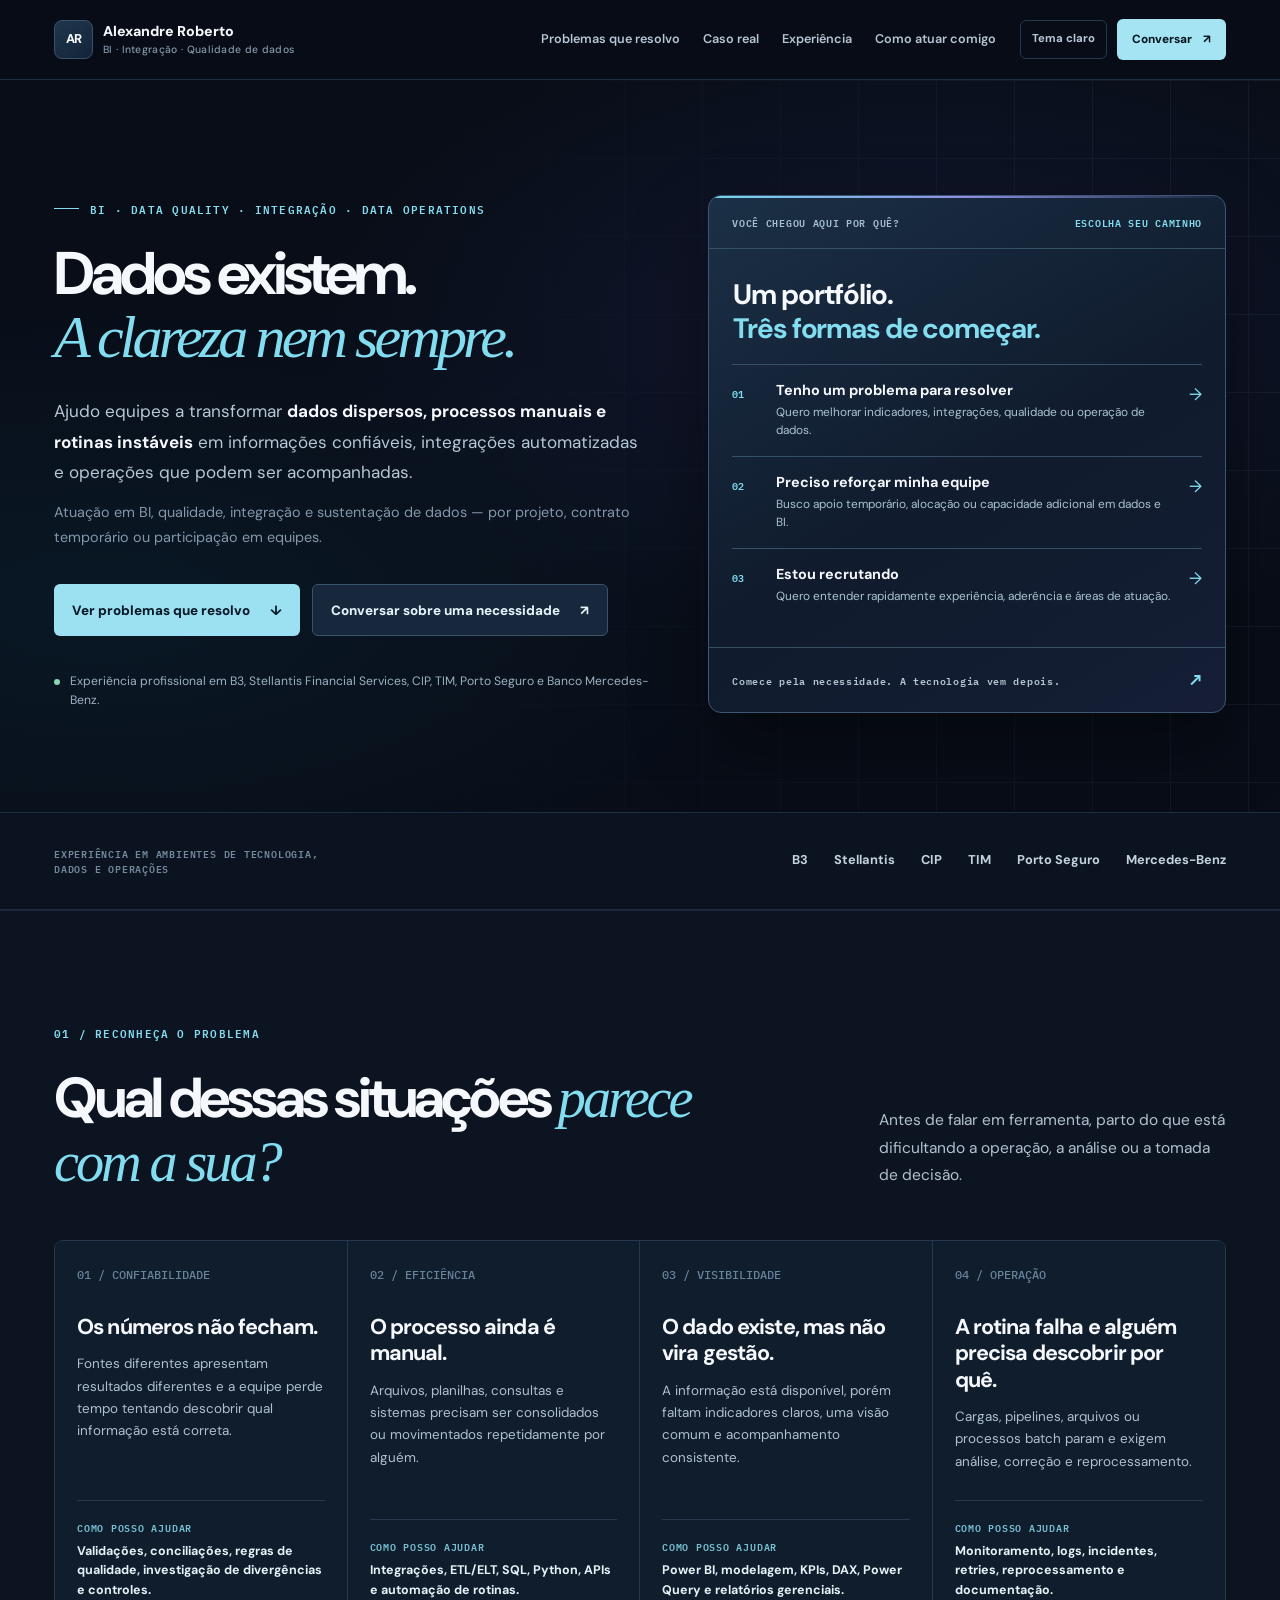
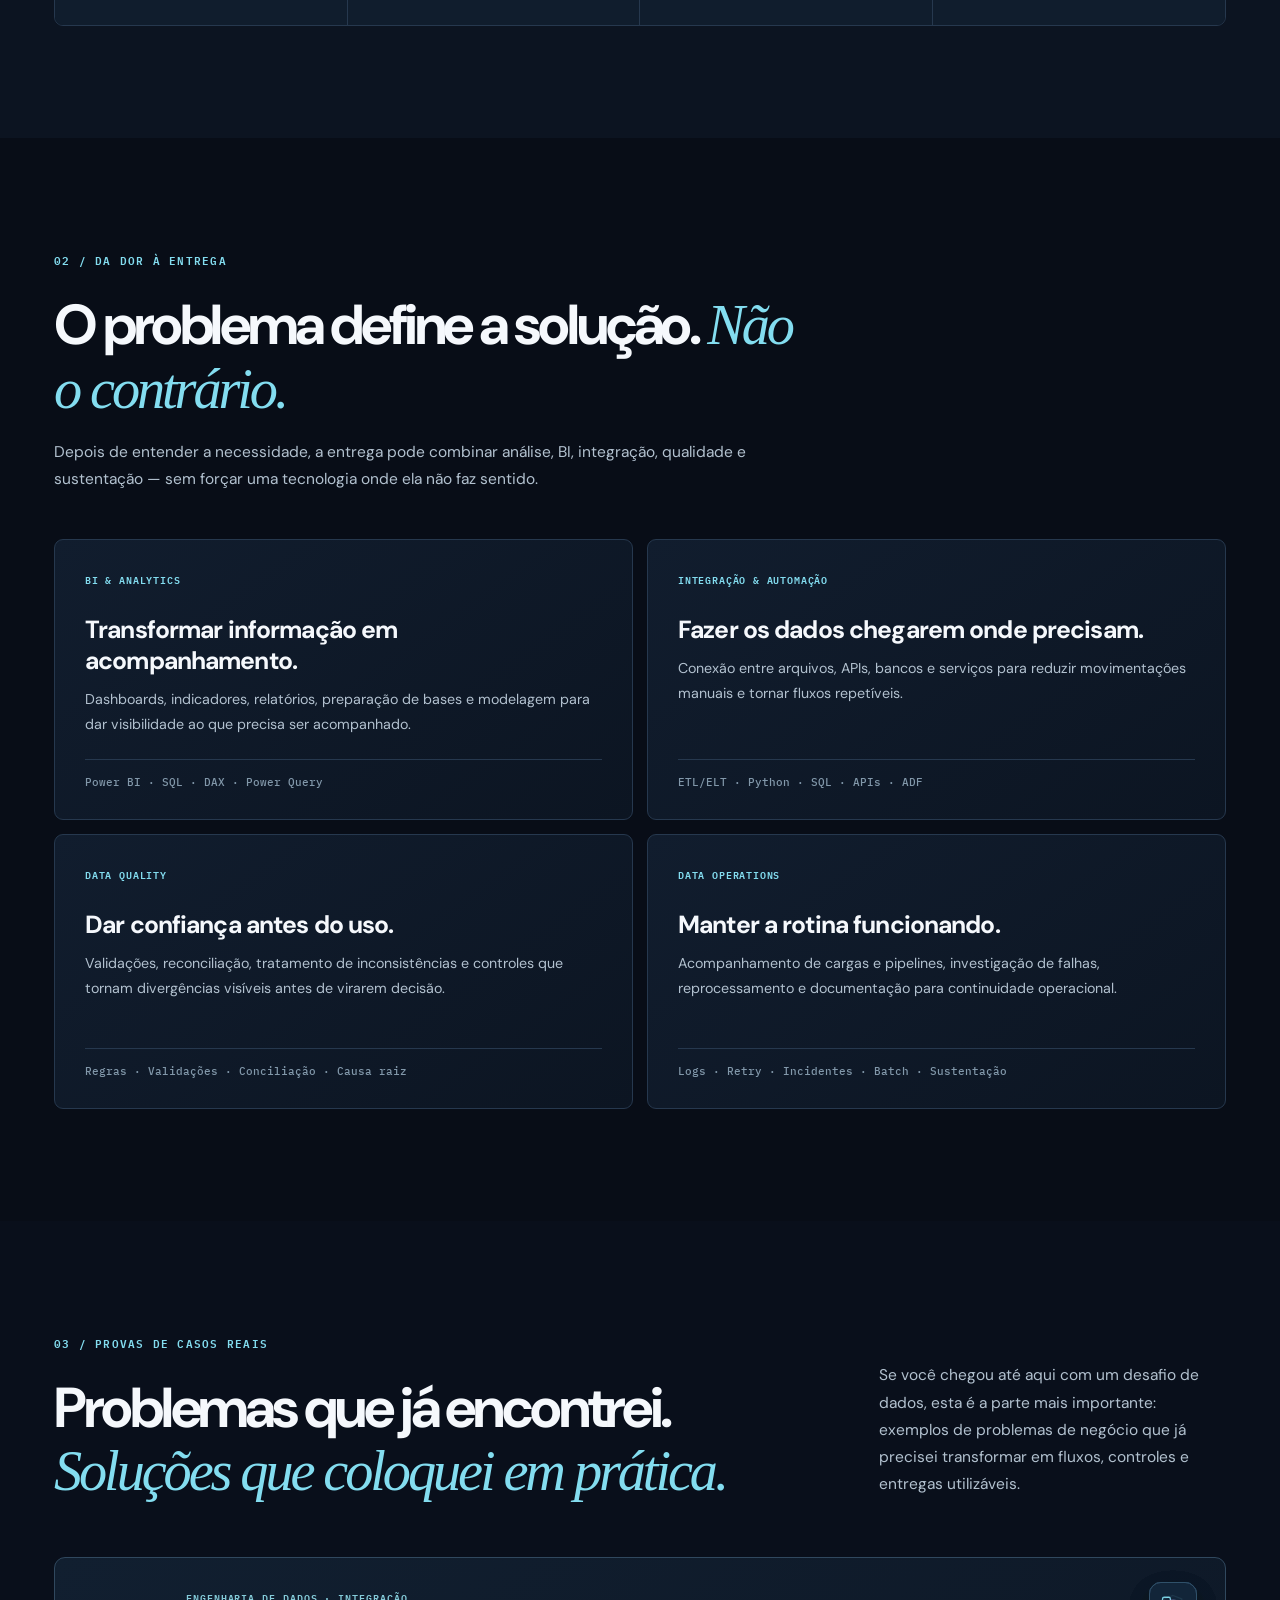
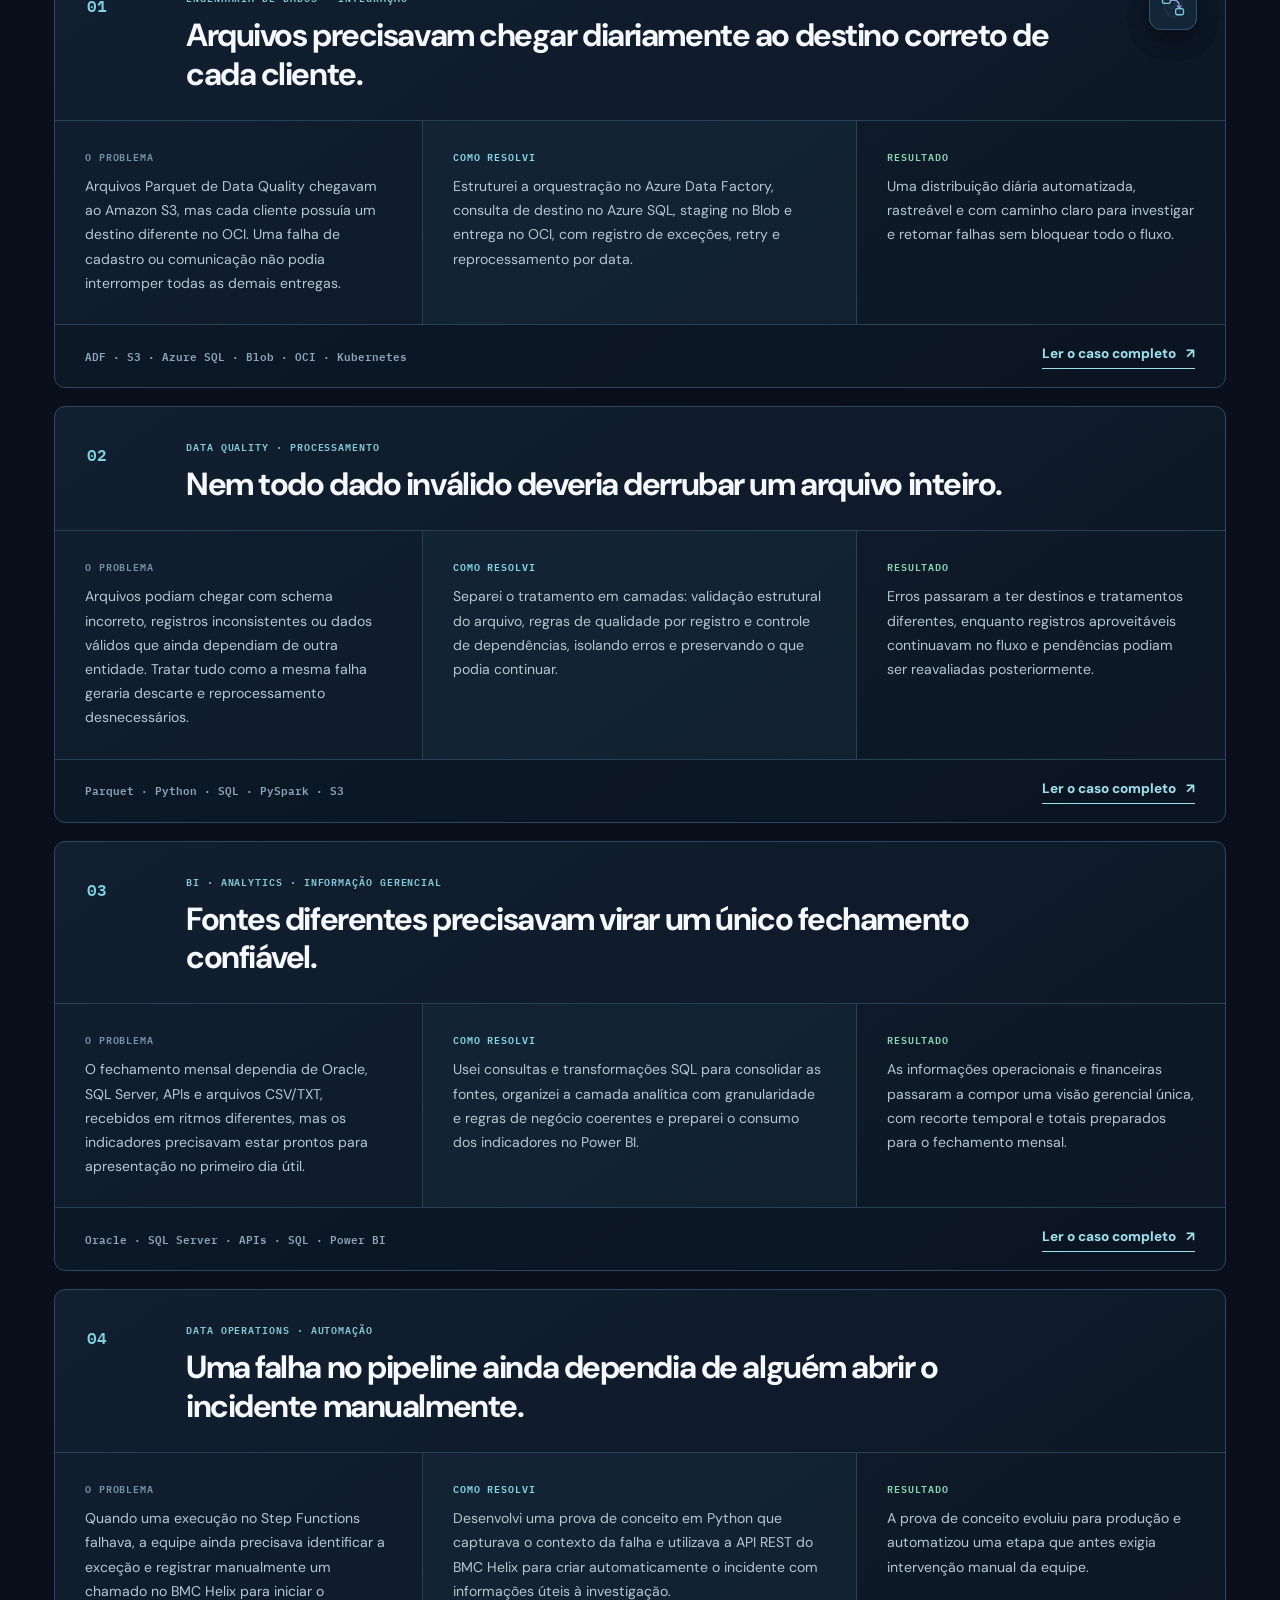
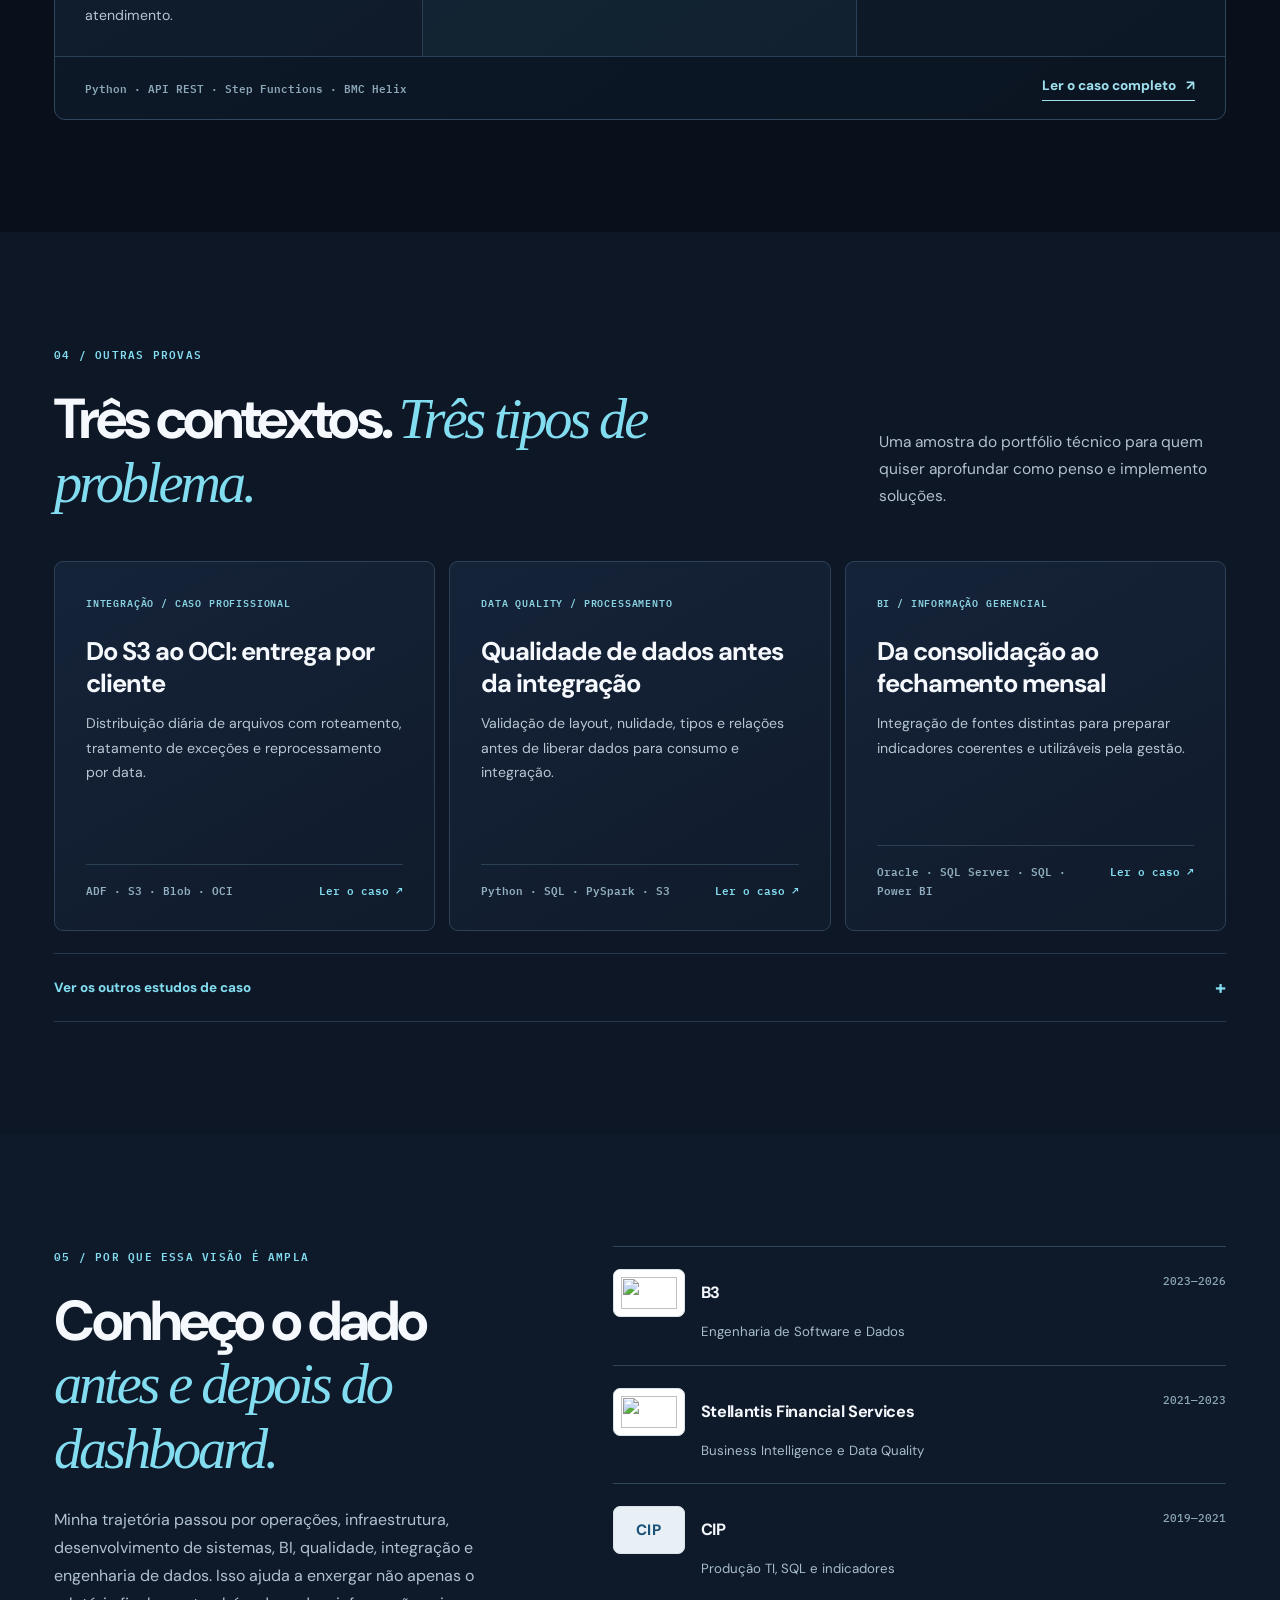
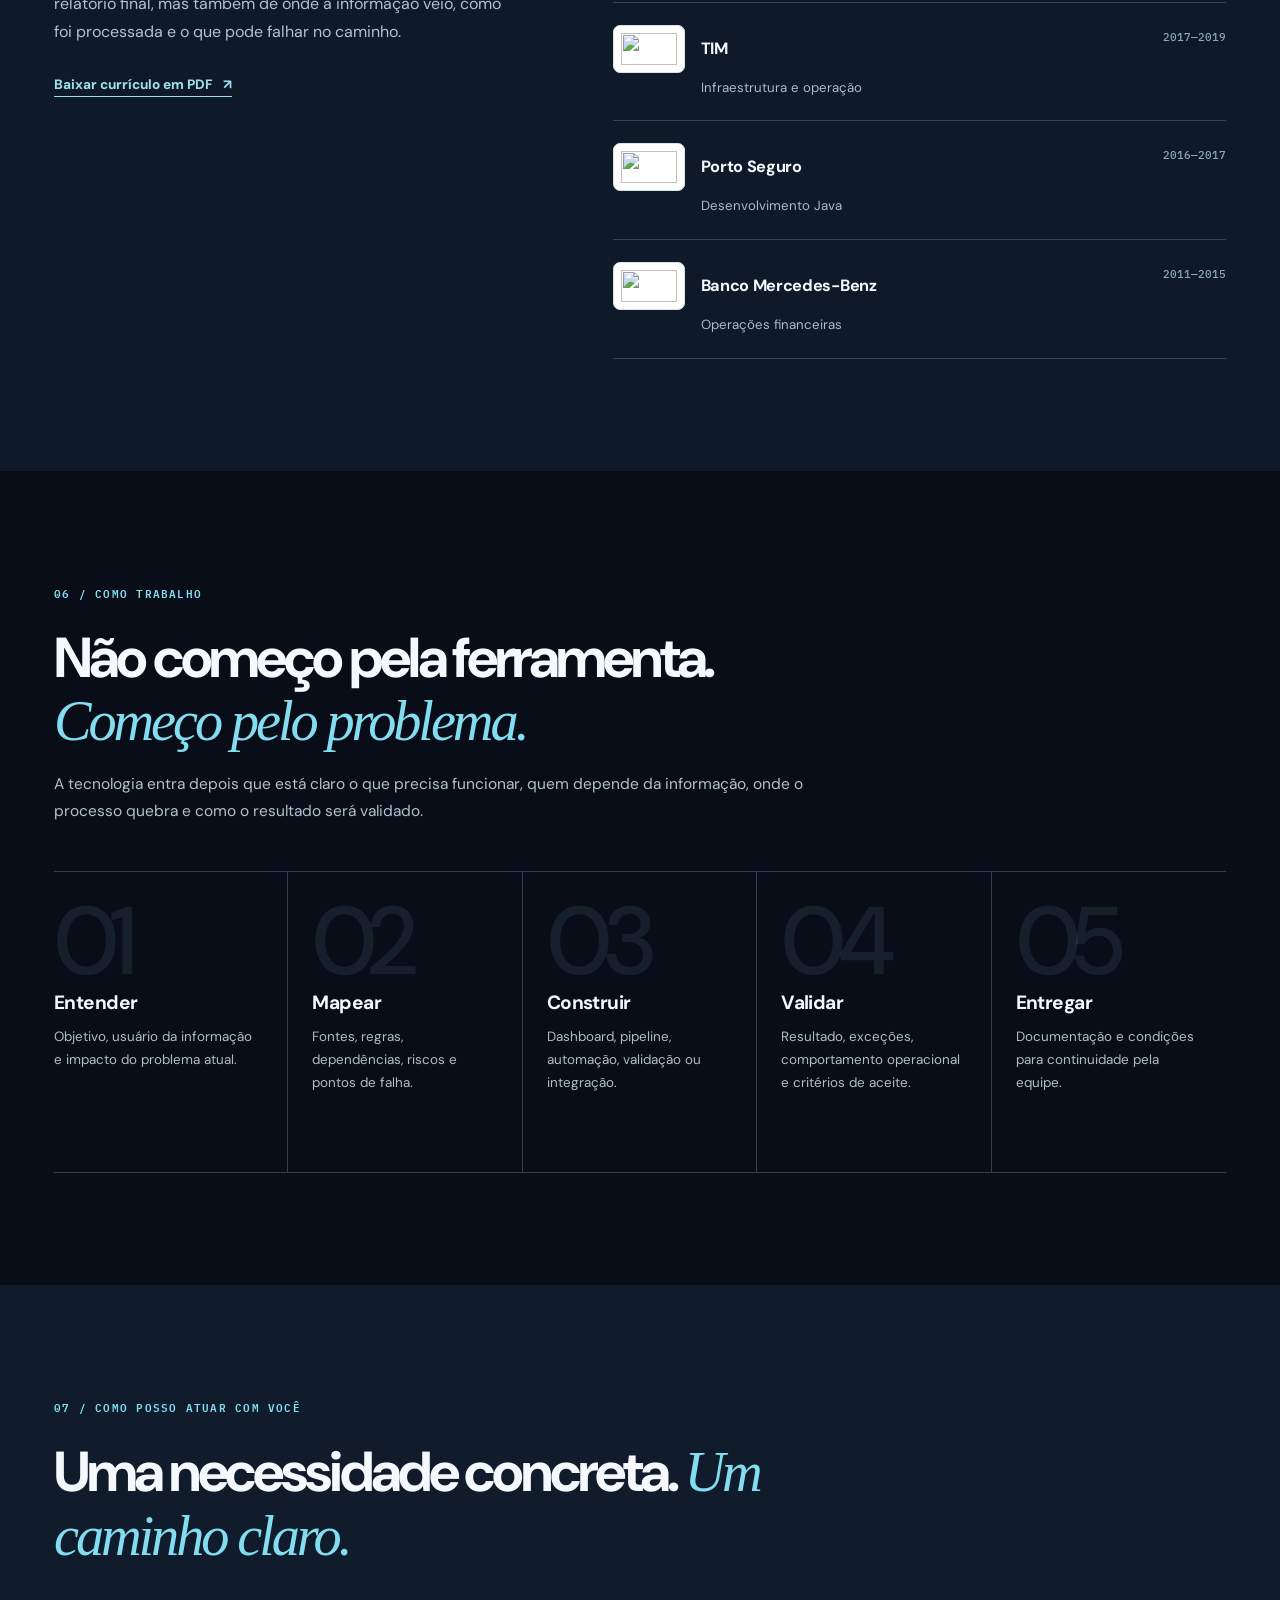
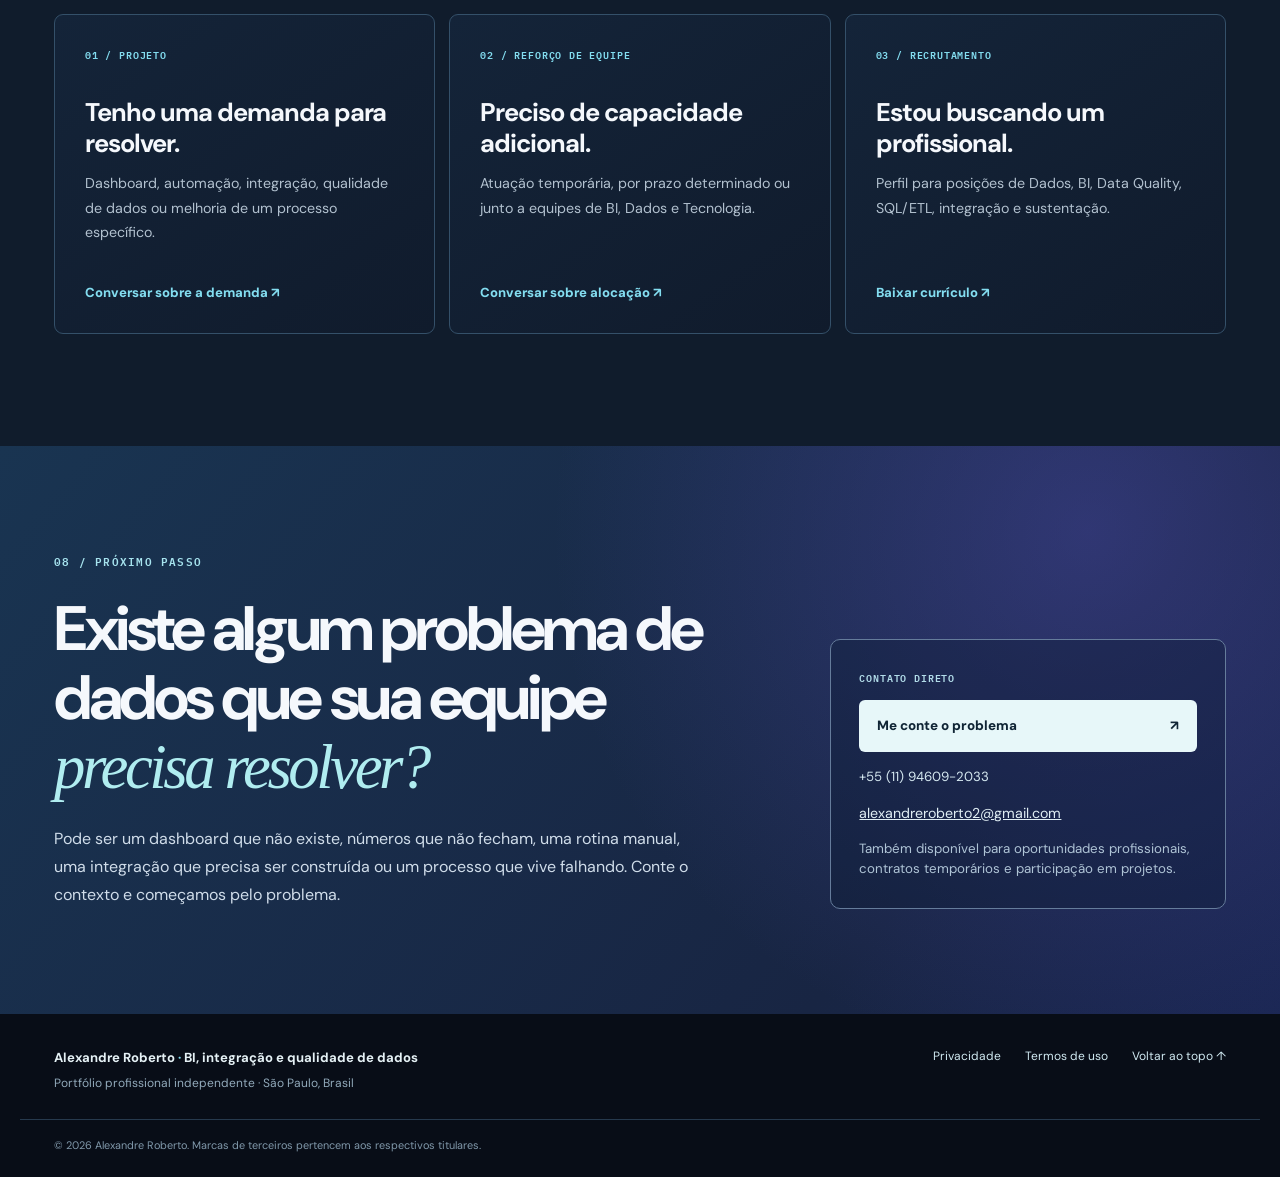
==== commit 900e9cac: "refactoring" ====
--- a/index.html
+++ b/index.html
@@ -90,7 +90,7 @@
         </div>
 
         <div class="proof-cases">
-          <article class="proof-case">
+          <article class="proof-case"><img class="proof-icon" src="assets/icons/operations.svg" alt="" aria-hidden="true"><img class="proof-icon" src="assets/icons/bi.svg" alt="" aria-hidden="true"><img class="proof-icon" src="assets/icons/data-quality.svg" alt="" aria-hidden="true"><img class="proof-icon" src="assets/icons/data-engineering.svg" alt="" aria-hidden="true">
             <div class="proof-case-head">
               <span class="proof-index">01</span>
               <div>
@@ -207,7 +207,7 @@
 
     <section class="section cases-section" id="projetos" aria-labelledby="cases-title"><div class="shell"><div class="section-heading two-col-heading"><div><p class="eyebrow">04 / OUTRAS PROVAS</p><h2 id="cases-title">Três contextos. <em>Três tipos de problema.</em></h2></div><p>Uma amostra do portfólio técnico para quem quiser aprofundar como penso e implemento soluções.</p></div><div class="case-grid featured-cases">
       <article class="case-card"><span class="case-kicker">INTEGRAÇÃO / CASO PROFISSIONAL</span><h3>Do S3 ao OCI: entrega por cliente</h3><p>Distribuição diária de arquivos com roteamento, tratamento de exceções e reprocessamento por data.</p><div class="case-foot"><span>ADF · S3 · Blob · OCI</span><a href="estudos-de-caso/integracao-s3-adf-oci/">Ler o caso ↗</a></div></article>
-      <article class="case-card"><span class="case-kicker">DATA QUALITY / PROCESSAMENTO</span><h3>Qualidade de dados antes da integração</h3><p>Validação de layout, nulidade, tipos e relações antes de liberar dados para consumo e integração.</p><div class="case-foot"><span>Python · SQL · PySpark · S3</span><a href="estudos-de-caso/qualidade-antes-integracao/">Ler o caso ↗</a></div></article>
+      <article class="case-card"><span class="case-kicker">DATA QUALITY / PROCESSAMENTO</span><h3>Qualidade de dados antes da integração</h3><p>Validação de layout, nulidade, tipos e relações antes de liberar dados para consumo e integração.</p><div class="case-foot"><span>Python · SQL · PySpark · S3</span><a href="estudos-de-caso/data-quality-esteira/">Ler o caso ↗</a></div></article>
       <article class="case-card"><span class="case-kicker">BI / INFORMAÇÃO GERENCIAL</span><h3>Da consolidação ao fechamento mensal</h3><p>Integração de fontes distintas para preparar indicadores coerentes e utilizáveis pela gestão.</p><div class="case-foot"><span>Oracle · SQL Server · SQL · Power BI</span><a href="estudos-de-caso/bi-fechamento-mensal/">Ler o caso ↗</a></div></article>
     </div>
     <details class="more-cases"><summary>Ver os outros estudos de caso <span>+</span></summary><div class="more-cases-grid"><a href="estudos-de-caso/data-quality-esteira/"><strong>Data Quality em uma esteira de dados</strong><small>Parquet · Python · SQL · Spark</small></a><a href="estudos-de-caso/analytics-financeiro/"><strong>Do contrato à margem</strong><small>Java · SQL Server · Power BI</small></a><a href="estudos-de-caso/pipeline-eventos-aws/"><strong>Quando o arquivo inicia o processamento</strong><small>S3 · EventBridge · Lambda · EMR</small></a><a href="estudos-de-caso/incidentes-helix/"><strong>Da falha do pipeline ao incidente</strong><small>Python · API REST · BMC Helix</small></a><a href="estudos-de-caso/reprocessamento-seguro-garantia/"><strong>Reprocessamento no ciclo de seguro garantia</strong><small>Shell · Python · SQL · Oracle</small></a></div></details>
--- a/style.css
+++ b/style.css
@@ -148,3 +148,47 @@
 
 @media(max-width:940px){.tech-glance{grid-template-columns:1fr}}
 @media screen{html[data-theme="light"] .case-showcase,html[data-theme="light"] .tech-glance{background:#fff;border-color:#d7e1e6}html[data-theme="light"] .case-showcase figcaption,html[data-theme="light"] .tech-glance ul{color:#556f7f}html[data-theme="light"] .tech-glance span{color:#126c96}}
+
+/* Premium visual system — phase 2 */
+.proof-case{position:relative;overflow:hidden}
+.proof-icon{position:absolute;right:28px;top:24px;width:48px;height:48px;opacity:.9;padding:9px;border-radius:12px;background:#13263a;border:1px solid #31516b;box-shadow:0 10px 28px rgba(0,0,0,.16)}
+.proof-case:hover .proof-icon{transform:translateY(-2px) scale(1.03)}
+.proof-icon{transition:transform .25s ease}
+
+.solution-mockup{margin:34px 0 38px;border:1px solid #2b465f;border-radius:16px;overflow:hidden;background:#0d1725;box-shadow:0 24px 60px rgba(0,0,0,.22)}
+.solution-mockup img{display:block;width:100%;height:auto}
+.solution-mockup figcaption{padding:15px 18px;color:#a9bfcb;font-size:.84rem;border-top:1px solid #29445d}
+
+.before-after{display:grid;grid-template-columns:1fr auto 1fr;gap:18px;align-items:stretch;margin:34px 0 42px}
+.before-after-card{padding:24px;border:1px solid #2d465e;border-radius:14px;background:linear-gradient(150deg,#112033,#0e1928)}
+.before-after-card span{display:block;font:600 .64rem "IBM Plex Mono",monospace;letter-spacing:.09em;margin-bottom:10px}
+.before-after-card strong{display:block;font-size:1.15rem;line-height:1.3;margin-bottom:10px}
+.before-after-card p{margin:0;color:#b3c5d0;font-size:.9rem;line-height:1.72}
+.before-after-card.before span{color:#e6b8a8}.before-after-card.after span{color:#8bd7b4}
+.before-after-arrow{display:grid;place-items:center;color:#83ddf0;font-size:2rem;padding:0 4px}
+
+.mini-pipeline{display:grid;grid-template-columns:repeat(6,minmax(0,1fr));gap:12px;margin:-42px 0 54px;position:relative;z-index:3}
+.mini-node{position:relative;min-height:105px;padding:17px 16px;border:1px solid #2e4a63;border-radius:12px;background:linear-gradient(160deg,#14263a,#101b2b);box-shadow:0 14px 32px rgba(0,0,0,.18)}
+.mini-node:not(:last-child):after{content:"";position:absolute;right:-13px;top:50%;width:14px;height:2px;background:linear-gradient(90deg,#68bdd0,#aaaaf7);transform:translateY(-50%);animation:pipelinePulse 2.4s ease-in-out infinite}
+.mini-node span{display:block;color:#79cfe0;font:600 .6rem "IBM Plex Mono",monospace;letter-spacing:.08em;margin-bottom:12px}
+.mini-node strong{font-size:.88rem;line-height:1.25}
+@keyframes pipelinePulse{0%,100%{opacity:.25;box-shadow:none}50%{opacity:1;box-shadow:0 0 14px rgba(131,221,240,.55)}}
+
+.case-showcase,.solution-mockup{transition:transform .28s ease,box-shadow .28s ease,border-color .28s ease}
+.case-showcase:hover,.solution-mockup:hover{transform:translateY(-3px);border-color:#47708b;box-shadow:0 30px 72px rgba(0,0,0,.28)}
+
+@media(max-width:940px){
+  .before-after{grid-template-columns:1fr}.before-after-arrow{transform:rotate(90deg);padding:0}
+  .mini-pipeline{grid-template-columns:repeat(3,minmax(0,1fr));margin-top:0}
+  .mini-node:nth-child(3):after{display:none}
+}
+@media(max-width:650px){
+  .proof-icon{width:42px;height:42px;right:18px;top:18px}
+  .mini-pipeline{grid-template-columns:repeat(2,minmax(0,1fr));gap:9px}
+  .mini-node:nth-child(2n):after{display:none}.mini-node:nth-child(3):after{display:block}
+  .mini-node{min-height:90px;padding:14px 13px}
+  .solution-mockup,.case-showcase{border-radius:12px;margin:26px 0 30px}
+}
+@media(prefers-reduced-motion:reduce){.mini-node:not(:last-child):after{animation:none}.case-showcase,.solution-mockup,.proof-icon{transition:none}}
+
+@media screen{html[data-theme="light"] .proof-icon{background:#eaf3f7;border-color:#c8dce5}html[data-theme="light"] .solution-mockup,html[data-theme="light"] .before-after-card,html[data-theme="light"] .mini-node{background:#fff;border-color:#d5e1e6}html[data-theme="light"] .solution-mockup figcaption,html[data-theme="light"] .before-after-card p{color:#526d7b}html[data-theme="light"] .mini-node strong{color:#173447}}
